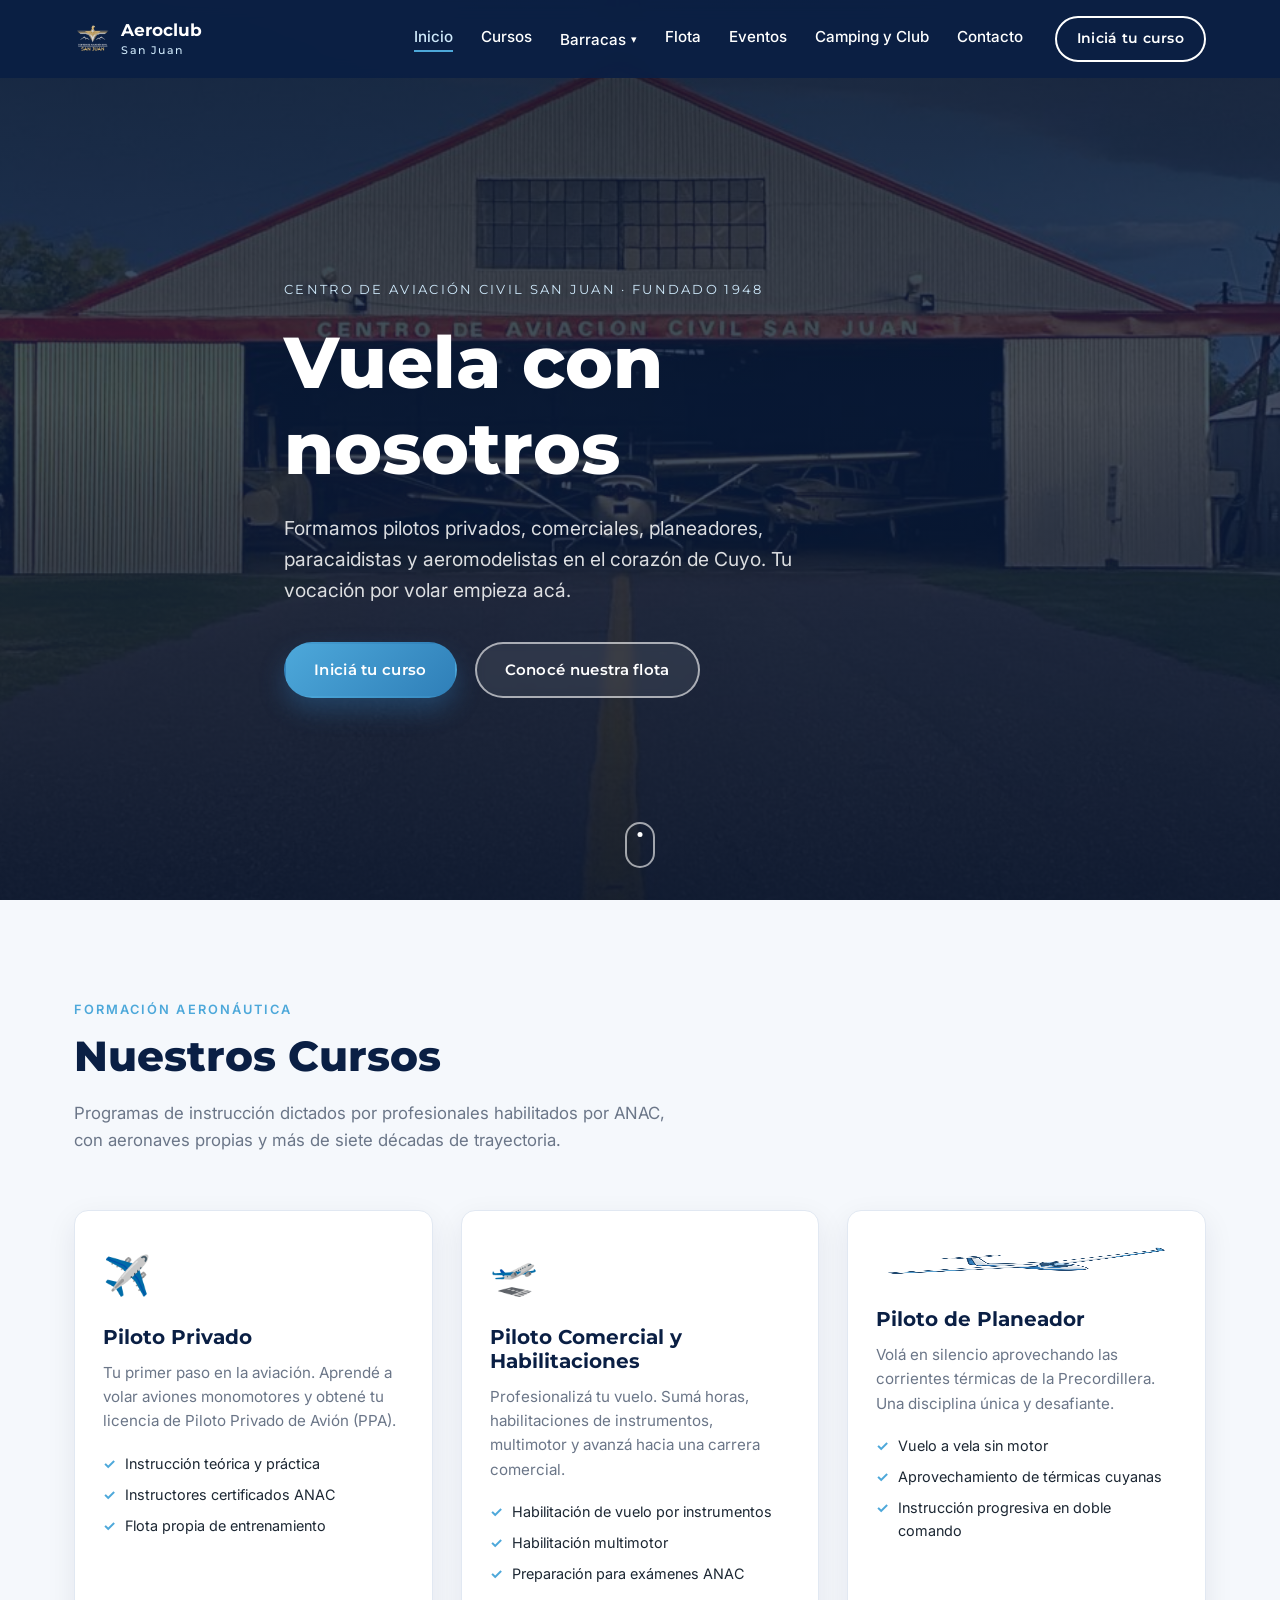
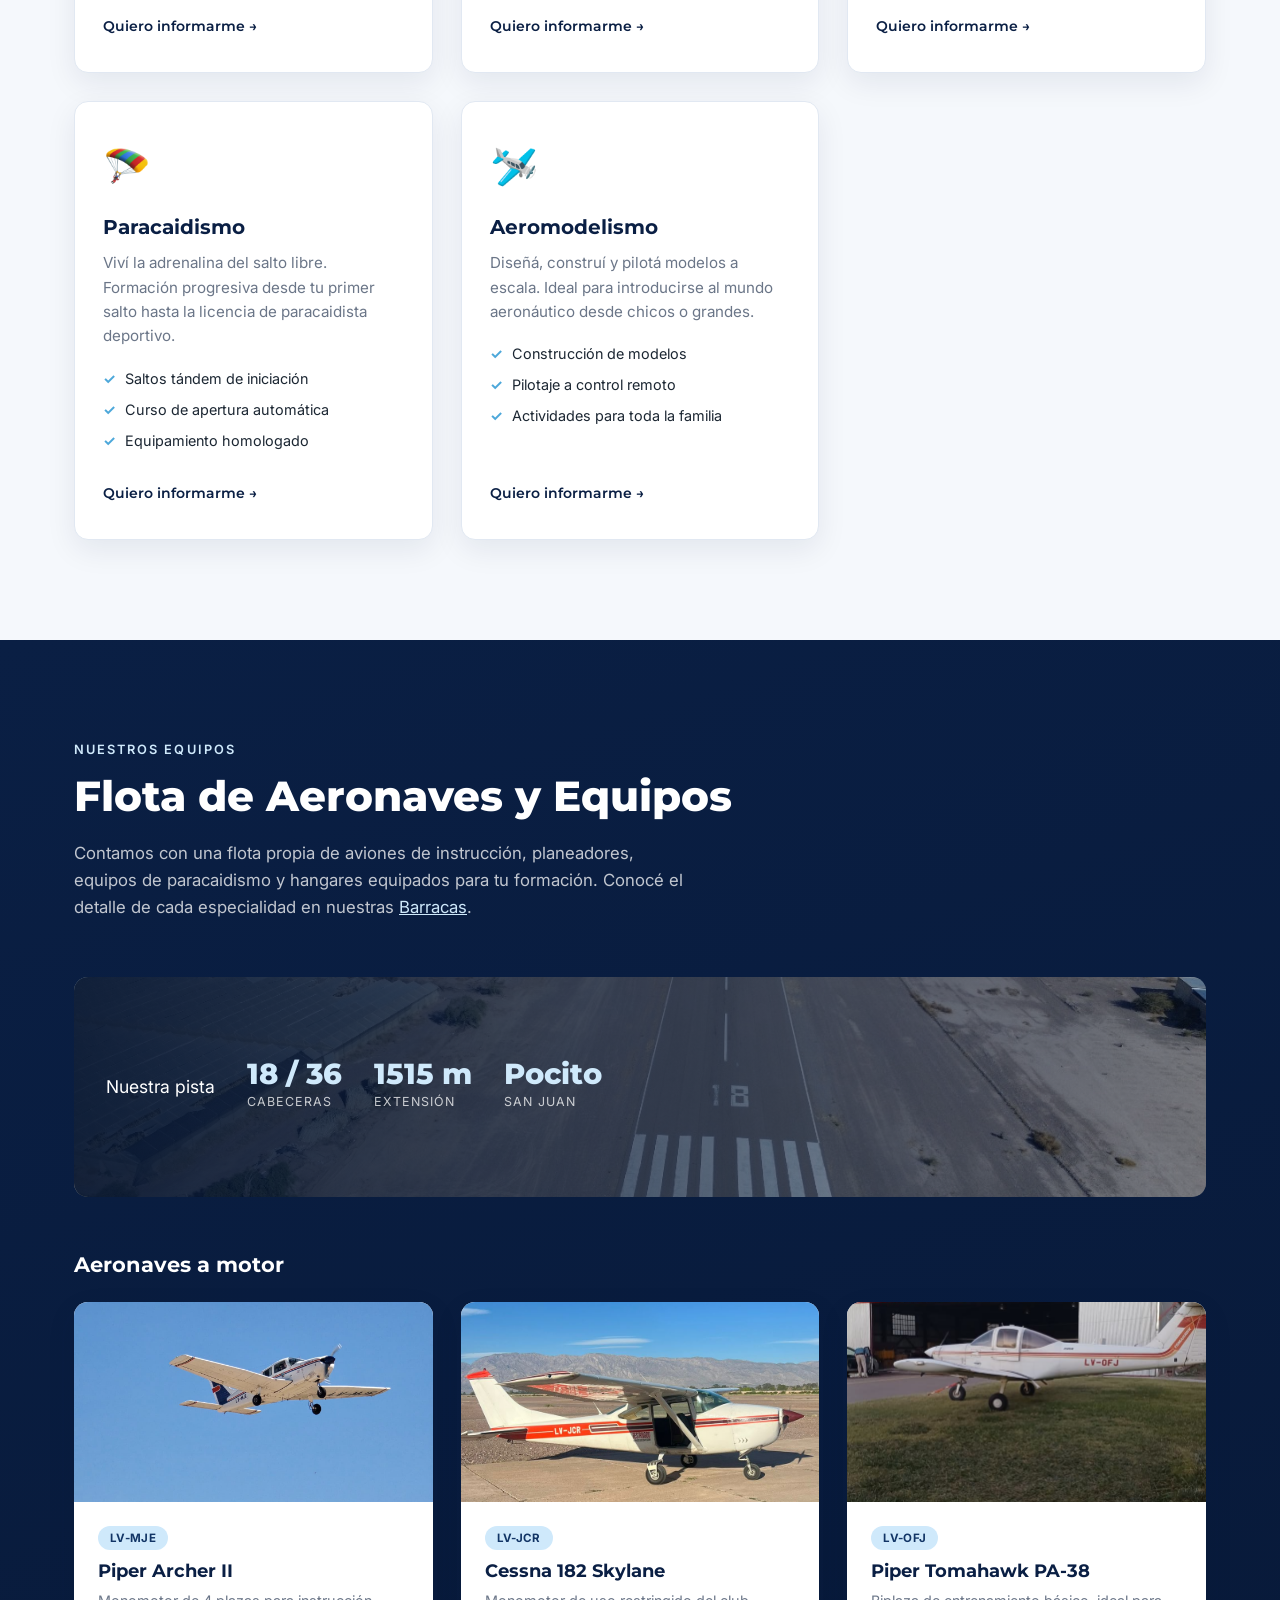
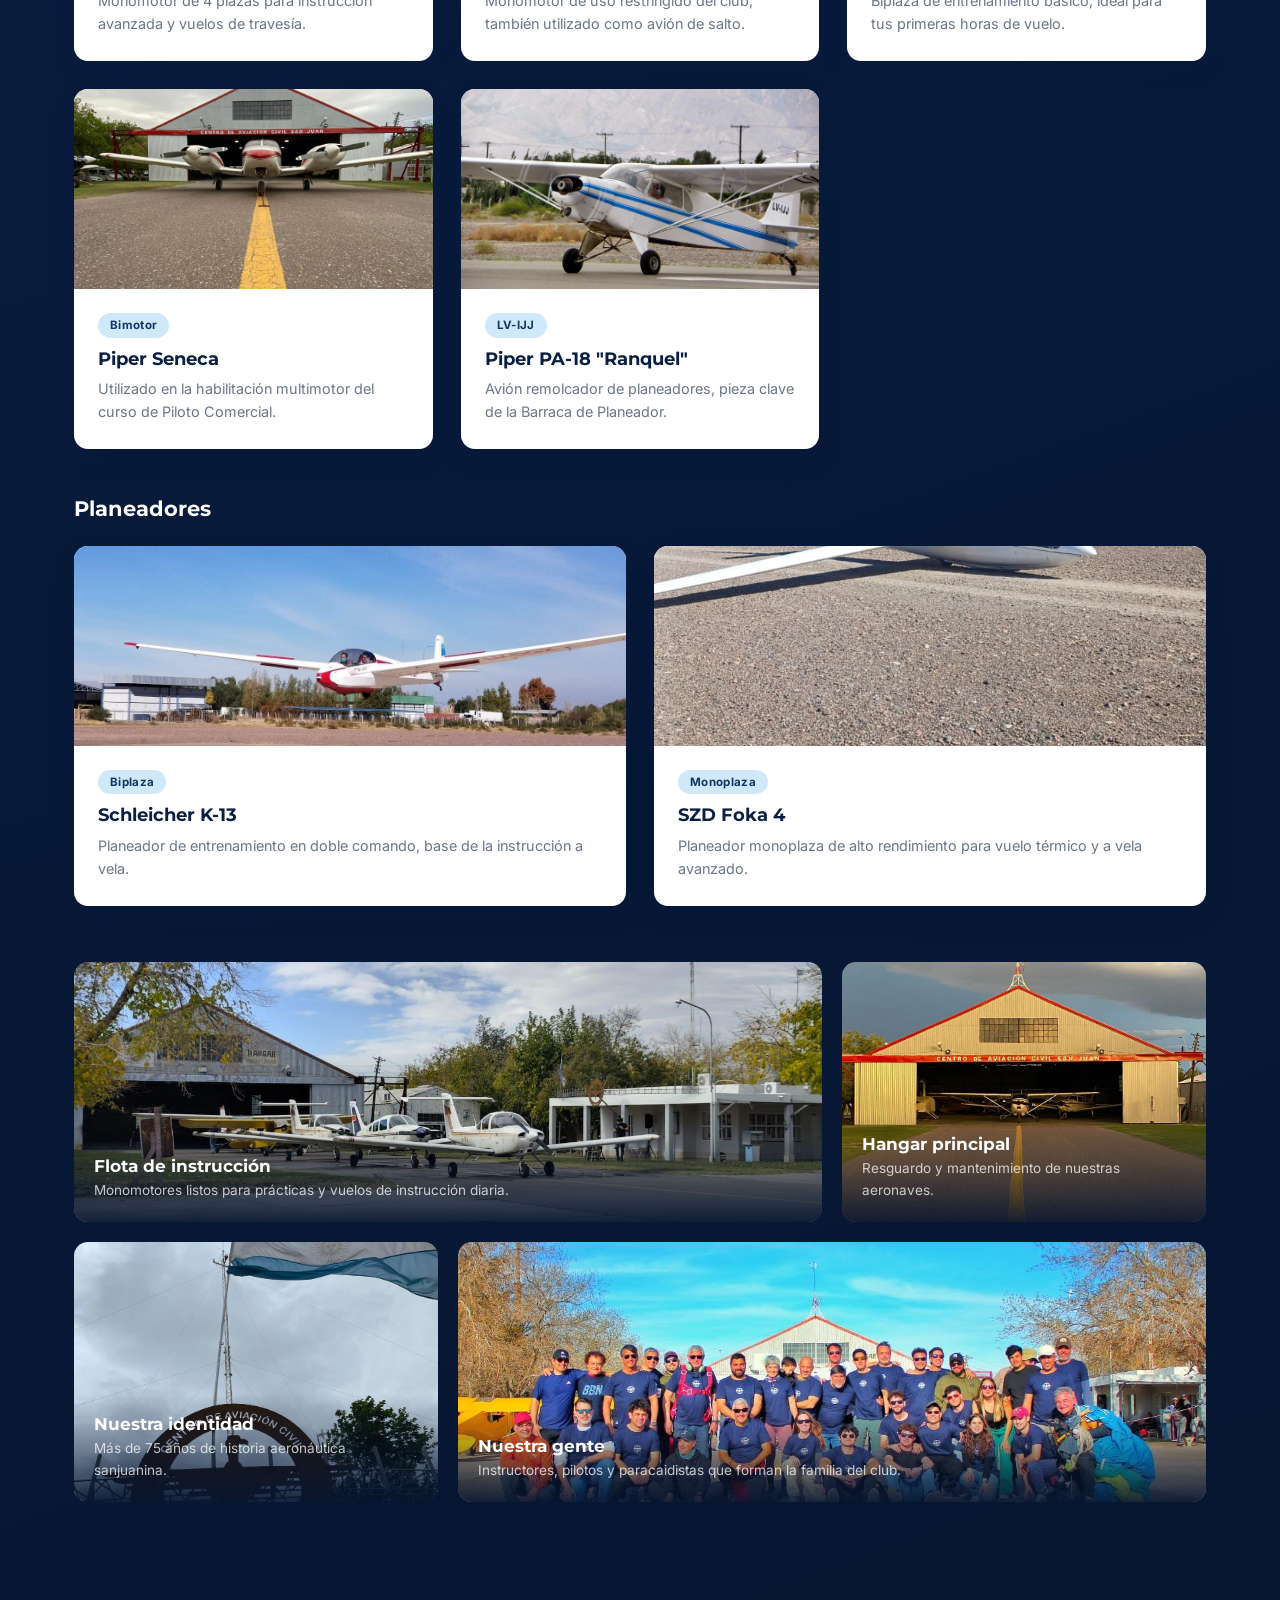
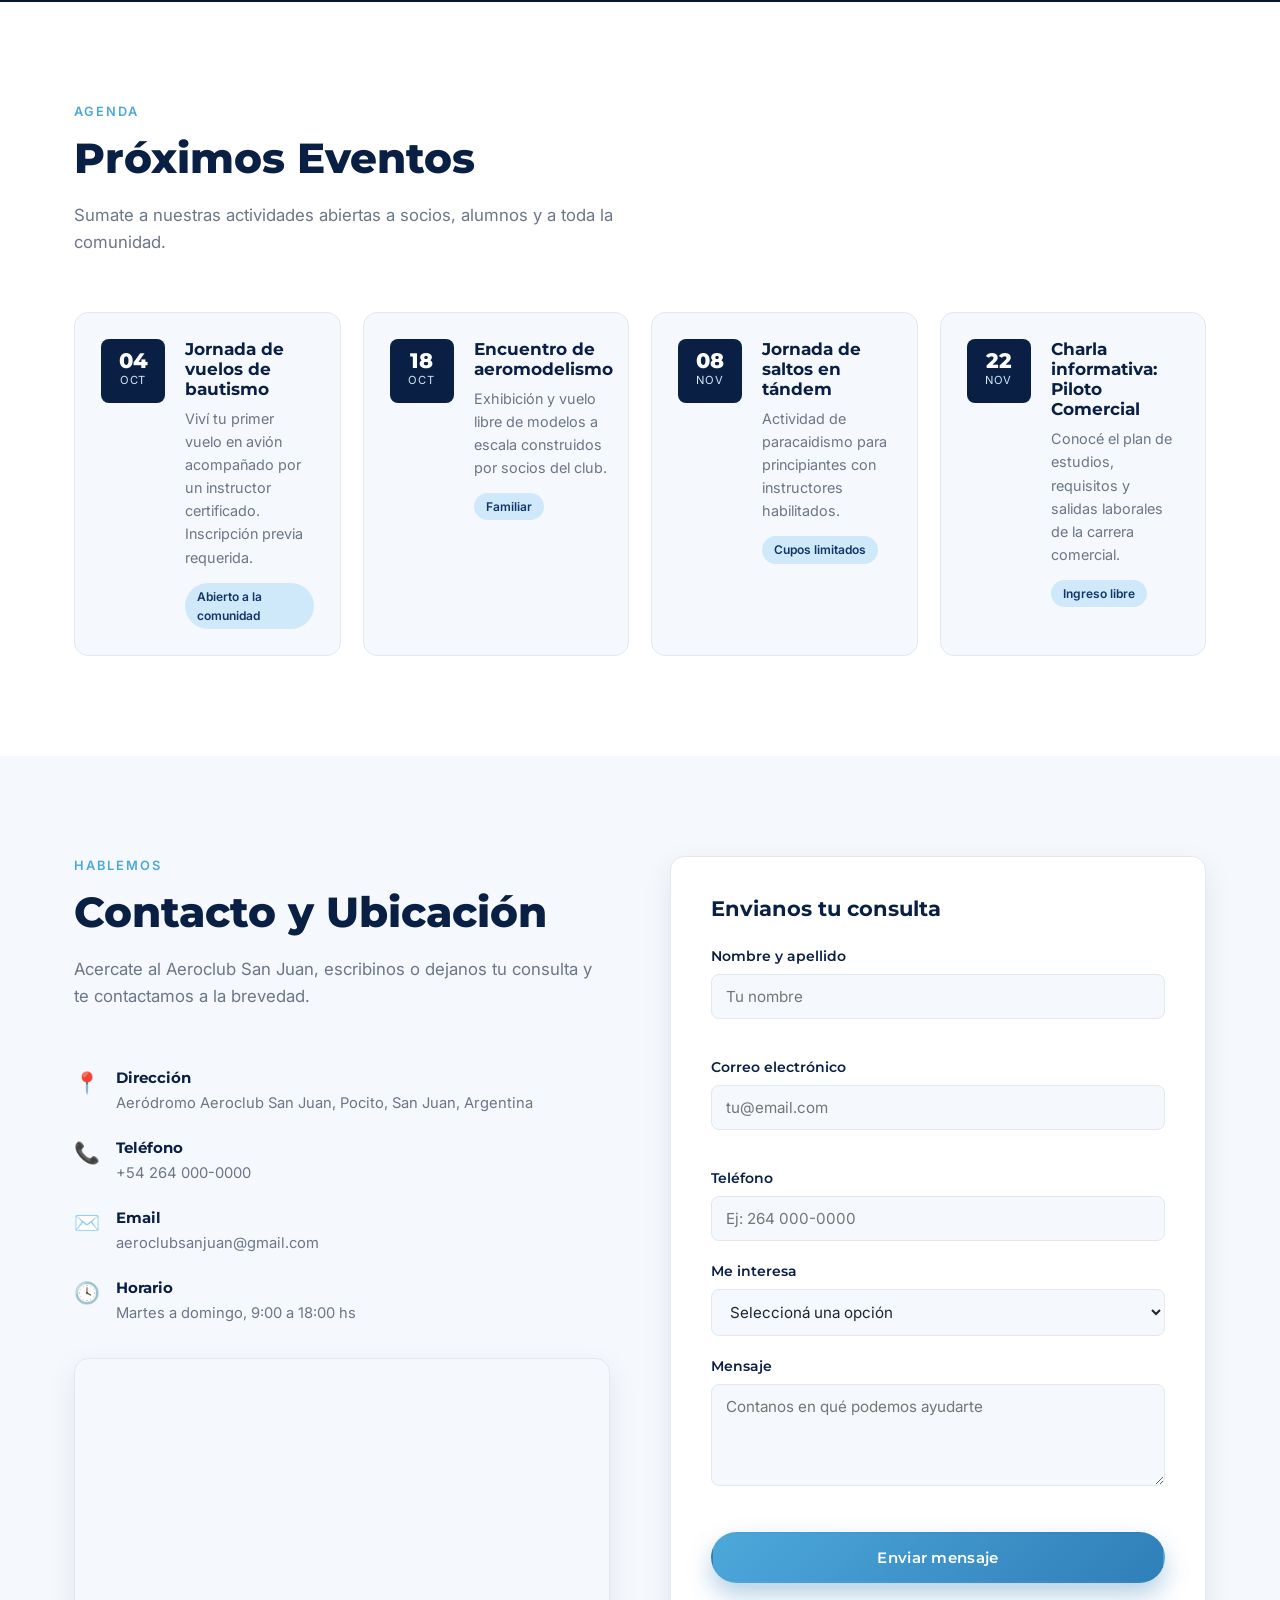
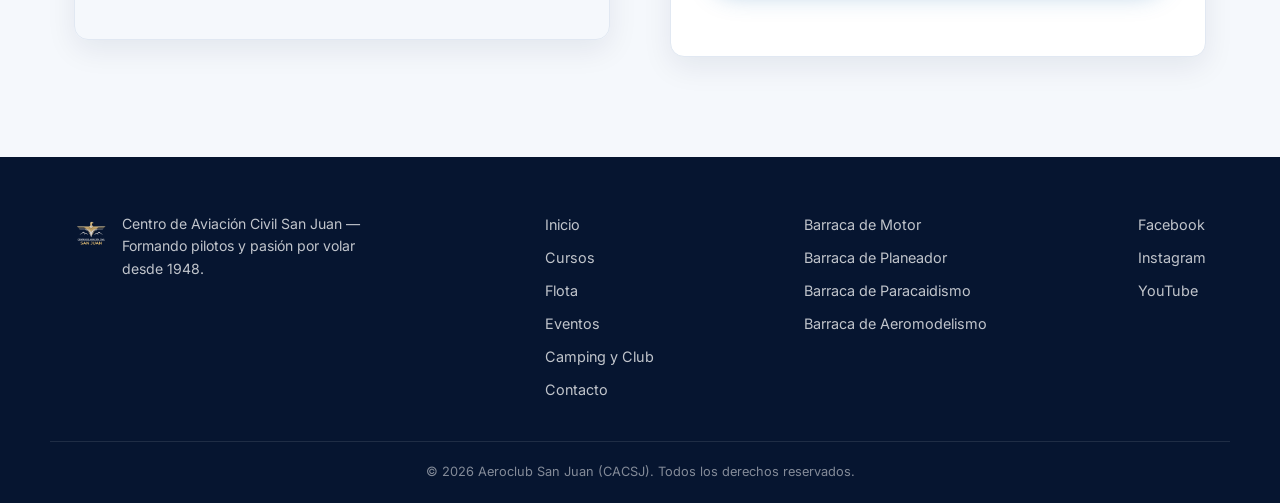
==== index.html @ 9f35ff47 "Agregar barracas por especialidad, Camping y Club, y ampliar flota - Nuevo menú desplegable "Barraca" ====
<!DOCTYPE html>
<html lang="es">
<head>
  <meta charset="UTF-8">
  <meta name="viewport" content="width=device-width, initial-scale=1.0">
  <title>Aeroclub San Juan | Centro de Aviación Civil San Juan</title>
  <meta name="description" content="Centro de Aviación Civil San Juan (CACSJ). Cursos de piloto privado, comercial, planeador, paracaidismo y aeromodelismo. Vuela con nosotros.">
  <link rel="icon" type="image/png" href="images/logo.png">
  <link rel="preconnect" href="https://fonts.googleapis.com">
  <link rel="preconnect" href="https://fonts.gstatic.com" crossorigin>
  <link href="https://fonts.googleapis.com/css2?family=Montserrat:wght@400;500;600;700;800&family=Inter:wght@400;500;600&display=swap" rel="stylesheet">
  <link rel="stylesheet" href="styles.css">
</head>
<body>

  <!-- ===== NAVBAR ===== -->
  <header class="navbar" id="navbar">
    <div class="navbar__inner container">
      <a href="index.html#inicio" class="navbar__brand">
        <img src="images/logo.png" alt="Centro de Aviación Civil San Juan" class="navbar__logo">
        <span class="navbar__title">Aeroclub<br><small>San Juan</small></span>
      </a>

      <button class="navbar__toggle" id="navToggle" aria-label="Abrir menú" aria-expanded="false" aria-controls="navMenu">
        <span></span><span></span><span></span>
      </button>

      <nav class="navbar__menu" id="navMenu">
        <ul class="navbar__links">
          <li><a href="index.html#inicio" class="nav-link">Inicio</a></li>
          <li><a href="index.html#cursos" class="nav-link">Cursos</a></li>
          <li class="navbar__dropdown" id="barracasDropdown">
            <button type="button" class="nav-link nav-link--dropdown" aria-haspopup="true" aria-expanded="false">
              Barracas <span class="caret" aria-hidden="true">▾</span>
            </button>
            <ul class="dropdown-menu">
              <li><a href="barraca-motor.html" class="dropdown-link"><span aria-hidden="true">✈️</span> Barraca de Motor</a></li>
              <li><a href="barraca-planeador.html" class="dropdown-link"><span aria-hidden="true">🛩️</span> Barraca de Planeador</a></li>
              <li><a href="barraca-paracaidismo.html" class="dropdown-link"><span aria-hidden="true">🪂</span> Barraca de Paracaidismo</a></li>
              <li><a href="barraca-aeromodelismo.html" class="dropdown-link"><span aria-hidden="true">🎮</span> Barraca de Aeromodelismo</a></li>
            </ul>
          </li>
          <li><a href="index.html#flota" class="nav-link">Flota</a></li>
          <li><a href="index.html#eventos" class="nav-link">Eventos</a></li>
          <li><a href="camping-club.html" class="nav-link">Camping y Club</a></li>
          <li><a href="index.html#contacto" class="nav-link">Contacto</a></li>
        </ul>
        <a href="index.html#contacto" class="btn btn--small btn--outline navbar__cta">Iniciá tu curso</a>
      </nav>
    </div>
  </header>

  <main>
    <!-- ===== HERO ===== -->
    <section id="inicio" class="hero">
      <div class="hero__bg" style="background-image: url('images/hangar-sunset.jpeg');"></div>
      <div class="hero__overlay"></div>
      <div class="container hero__content">
        <p class="hero__eyebrow">Centro de Aviación Civil San Juan · Fundado 1948</p>
        <h1 class="hero__title">Vuela con nosotros</h1>
        <p class="hero__subtitle">Formamos pilotos privados, comerciales, planeadores, paracaidistas y aeromodelistas en el corazón de Cuyo. Tu vocación por volar empieza acá.</p>
        <div class="hero__actions">
          <a href="index.html#cursos" class="btn btn--primary">Iniciá tu curso</a>
          <a href="index.html#flota" class="btn btn--ghost">Conocé nuestra flota</a>
        </div>
      </div>
      <a href="index.html#cursos" class="hero__scroll" aria-label="Ir a la sección de cursos">
        <span></span>
      </a>
    </section>

    <!-- ===== CURSOS ===== -->
    <section id="cursos" class="section cursos">
      <div class="container">
        <p class="section__eyebrow">Formación aeronáutica</p>
        <h2 class="section__title">Nuestros Cursos</h2>
        <p class="section__lead">Programas de instrucción dictados por profesionales habilitados por ANAC, con aeronaves propias y más de siete décadas de trayectoria.</p>

        <div class="cards-grid">
          <article class="card">
            <div class="card__icon">✈️</div>
            <h3 class="card__title">Piloto Privado</h3>
            <p class="card__text">Tu primer paso en la aviación. Aprendé a volar aviones monomotores y obtené tu licencia de Piloto Privado de Avión (PPA).</p>
            <ul class="card__list">
              <li>Instrucción teórica y práctica</li>
              <li>Instructores certificados ANAC</li>
              <li>Flota propia de entrenamiento</li>
            </ul>
            <a href="index.html#contacto" class="card__link">Quiero informarme →</a>
          </article>

          <article class="card">
            <div class="card__icon">🛫</div>
            <h3 class="card__title">Piloto Comercial y Habilitaciones</h3>
            <p class="card__text">Profesionalizá tu vuelo. Sumá horas, habilitaciones de instrumentos, multimotor y avanzá hacia una carrera comercial.</p>
            <ul class="card__list">
              <li>Habilitación de vuelo por instrumentos</li>
              <li>Habilitación multimotor</li>
              <li>Preparación para exámenes ANAC</li>
            </ul>
            <a href="index.html#contacto" class="card__link">Quiero informarme →</a>
          </article>

          <article class="card">
            <img src="images/emogiPlaneador.png" alt="Icono de planeador" class="card__icon-img">
            <h3 class="card__title">Piloto de Planeador</h3>
            <p class="card__text">Volá en silencio aprovechando las corrientes térmicas de la Precordillera. Una disciplina única y desafiante.</p>
            <ul class="card__list">
              <li>Vuelo a vela sin motor</li>
              <li>Aprovechamiento de térmicas cuyanas</li>
              <li>Instrucción progresiva en doble comando</li>
            </ul>
            <a href="index.html#contacto" class="card__link">Quiero informarme →</a>
          </article>

          <article class="card">
            <div class="card__icon">🪂</div>
            <h3 class="card__title">Paracaidismo</h3>
            <p class="card__text">Viví la adrenalina del salto libre. Formación progresiva desde tu primer salto hasta la licencia de paracaidista deportivo.</p>
            <ul class="card__list">
              <li>Saltos tándem de iniciación</li>
              <li>Curso de apertura automática</li>
              <li>Equipamiento homologado</li>
            </ul>
            <a href="index.html#contacto" class="card__link">Quiero informarme →</a>
          </article>

          <article class="card">
            <div class="card__icon">🛩️</div>
            <h3 class="card__title">Aeromodelismo</h3>
            <p class="card__text">Diseñá, construí y pilotá modelos a escala. Ideal para introducirse al mundo aeronáutico desde chicos o grandes.</p>
            <ul class="card__list">
              <li>Construcción de modelos</li>
              <li>Pilotaje a control remoto</li>
              <li>Actividades para toda la familia</li>
            </ul>
            <a href="index.html#contacto" class="card__link">Quiero informarme →</a>
          </article>
        </div>
      </div>
    </section>

    <!-- ===== FLOTA ===== -->
    <section id="flota" class="section flota">
      <div class="container">
        <p class="section__eyebrow section__eyebrow--light">Nuestros equipos</p>
        <h2 class="section__title section__title--light">Flota de Aeronaves y Equipos</h2>
        <p class="section__lead section__lead--light">Contamos con una flota propia de aviones de instrucción, planeadores, equipos de paracaidismo y hangares equipados para tu formación. Conocé el detalle de cada especialidad en nuestras <a href="barraca-motor.html" style="color:var(--color-sky-light); text-decoration:underline;">Barracas</a>.</p>

        <div class="runway-banner">
          <div class="runway-banner__bg" style="background-image: url('images/pista.jpeg');"></div>
          <div class="runway-banner__overlay"></div>
          <div class="runway-banner__content">
            <p class="runway-banner__title">Nuestra pista</p>
            <div class="runway-banner__stats">
              <div class="runway-stat">
                <span class="runway-stat__value">18 / 36</span>
                <span class="runway-stat__label">Cabeceras</span>
              </div>
              <div class="runway-stat">
                <span class="runway-stat__value">1515 m</span>
                <span class="runway-stat__label">Extensión</span>
              </div>
              <div class="runway-stat">
                <span class="runway-stat__value">Pocito</span>
                <span class="runway-stat__label">San Juan</span>
              </div>
            </div>
          </div>
        </div>

        <h3 class="fleet-heading">Aeronaves a motor</h3>
        <div class="fleet-grid">
          <article class="fleet-card">
            <div class="fleet-card__img-wrap">
              <img src="images/archer.jpeg" alt="Piper Archer II LV-MJE en vuelo" loading="lazy">
            </div>
            <div class="fleet-card__body">
              <span class="fleet-card__tag">LV-MJE</span>
              <h4 class="fleet-card__title">Piper Archer II</h4>
              <p class="fleet-card__text">Monomotor de 4 plazas para instrucción avanzada y vuelos de travesía.</p>
            </div>
          </article>

          <article class="fleet-card">
            <div class="fleet-card__img-wrap">
              <img src="images/c182.jpeg" alt="Cessna 182 LV-JCR en plataforma" loading="lazy">
            </div>
            <div class="fleet-card__body">
              <span class="fleet-card__tag">LV-JCR</span>
              <h4 class="fleet-card__title">Cessna 182 Skylane</h4>
              <p class="fleet-card__text">Monomotor de uso restringido del club, también utilizado como avión de salto.</p>
            </div>
          </article>

          <article class="fleet-card">
            <div class="fleet-card__img-wrap">
              <img src="images/pa38-tomahawk.jpeg" alt="Piper Tomahawk PA-38 LV-OFJ frente al hangar" loading="lazy">
            </div>
            <div class="fleet-card__body">
              <span class="fleet-card__tag">LV-OFJ</span>
              <h4 class="fleet-card__title">Piper Tomahawk PA-38</h4>
              <p class="fleet-card__text">Biplaza de entrenamiento básico, ideal para tus primeras horas de vuelo.</p>
            </div>
          </article>

          <article class="fleet-card">
            <div class="fleet-card__img-wrap">
              <img src="images/seneca.jpeg" alt="Piper Seneca bimotor frente al hangar" loading="lazy">
            </div>
            <div class="fleet-card__body">
              <span class="fleet-card__tag">Bimotor</span>
              <h4 class="fleet-card__title">Piper Seneca</h4>
              <p class="fleet-card__text">Utilizado en la habilitación multimotor del curso de Piloto Comercial.</p>
            </div>
          </article>

          <article class="fleet-card">
            <div class="fleet-card__img-wrap">
              <img src="images/ranquel.jpeg" alt="Piper PA-18 Ranquel LV-IJJ, avión remolcador" loading="lazy">
            </div>
            <div class="fleet-card__body">
              <span class="fleet-card__tag">LV-IJJ</span>
              <h4 class="fleet-card__title">Piper PA-18 "Ranquel"</h4>
              <p class="fleet-card__text">Avión remolcador de planeadores, pieza clave de la Barraca de Planeador.</p>
            </div>
          </article>
        </div>

        <h3 class="fleet-heading" style="margin-top:48px;">Planeadores</h3>
        <div class="fleet-grid">
          <article class="fleet-card">
            <div class="fleet-card__img-wrap">
              <img src="images/k13.jpeg" alt="Planeador Schleicher K-13 aterrizando" loading="lazy">
            </div>
            <div class="fleet-card__body">
              <span class="fleet-card__tag">Biplaza</span>
              <h4 class="fleet-card__title">Schleicher K-13</h4>
              <p class="fleet-card__text">Planeador de entrenamiento en doble comando, base de la instrucción a vela.</p>
            </div>
          </article>

          <article class="fleet-card">
            <div class="fleet-card__img-wrap">
              <img src="images/szd-foka4.jpeg" alt="Planeador SZD Foka 4 en pista" loading="lazy">
            </div>
            <div class="fleet-card__body">
              <span class="fleet-card__tag">Monoplaza</span>
              <h4 class="fleet-card__title">SZD Foka 4</h4>
              <p class="fleet-card__text">Planeador monoplaza de alto rendimiento para vuelo térmico y a vela avanzado.</p>
            </div>
          </article>
        </div>

        <div class="gallery" style="margin-top:56px;">
          <figure class="gallery__item gallery__item--wide">
            <img src="images/aviones.jpeg" alt="Aviones de instrucción del Aeroclub San Juan en la plataforma" loading="lazy">
            <figcaption>
              <h3>Flota de instrucción</h3>
              <p>Monomotores listos para prácticas y vuelos de instrucción diaria.</p>
            </figcaption>
          </figure>

          <figure class="gallery__item">
            <img src="images/hangar-sunset.jpeg" alt="Hangar del Centro de Aviación Civil San Juan" loading="lazy">
            <figcaption>
              <h3>Hangar principal</h3>
              <p>Resguardo y mantenimiento de nuestras aeronaves.</p>
            </figcaption>
          </figure>

          <figure class="gallery__item">
            <img src="images/cacsj.jpeg" alt="Insignia del Centro de Aviación Civil San Juan" loading="lazy">
            <figcaption>
              <h3>Nuestra identidad</h3>
              <p>Más de 75 años de historia aeronáutica sanjuanina.</p>
            </figcaption>
          </figure>

          <figure class="gallery__item gallery__item--wide">
            <img src="images/people.jpeg" alt="Equipo y socios del Aeroclub San Juan" loading="lazy">
            <figcaption>
              <h3>Nuestra gente</h3>
              <p>Instructores, pilotos y paracaidistas que forman la familia del club.</p>
            </figcaption>
          </figure>
        </div>
      </div>
    </section>

    <!-- ===== EVENTOS ===== -->
    <section id="eventos" class="section eventos">
      <div class="container">
        <p class="section__eyebrow">Agenda</p>
        <h2 class="section__title">Próximos Eventos</h2>
        <p class="section__lead">Sumate a nuestras actividades abiertas a socios, alumnos y a toda la comunidad.</p>

        <div class="events-grid">
          <article class="event-card">
            <div class="event-card__date">
              <span class="event-card__day">04</span>
              <span class="event-card__month">Oct</span>
            </div>
            <div class="event-card__body">
              <h3>Jornada de vuelos de bautismo</h3>
              <p>Viví tu primer vuelo en avión acompañado por un instructor certificado. Inscripción previa requerida.</p>
              <span class="event-card__tag">Abierto a la comunidad</span>
            </div>
          </article>

          <article class="event-card">
            <div class="event-card__date">
              <span class="event-card__day">18</span>
              <span class="event-card__month">Oct</span>
            </div>
            <div class="event-card__body">
              <h3>Encuentro de aeromodelismo</h3>
              <p>Exhibición y vuelo libre de modelos a escala construidos por socios del club.</p>
              <span class="event-card__tag">Familiar</span>
            </div>
          </article>

          <article class="event-card">
            <div class="event-card__date">
              <span class="event-card__day">08</span>
              <span class="event-card__month">Nov</span>
            </div>
            <div class="event-card__body">
              <h3>Jornada de saltos en tándem</h3>
              <p>Actividad de paracaidismo para principiantes con instructores habilitados.</p>
              <span class="event-card__tag">Cupos limitados</span>
            </div>
          </article>

          <article class="event-card">
            <div class="event-card__date">
              <span class="event-card__day">22</span>
              <span class="event-card__month">Nov</span>
            </div>
            <div class="event-card__body">
              <h3>Charla informativa: Piloto Comercial</h3>
              <p>Conocé el plan de estudios, requisitos y salidas laborales de la carrera comercial.</p>
              <span class="event-card__tag">Ingreso libre</span>
            </div>
          </article>
        </div>
      </div>
    </section>

    <!-- ===== CONTACTO ===== -->
    <section id="contacto" class="section contacto">
      <div class="container contacto__grid">
        <div class="contacto__info">
          <p class="section__eyebrow">Hablemos</p>
          <h2 class="section__title">Contacto y Ubicación</h2>
          <p class="section__lead">Acercate al Aeroclub San Juan, escribinos o dejanos tu consulta y te contactamos a la brevedad.</p>

          <ul class="contact-list">
            <li>
              <span class="contact-list__icon">📍</span>
              <div>
                <strong>Dirección</strong>
                <p>Aeródromo Aeroclub San Juan, Pocito, San Juan, Argentina</p>
              </div>
            </li>
            <li>
              <span class="contact-list__icon">📞</span>
              <div>
                <strong>Teléfono</strong>
                <p>+54 264 000-0000</p>
              </div>
            </li>
            <li>
              <span class="contact-list__icon">✉️</span>
              <div>
                <strong>Email</strong>
                <p><a href="mailto:aeroclubsanjuan@gmail.com">aeroclubsanjuan@gmail.com</a></p>
              </div>
            </li>
            <li>
              <span class="contact-list__icon">🕓</span>
              <div>
                <strong>Horario</strong>
                <p>Martes a domingo, 9:00 a 18:00 hs</p>
              </div>
            </li>
          </ul>

          <div class="map-embed">
            <iframe
              title="Ubicación Aeroclub San Juan"
              src="https://maps.google.com/maps?q=Aeroclub%20San%20Juan%20Pocito&t=&z=14&ie=UTF8&iwloc=&output=embed"
              loading="lazy"
              referrerpolicy="no-referrer-when-downgrade">
            </iframe>
          </div>
        </div>

        <div class="contacto__form-wrap">
          <form id="contactForm" class="contact-form" novalidate>
            <h3>Envianos tu consulta</h3>

            <div class="form-group">
              <label for="name">Nombre y apellido</label>
              <input type="text" id="name" name="name" placeholder="Tu nombre" required>
              <span class="form-error" data-error-for="name"></span>
            </div>

            <div class="form-group">
              <label for="email">Correo electrónico</label>
              <input type="email" id="email" name="email" placeholder="tu@email.com" required>
              <span class="form-error" data-error-for="email"></span>
            </div>

            <div class="form-group">
              <label for="phone">Teléfono</label>
              <input type="tel" id="phone" name="phone" placeholder="Ej: 264 000-0000">
            </div>

            <div class="form-group">
              <label for="interest">Me interesa</label>
              <select id="interest" name="interest">
                <option value="">Seleccioná una opción</option>
                <option value="privado">Curso de Piloto Privado</option>
                <option value="comercial">Curso de Piloto Comercial y Habilitaciones</option>
                <option value="planeador">Curso de Piloto de Planeador</option>
                <option value="paracaidismo">Curso de Paracaidista</option>
                <option value="aeromodelismo">Curso de Aeromodelista</option>
                <option value="otro">Otra consulta</option>
              </select>
            </div>

            <div class="form-group">
              <label for="message">Mensaje</label>
              <textarea id="message" name="message" rows="4" placeholder="Contanos en qué podemos ayudarte" required></textarea>
              <span class="form-error" data-error-for="message"></span>
            </div>

            <button type="submit" class="btn btn--primary btn--full">Enviar mensaje</button>
            <p class="form-status" id="formStatus" role="status" aria-live="polite"></p>
          </form>
        </div>
      </div>
    </section>
  </main>

  <!-- ===== FOOTER ===== -->
  <footer class="footer">
    <div class="container footer__inner">
      <div class="footer__brand">
        <img src="images/logo.png" alt="Centro de Aviación Civil San Juan" class="footer__logo">
        <p>Centro de Aviación Civil San Juan — Formando pilotos y pasión por volar desde 1948.</p>
      </div>

      <nav class="footer__links">
        <a href="index.html#inicio">Inicio</a>
        <a href="index.html#cursos">Cursos</a>
        <a href="index.html#flota">Flota</a>
        <a href="index.html#eventos">Eventos</a>
        <a href="camping-club.html">Camping y Club</a>
        <a href="index.html#contacto">Contacto</a>
      </nav>

      <nav class="footer__links">
        <a href="barraca-motor.html">Barraca de Motor</a>
        <a href="barraca-planeador.html">Barraca de Planeador</a>
        <a href="barraca-paracaidismo.html">Barraca de Paracaidismo</a>
        <a href="barraca-aeromodelismo.html">Barraca de Aeromodelismo</a>
      </nav>

      <div class="footer__social">
        <a href="#" aria-label="Facebook">Facebook</a>
        <a href="#" aria-label="Instagram">Instagram</a>
        <a href="#" aria-label="YouTube">YouTube</a>
      </div>
    </div>
    <div class="footer__bottom">
      <p>&copy; <span id="year"></span> Aeroclub San Juan (CACSJ). Todos los derechos reservados.</p>
    </div>
  </footer>

  <button id="backToTop" class="back-to-top" aria-label="Volver arriba">↑</button>

  <script src="script.js"></script>
</body>
</html>
---- styles.css ----
/* =========================================================
   Aeroclub San Juan (CACSJ) — Estilos generales
   ========================================================= */

:root {
  --color-navy: #0a1f44;
  --color-navy-dark: #061530;
  --color-navy-light: #123566;
  --color-sky: #4da8da;
  --color-sky-light: #cfe9fb;
  --color-gold: #d4af6a;
  --color-white: #ffffff;
  --color-offwhite: #f5f8fc;
  --color-gray: #6b7688;
  --color-text: #1c2733;
  --color-border: #e1e8f2;

  --font-heading: 'Montserrat', sans-serif;
  --font-body: 'Inter', sans-serif;

  --container-width: 1180px;
  --radius: 14px;
  --radius-sm: 8px;
  --shadow-soft: 0 10px 30px rgba(10, 31, 68, 0.08);
  --shadow-strong: 0 20px 45px rgba(10, 31, 68, 0.25);
  --transition: 0.25s ease;
}

/* ===== Reset ===== */
* , *::before, *::after {
  box-sizing: border-box;
  margin: 0;
  padding: 0;
}

html {
  scroll-behavior: smooth;
}

body {
  font-family: var(--font-body);
  color: var(--color-text);
  background: var(--color-white);
  line-height: 1.6;
  -webkit-font-smoothing: antialiased;
}

img {
  max-width: 100%;
  display: block;
}

a {
  text-decoration: none;
  color: inherit;
}

ul {
  list-style: none;
}

h1, h2, h3, h4 {
  font-family: var(--font-heading);
  line-height: 1.2;
  color: var(--color-navy);
}

.container {
  width: 100%;
  max-width: var(--container-width);
  margin: 0 auto;
  padding: 0 24px;
}

/* ===== Buttons ===== */
.btn {
  display: inline-flex;
  align-items: center;
  justify-content: center;
  gap: 8px;
  padding: 14px 28px;
  border-radius: 999px;
  font-family: var(--font-heading);
  font-weight: 600;
  font-size: 0.95rem;
  letter-spacing: 0.02em;
  border: 2px solid transparent;
  cursor: pointer;
  transition: transform var(--transition), box-shadow var(--transition), background var(--transition), color var(--transition);
  white-space: nowrap;
}

.btn--primary {
  background: linear-gradient(135deg, var(--color-sky), #2f7fb8);
  color: var(--color-white);
  box-shadow: 0 12px 24px rgba(45, 120, 180, 0.35);
}

.btn--primary:hover {
  transform: translateY(-2px);
  box-shadow: 0 16px 30px rgba(45, 120, 180, 0.45);
}

.btn--ghost {
  background: rgba(255, 255, 255, 0.08);
  color: var(--color-white);
  border-color: rgba(255, 255, 255, 0.6);
  backdrop-filter: blur(4px);
}

.btn--ghost:hover {
  background: rgba(255, 255, 255, 0.18);
  transform: translateY(-2px);
}

.btn--outline {
  background: transparent;
  color: var(--color-navy);
  border-color: var(--color-navy);
}

.btn--outline:hover {
  background: var(--color-navy);
  color: var(--color-white);
}

.btn--small {
  padding: 10px 20px;
  font-size: 0.85rem;
}

.btn--full {
  width: 100%;
}

/* ===== Navbar ===== */
.navbar {
  position: fixed;
  top: 0;
  left: 0;
  right: 0;
  z-index: 1000;
  background: rgba(10, 31, 68, 0.92);
  backdrop-filter: blur(10px);
  transition: background var(--transition), box-shadow var(--transition);
}

.navbar.is-scrolled {
  box-shadow: 0 8px 24px rgba(0, 0, 0, 0.2);
}

.navbar__inner {
  display: flex;
  align-items: center;
  justify-content: space-between;
  height: 78px;
}

.navbar__brand {
  display: flex;
  align-items: center;
  gap: 10px;
}

.navbar__logo {
  height: 46px;
  width: auto;
}

.navbar__title {
  font-family: var(--font-heading);
  color: var(--color-white);
  font-weight: 700;
  font-size: 1.05rem;
  line-height: 1.1;
}

.navbar__title small {
  font-weight: 500;
  font-size: 0.7rem;
  letter-spacing: 0.12em;
  color: var(--color-sky-light);
}

.navbar__menu {
  display: flex;
  align-items: center;
  gap: 32px;
}

.navbar__links {
  display: flex;
  gap: 28px;
}

.nav-link {
  color: var(--color-white);
  font-weight: 500;
  font-size: 0.95rem;
  position: relative;
  padding: 6px 0;
  transition: color var(--transition);
}

.nav-link::after {
  content: '';
  position: absolute;
  left: 0;
  bottom: 0;
  width: 0;
  height: 2px;
  background: var(--color-sky);
  transition: width var(--transition);
}

.nav-link:hover,
.nav-link.is-active {
  color: var(--color-sky-light);
}

.nav-link:hover::after,
.nav-link.is-active::after {
  width: 100%;
}

.navbar__cta {
  border-color: var(--color-white);
  color: var(--color-white);
}

.navbar__cta:hover {
  background: var(--color-white);
  color: var(--color-navy);
}

.navbar__dropdown {
  position: relative;
}

.nav-link--dropdown {
  display: inline-flex;
  align-items: center;
  gap: 5px;
  background: transparent;
  border: none;
  font-family: var(--font-body);
  cursor: pointer;
}

.nav-link--dropdown .caret {
  font-size: 0.7rem;
  transition: transform var(--transition);
}

.navbar__dropdown.is-open .nav-link--dropdown .caret {
  transform: rotate(180deg);
}

.dropdown-menu {
  position: absolute;
  top: calc(100% + 14px);
  left: 0;
  min-width: 250px;
  background: var(--color-white);
  border-radius: var(--radius-sm);
  box-shadow: var(--shadow-strong);
  padding: 8px;
  opacity: 0;
  visibility: hidden;
  transform: translateY(8px);
  transition: opacity var(--transition), transform var(--transition), visibility var(--transition);
}

.navbar__dropdown.is-open .dropdown-menu {
  opacity: 1;
  visibility: visible;
  transform: translateY(0);
}

.dropdown-link {
  display: flex;
  align-items: center;
  gap: 10px;
  padding: 12px 14px;
  border-radius: var(--radius-sm);
  color: var(--color-navy);
  font-weight: 500;
  font-size: 0.92rem;
  transition: background var(--transition), color var(--transition);
}

.dropdown-link:hover {
  background: var(--color-offwhite);
  color: var(--color-sky);
}

.navbar__toggle {
  display: none;
  flex-direction: column;
  justify-content: center;
  gap: 5px;
  width: 40px;
  height: 40px;
  background: transparent;
  border: none;
  cursor: pointer;
}

.navbar__toggle span {
  display: block;
  width: 100%;
  height: 2px;
  background: var(--color-white);
  border-radius: 2px;
  transition: transform var(--transition), opacity var(--transition);
}

/* ===== Hero ===== */
.hero {
  position: relative;
  min-height: 100vh;
  display: flex;
  align-items: center;
  overflow: hidden;
  color: var(--color-white);
}

.hero__bg {
  position: absolute;
  inset: 0;
  background-size: cover;
  background-position: center;
  transform: scale(1.05);
}

.hero__overlay {
  position: absolute;
  inset: 0;
  background: linear-gradient(180deg, rgba(6, 21, 48, 0.85) 0%, rgba(10, 31, 68, 0.75) 45%, rgba(6, 21, 48, 0.92) 100%);
}

.hero__content {
  position: relative;
  z-index: 2;
  max-width: 760px;
  padding-top: 78px;
}

.hero__eyebrow {
  font-family: var(--font-heading);
  text-transform: uppercase;
  letter-spacing: 0.18em;
  font-size: 0.8rem;
  color: var(--color-sky-light);
  margin-bottom: 18px;
}

.hero__title {
  font-size: clamp(2.6rem, 6vw, 4.5rem);
  font-weight: 800;
  color: var(--color-white);
  margin-bottom: 22px;
}

.hero__subtitle {
  font-size: clamp(1rem, 2vw, 1.2rem);
  color: rgba(255, 255, 255, 0.85);
  max-width: 560px;
  margin-bottom: 36px;
}

.hero__actions {
  display: flex;
  gap: 18px;
  flex-wrap: wrap;
}

.hero__scroll {
  position: absolute;
  bottom: 32px;
  left: 50%;
  transform: translateX(-50%);
  z-index: 2;
  width: 30px;
  height: 46px;
  border: 2px solid rgba(255, 255, 255, 0.6);
  border-radius: 20px;
}

.hero__scroll span {
  position: absolute;
  top: 8px;
  left: 50%;
  width: 5px;
  height: 5px;
  background: var(--color-white);
  border-radius: 50%;
  transform: translateX(-50%);
  animation: scrollDown 1.8s infinite;
}

@keyframes scrollDown {
  0% { opacity: 1; top: 8px; }
  70% { opacity: 0; top: 26px; }
  100% { opacity: 0; top: 8px; }
}

/* ===== Page hero (sub-páginas) ===== */
.page-hero {
  position: relative;
  min-height: 46vh;
  display: flex;
  align-items: flex-end;
  overflow: hidden;
  color: var(--color-white);
  padding-top: 78px;
}

.page-hero__bg {
  position: absolute;
  inset: 0;
  background-size: cover;
  background-position: center;
}

.page-hero__overlay {
  position: absolute;
  inset: 0;
  background: linear-gradient(180deg, rgba(6, 21, 48, 0.75) 0%, rgba(6, 21, 48, 0.55) 40%, rgba(6, 21, 48, 0.96) 100%);
}

.page-hero__content {
  position: relative;
  z-index: 2;
  padding-bottom: 48px;
}

.breadcrumb {
  display: flex;
  align-items: center;
  gap: 8px;
  font-size: 0.85rem;
  color: var(--color-sky-light);
  margin-bottom: 14px;
}

.breadcrumb a {
  color: rgba(255, 255, 255, 0.75);
  transition: color var(--transition);
}

.breadcrumb a:hover {
  color: var(--color-white);
}

.page-hero__eyebrow {
  font-family: var(--font-heading);
  text-transform: uppercase;
  letter-spacing: 0.16em;
  font-size: 0.8rem;
  color: var(--color-sky-light);
  margin-bottom: 12px;
}

.page-hero__title {
  font-size: clamp(2.1rem, 4.5vw, 3.2rem);
  font-weight: 800;
  color: var(--color-white);
  margin-bottom: 16px;
}

.page-hero__subtitle {
  max-width: 640px;
  color: rgba(255, 255, 255, 0.85);
  font-size: 1.05rem;
}

/* ===== Runway banner ===== */
.runway-banner {
  position: relative;
  border-radius: var(--radius);
  overflow: hidden;
  min-height: 220px;
  display: flex;
  align-items: center;
  margin-bottom: 56px;
}

.runway-banner__bg {
  position: absolute;
  inset: 0;
  background-size: cover;
  background-position: center;
}

.runway-banner__overlay {
  position: absolute;
  inset: 0;
  background: linear-gradient(90deg, rgba(6, 21, 48, 0.92) 0%, rgba(6, 21, 48, 0.65) 55%, rgba(6, 21, 48, 0.3) 100%);
}

.runway-banner__content {
  position: relative;
  z-index: 2;
  padding: 32px;
  display: flex;
  flex-wrap: wrap;
  gap: 32px;
  align-items: center;
  width: 100%;
}

.runway-banner__title {
  color: var(--color-white);
  font-size: 1.1rem;
  max-width: 220px;
}

.runway-banner__stats {
  display: flex;
  gap: 32px;
  flex-wrap: wrap;
}

.runway-stat {
  color: var(--color-white);
}

.runway-stat__value {
  display: block;
  font-family: var(--font-heading);
  font-weight: 800;
  font-size: 1.8rem;
  line-height: 1;
  color: var(--color-sky-light);
}

.runway-stat__label {
  font-size: 0.78rem;
  text-transform: uppercase;
  letter-spacing: 0.08em;
  color: rgba(255, 255, 255, 0.75);
}

/* ===== Fleet cards (aeronaves específicas) ===== */
.fleet-heading {
  color: var(--color-white);
  font-size: 1.3rem;
  margin: 8px 0 24px;
}

.fleet-grid {
  display: grid;
  grid-template-columns: repeat(auto-fit, minmax(280px, 1fr));
  gap: 28px;
  margin-bottom: 20px;
}

.fleet-card {
  background: var(--color-white);
  border-radius: var(--radius);
  overflow: hidden;
  box-shadow: var(--shadow-soft);
  transition: transform var(--transition), box-shadow var(--transition);
}

.fleet-card:hover {
  transform: translateY(-6px);
  box-shadow: var(--shadow-strong);
}

.fleet-card__img-wrap {
  height: 200px;
  overflow: hidden;
}

.fleet-card__img-wrap img {
  width: 100%;
  height: 100%;
  object-fit: cover;
  transition: transform 0.5s ease;
}

.fleet-card:hover .fleet-card__img-wrap img {
  transform: scale(1.08);
}

.fleet-card__body {
  padding: 22px 24px 26px;
}

.fleet-card__tag {
  display: inline-block;
  padding: 3px 12px;
  border-radius: 999px;
  background: var(--color-sky-light);
  color: var(--color-navy-light);
  font-size: 0.72rem;
  font-weight: 700;
  letter-spacing: 0.03em;
  margin-bottom: 10px;
}

.fleet-card__title {
  font-size: 1.1rem;
  margin-bottom: 8px;
}

.fleet-card__text {
  color: var(--color-gray);
  font-size: 0.9rem;
}

/* ===== Detail sections (barracas) ===== */
.detail-section {
  padding: 80px 0;
}

.detail-section--alt {
  background: var(--color-offwhite);
}

.detail-grid {
  display: grid;
  grid-template-columns: 1fr 1fr;
  gap: 48px;
  align-items: center;
}

.detail-grid__img {
  border-radius: var(--radius);
  overflow: hidden;
  box-shadow: var(--shadow-soft);
}

.detail-grid__img img {
  width: 100%;
  height: 100%;
  object-fit: cover;
}

.detail-grid--reverse .detail-grid__img {
  order: 2;
}

.detail-list {
  margin-top: 18px;
  display: flex;
  flex-direction: column;
  gap: 10px;
}

.detail-list li {
  position: relative;
  padding-left: 24px;
  color: var(--color-text);
  font-size: 0.95rem;
}

.detail-list li::before {
  content: '✓';
  position: absolute;
  left: 0;
  color: var(--color-sky);
  font-weight: 700;
}

/* ===== Instructor note ===== */
.instructor-note {
  display: flex;
  gap: 20px;
  align-items: flex-start;
  background: var(--color-white);
  border: 1px solid var(--color-border);
  border-radius: var(--radius);
  padding: 28px 30px;
  box-shadow: var(--shadow-soft);
}

.instructor-note__icon {
  font-size: 2rem;
  flex-shrink: 0;
}

.instructor-note h3 {
  font-size: 1.1rem;
  margin-bottom: 8px;
}

.instructor-note p {
  color: var(--color-gray);
  font-size: 0.95rem;
}

/* ===== Amenity cards (Camping y Club) ===== */
.amenity-grid {
  display: grid;
  grid-template-columns: repeat(auto-fit, minmax(240px, 1fr));
  gap: 26px;
}

.amenity-card {
  background: var(--color-white);
  border: 1px solid var(--color-border);
  border-radius: var(--radius);
  padding: 30px 26px;
  box-shadow: var(--shadow-soft);
  transition: transform var(--transition), box-shadow var(--transition);
}

.amenity-card:hover {
  transform: translateY(-6px);
  box-shadow: var(--shadow-strong);
}

.amenity-card__icon {
  font-size: 2.2rem;
  margin-bottom: 16px;
}

.amenity-card__title {
  font-size: 1.1rem;
  margin-bottom: 10px;
}

.amenity-card__text {
  color: var(--color-gray);
  font-size: 0.92rem;
}

/* ===== Steps list (Hacerse socio) ===== */
.steps-list {
  display: grid;
  grid-template-columns: repeat(auto-fit, minmax(220px, 1fr));
  gap: 24px;
  margin-top: 40px;
}

.step-card {
  background: var(--color-white);
  border-radius: var(--radius);
  padding: 26px;
  border: 1px solid var(--color-border);
  box-shadow: var(--shadow-soft);
}

.step-card__num {
  display: inline-flex;
  align-items: center;
  justify-content: center;
  width: 36px;
  height: 36px;
  border-radius: 50%;
  background: var(--color-navy);
  color: var(--color-white);
  font-family: var(--font-heading);
  font-weight: 700;
  margin-bottom: 14px;
}

.step-card h3 {
  font-size: 1rem;
  margin-bottom: 8px;
}

.step-card p {
  color: var(--color-gray);
  font-size: 0.9rem;
}

/* ===== CTA band ===== */
.cta-band {
  background: linear-gradient(135deg, var(--color-navy), var(--color-navy-light));
  border-radius: var(--radius);
  padding: 48px 40px;
  text-align: center;
  color: var(--color-white);
}

.cta-band h2 {
  color: var(--color-white);
  font-size: clamp(1.5rem, 3vw, 2rem);
  margin-bottom: 14px;
}

.cta-band p {
  color: rgba(255, 255, 255, 0.8);
  max-width: 520px;
  margin: 0 auto 28px;
}

/* ===== Section shared ===== */
.section {
  padding: 100px 0;
}

.section__eyebrow {
  text-transform: uppercase;
  letter-spacing: 0.16em;
  font-size: 0.8rem;
  font-weight: 600;
  color: var(--color-sky);
  margin-bottom: 12px;
}

.section__eyebrow--light {
  color: var(--color-sky-light);
}

.section__title {
  font-size: clamp(1.9rem, 3.5vw, 2.6rem);
  font-weight: 800;
  margin-bottom: 18px;
}

.section__title--light {
  color: var(--color-white);
}

.section__lead {
  max-width: 620px;
  color: var(--color-gray);
  font-size: 1.05rem;
  margin-bottom: 56px;
}

.section__lead--light {
  color: rgba(255, 255, 255, 0.75);
}

/* ===== Cursos ===== */
.cursos {
  background: var(--color-offwhite);
}

.cards-grid {
  display: grid;
  grid-template-columns: repeat(auto-fit, minmax(280px, 1fr));
  gap: 28px;
}

.card {
  background: var(--color-white);
  border: 1px solid var(--color-border);
  border-radius: var(--radius);
  padding: 34px 28px;
  box-shadow: var(--shadow-soft);
  transition: transform var(--transition), box-shadow var(--transition);
  display: flex;
  flex-direction: column;
}

.card:hover {
  transform: translateY(-6px);
  box-shadow: var(--shadow-strong);
}

.card__icon {
  font-size: 2.4rem;
  margin-bottom: 18px;
}

.card__icon-img {
  height: 44px;
  width: auto;
  margin-bottom: 18px;
}

.card__title {
  font-size: 1.25rem;
  margin-bottom: 12px;
}

.card__text {
  color: var(--color-gray);
  font-size: 0.95rem;
  margin-bottom: 18px;
}

.card__list {
  margin-bottom: 22px;
  flex-grow: 1;
}

.card__list li {
  position: relative;
  padding-left: 22px;
  font-size: 0.9rem;
  color: var(--color-text);
  margin-bottom: 8px;
}

.card__list li::before {
  content: '✓';
  position: absolute;
  left: 0;
  color: var(--color-sky);
  font-weight: 700;
}

.card__link {
  font-family: var(--font-heading);
  font-weight: 600;
  color: var(--color-navy);
  font-size: 0.9rem;
  transition: color var(--transition), gap var(--transition);
}

.card__link:hover {
  color: var(--color-sky);
}

/* ===== Flota / Galería ===== */
.flota {
  background: linear-gradient(160deg, var(--color-navy) 0%, var(--color-navy-dark) 100%);
}

.gallery {
  display: grid;
  grid-template-columns: repeat(3, 1fr);
  grid-auto-rows: 260px;
  gap: 20px;
}

.gallery__item {
  position: relative;
  border-radius: var(--radius);
  overflow: hidden;
  grid-column: span 1;
}

.gallery__item--wide {
  grid-column: span 2;
}

.gallery__item img {
  width: 100%;
  height: 100%;
  object-fit: cover;
  transition: transform 0.5s ease;
}

.gallery__item:hover img {
  transform: scale(1.08);
}

.gallery__item figcaption {
  position: absolute;
  left: 0;
  right: 0;
  bottom: 0;
  padding: 20px;
  background: linear-gradient(0deg, rgba(6, 21, 48, 0.92) 0%, rgba(6, 21, 48, 0) 100%);
  color: var(--color-white);
}

.gallery__item figcaption h3 {
  color: var(--color-white);
  font-size: 1.05rem;
  margin-bottom: 4px;
}

.gallery__item figcaption p {
  font-size: 0.85rem;
  color: rgba(255, 255, 255, 0.75);
}

/* ===== Eventos ===== */
.eventos {
  background: var(--color-white);
}

.events-grid {
  display: grid;
  grid-template-columns: repeat(auto-fit, minmax(260px, 1fr));
  gap: 22px;
}

.event-card {
  display: flex;
  gap: 20px;
  padding: 26px;
  border-radius: var(--radius);
  border: 1px solid var(--color-border);
  background: var(--color-offwhite);
  transition: box-shadow var(--transition), transform var(--transition);
}

.event-card:hover {
  box-shadow: var(--shadow-soft);
  transform: translateY(-4px);
}

.event-card__date {
  flex-shrink: 0;
  width: 64px;
  height: 64px;
  border-radius: var(--radius-sm);
  background: var(--color-navy);
  color: var(--color-white);
  display: flex;
  flex-direction: column;
  align-items: center;
  justify-content: center;
}

.event-card__day {
  font-family: var(--font-heading);
  font-weight: 800;
  font-size: 1.3rem;
  line-height: 1;
}

.event-card__month {
  font-size: 0.7rem;
  text-transform: uppercase;
  letter-spacing: 0.08em;
  color: var(--color-sky-light);
}

.event-card__body h3 {
  font-size: 1.05rem;
  margin-bottom: 8px;
}

.event-card__body p {
  font-size: 0.9rem;
  color: var(--color-gray);
  margin-bottom: 14px;
}

.event-card__tag {
  display: inline-block;
  padding: 4px 12px;
  border-radius: 999px;
  background: var(--color-sky-light);
  color: var(--color-navy-light);
  font-size: 0.75rem;
  font-weight: 600;
}

/* ===== Contacto ===== */
.contacto {
  background: var(--color-offwhite);
}

.contacto__grid {
  display: grid;
  grid-template-columns: 1fr 1fr;
  gap: 60px;
  align-items: start;
}

.contact-list {
  margin: 32px 0;
  display: flex;
  flex-direction: column;
  gap: 20px;
}

.contact-list li {
  display: flex;
  gap: 16px;
  align-items: flex-start;
}

.contact-list__icon {
  font-size: 1.3rem;
  flex-shrink: 0;
}

.contact-list strong {
  display: block;
  font-family: var(--font-heading);
  color: var(--color-navy);
  margin-bottom: 2px;
  font-size: 0.95rem;
}

.contact-list p {
  color: var(--color-gray);
  font-size: 0.92rem;
}

.map-embed {
  border-radius: var(--radius);
  overflow: hidden;
  box-shadow: var(--shadow-soft);
  border: 1px solid var(--color-border);
}

.map-embed iframe {
  width: 100%;
  height: 280px;
  border: 0;
  display: block;
}

.contact-form {
  background: var(--color-white);
  padding: 40px;
  border-radius: var(--radius);
  box-shadow: var(--shadow-soft);
  border: 1px solid var(--color-border);
}

.contact-form h3 {
  margin-bottom: 24px;
  font-size: 1.3rem;
}

.form-group {
  margin-bottom: 20px;
}

.form-group label {
  display: block;
  font-size: 0.85rem;
  font-weight: 600;
  color: var(--color-navy);
  margin-bottom: 6px;
  font-family: var(--font-heading);
}

.form-group input,
.form-group select,
.form-group textarea {
  width: 100%;
  padding: 12px 14px;
  border: 1px solid var(--color-border);
  border-radius: var(--radius-sm);
  font-family: var(--font-body);
  font-size: 0.95rem;
  color: var(--color-text);
  background: var(--color-offwhite);
  transition: border-color var(--transition), box-shadow var(--transition);
}

.form-group input:focus,
.form-group select:focus,
.form-group textarea:focus {
  outline: none;
  border-color: var(--color-sky);
  box-shadow: 0 0 0 3px rgba(77, 168, 218, 0.2);
  background: var(--color-white);
}

.form-group textarea {
  resize: vertical;
}

.form-group.has-error input,
.form-group.has-error textarea {
  border-color: #d94f4f;
}

.form-error {
  display: block;
  color: #d94f4f;
  font-size: 0.78rem;
  margin-top: 6px;
  min-height: 1em;
}

.form-status {
  margin-top: 16px;
  font-size: 0.9rem;
  font-weight: 600;
  text-align: center;
  min-height: 1.2em;
}

.form-status.success {
  color: #1c8a4b;
}

.form-status.error {
  color: #d94f4f;
}

/* ===== Footer ===== */
.footer {
  background: var(--color-navy-dark);
  color: rgba(255, 255, 255, 0.75);
  padding-top: 56px;
}

.footer__inner {
  display: flex;
  flex-wrap: wrap;
  justify-content: space-between;
  gap: 32px;
  padding-bottom: 40px;
  border-bottom: 1px solid rgba(255, 255, 255, 0.1);
}

.footer__brand {
  max-width: 320px;
  display: flex;
  gap: 14px;
  align-items: flex-start;
}

.footer__logo {
  height: 42px;
  width: auto;
  flex-shrink: 0;
}

.footer__brand p {
  font-size: 0.88rem;
  line-height: 1.6;
}

.footer__links {
  display: flex;
  flex-direction: column;
  gap: 10px;
}

.footer__links a {
  font-size: 0.9rem;
  transition: color var(--transition);
}

.footer__links a:hover {
  color: var(--color-sky-light);
}

.footer__social {
  display: flex;
  flex-direction: column;
  gap: 10px;
}

.footer__social a {
  font-size: 0.9rem;
  transition: color var(--transition);
}

.footer__social a:hover {
  color: var(--color-sky-light);
}

.footer__bottom {
  text-align: center;
  padding: 20px 0;
  font-size: 0.8rem;
  color: rgba(255, 255, 255, 0.5);
}

/* ===== Back to top ===== */
.back-to-top {
  position: fixed;
  bottom: 28px;
  right: 28px;
  width: 46px;
  height: 46px;
  border-radius: 50%;
  background: var(--color-navy);
  color: var(--color-white);
  border: none;
  font-size: 1.2rem;
  cursor: pointer;
  box-shadow: var(--shadow-soft);
  opacity: 0;
  visibility: hidden;
  transform: translateY(10px);
  transition: opacity var(--transition), transform var(--transition), visibility var(--transition);
  z-index: 900;
}

.back-to-top.is-visible {
  opacity: 1;
  visibility: visible;
  transform: translateY(0);
}

.back-to-top:hover {
  background: var(--color-sky);
}

/* =========================================================
   Responsive
   ========================================================= */

@media (max-width: 960px) {
  .gallery {
    grid-template-columns: repeat(2, 1fr);
  }

  .gallery__item--wide {
    grid-column: span 2;
  }

  .contacto__grid {
    grid-template-columns: 1fr;
  }

  .detail-grid {
    grid-template-columns: 1fr;
  }

  .detail-grid--reverse .detail-grid__img {
    order: 0;
  }
}

@media (max-width: 860px) {
  .navbar__toggle {
    display: flex;
  }

  .navbar__menu {
    position: fixed;
    top: 78px;
    left: 0;
    right: 0;
    background: var(--color-navy-dark);
    flex-direction: column;
    align-items: stretch;
    gap: 0;
    padding: 12px 24px 28px;
    transform: translateY(-8px);
    opacity: 0;
    visibility: hidden;
    transition: opacity var(--transition), transform var(--transition), visibility var(--transition);
  }

  .navbar__menu.is-open {
    opacity: 1;
    visibility: visible;
    transform: translateY(0);
  }

  .navbar__links {
    flex-direction: column;
    gap: 0;
  }

  .navbar__links li {
    border-bottom: 1px solid rgba(255, 255, 255, 0.08);
  }

  .nav-link {
    display: block;
    padding: 16px 4px;
  }

  .navbar__cta {
    margin-top: 16px;
    align-self: flex-start;
  }

  .nav-link--dropdown {
    width: 100%;
    justify-content: space-between;
  }

  .dropdown-menu {
    position: static;
    box-shadow: none;
    background: rgba(255, 255, 255, 0.04);
    padding: 0;
    margin: 0 0 8px;
    max-height: 0;
    overflow: hidden;
    opacity: 1;
    visibility: visible;
    transform: none;
    transition: max-height var(--transition);
  }

  .navbar__dropdown.is-open .dropdown-menu {
    max-height: 320px;
  }

  .dropdown-link {
    color: rgba(255, 255, 255, 0.85);
    padding: 12px 4px 12px 16px;
  }

  .dropdown-link:hover {
    background: transparent;
    color: var(--color-sky-light);
  }

  .navbar__toggle.is-active span:nth-child(1) {
    transform: translateY(7px) rotate(45deg);
  }

  .navbar__toggle.is-active span:nth-child(2) {
    opacity: 0;
  }

  .navbar__toggle.is-active span:nth-child(3) {
    transform: translateY(-7px) rotate(-45deg);
  }
}

@media (max-width: 720px) {
  .section {
    padding: 70px 0;
  }

  .gallery {
    grid-template-columns: 1fr;
    grid-auto-rows: 240px;
  }

  .gallery__item--wide {
    grid-column: span 1;
  }

  .hero__actions {
    flex-direction: column;
    align-items: stretch;
  }

  .hero__actions .btn {
    width: 100%;
  }

  .footer__inner {
    flex-direction: column;
  }

  .page-hero {
    min-height: 38vh;
  }

  .runway-banner__content {
    padding: 26px 22px;
  }

  .detail-section {
    padding: 56px 0;
  }

  .instructor-note {
    flex-direction: column;
  }
}

@media (max-width: 480px) {
  .contact-form {
    padding: 28px 20px;
  }

  .navbar__title {
    font-size: 0.9rem;
  }
}
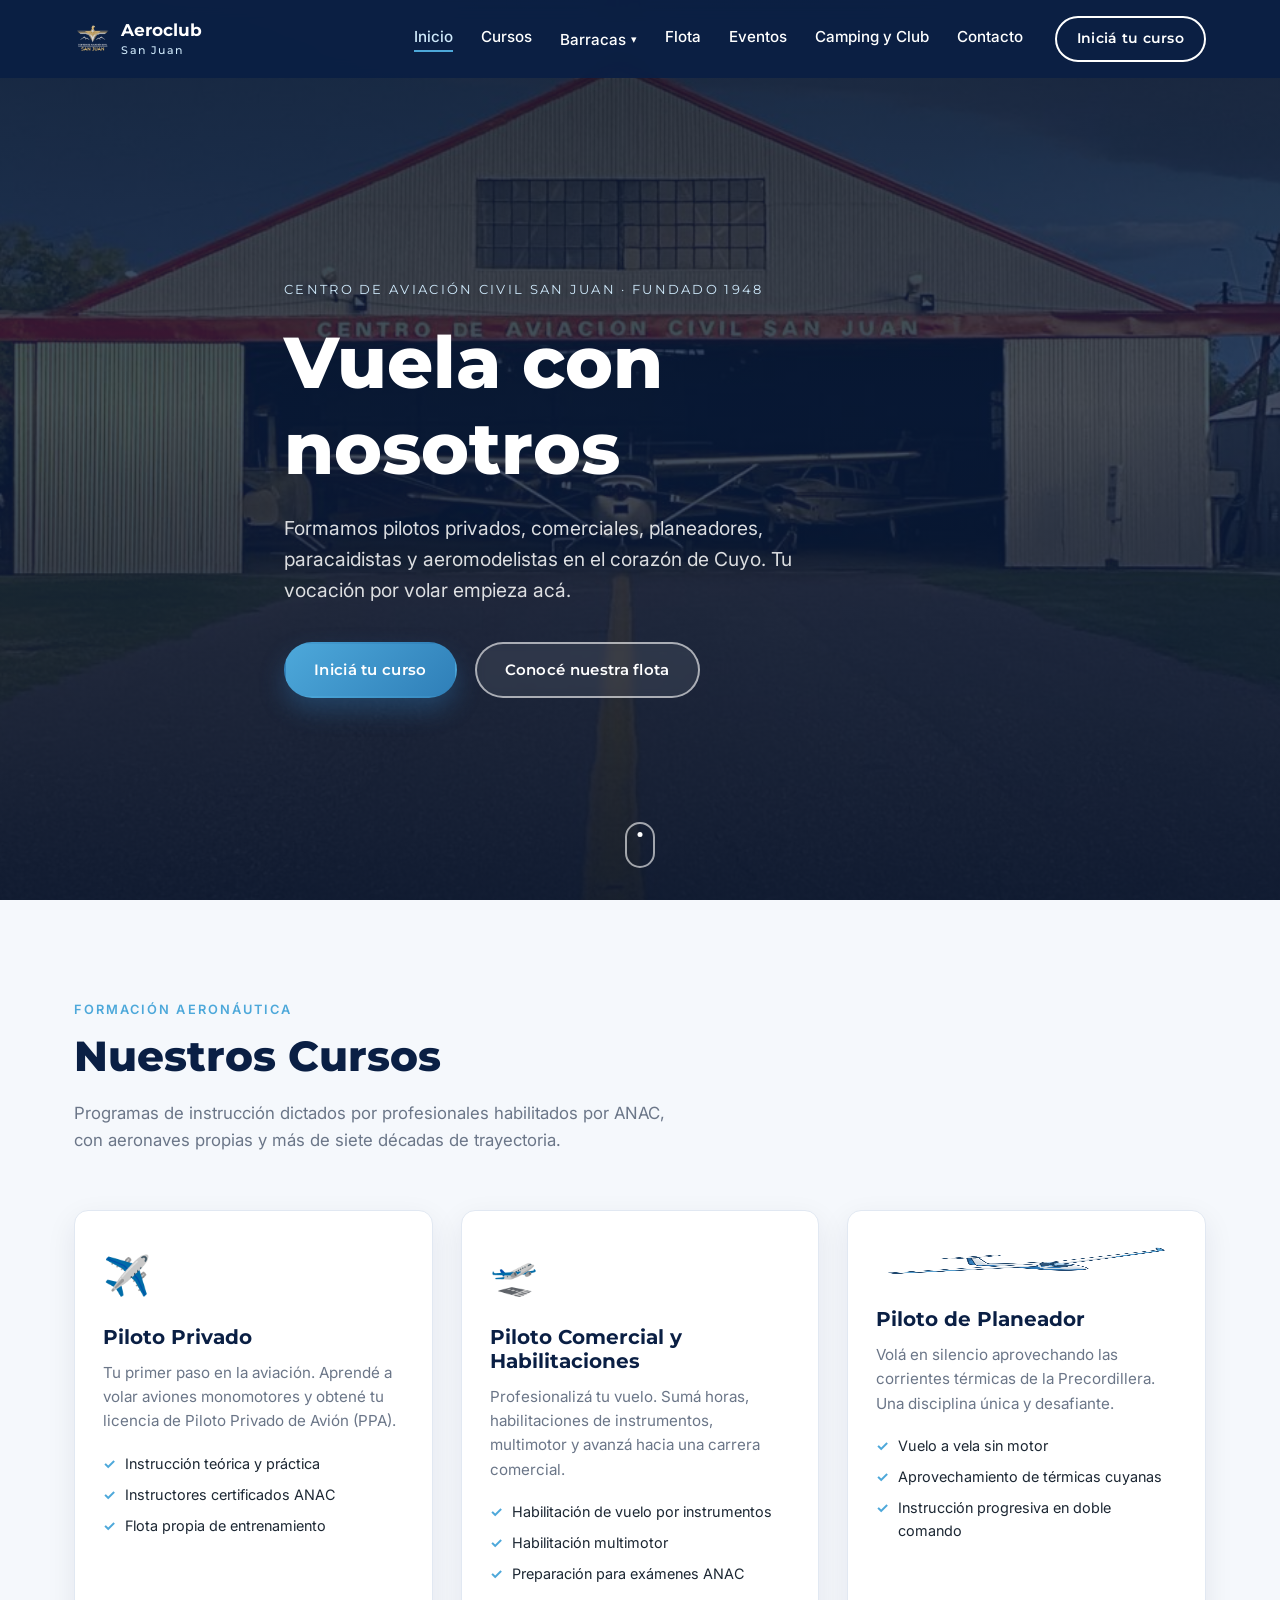
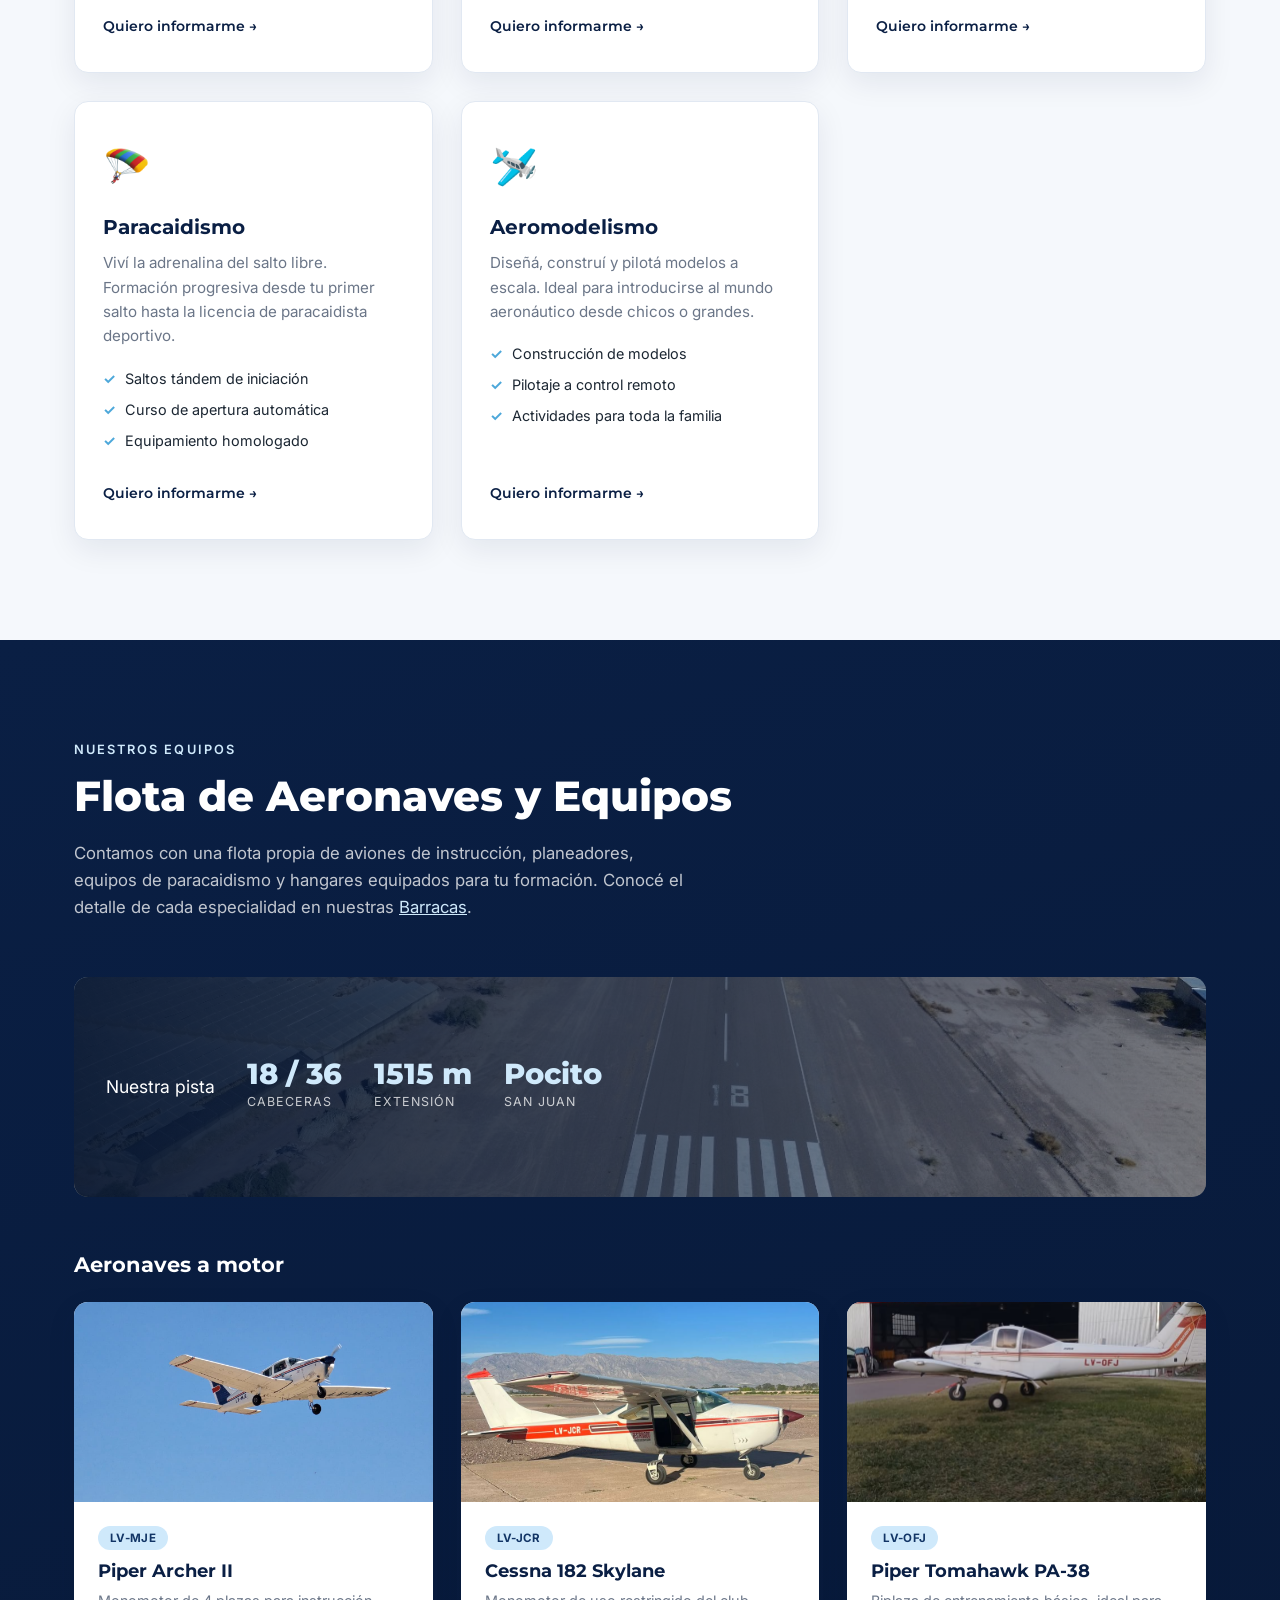
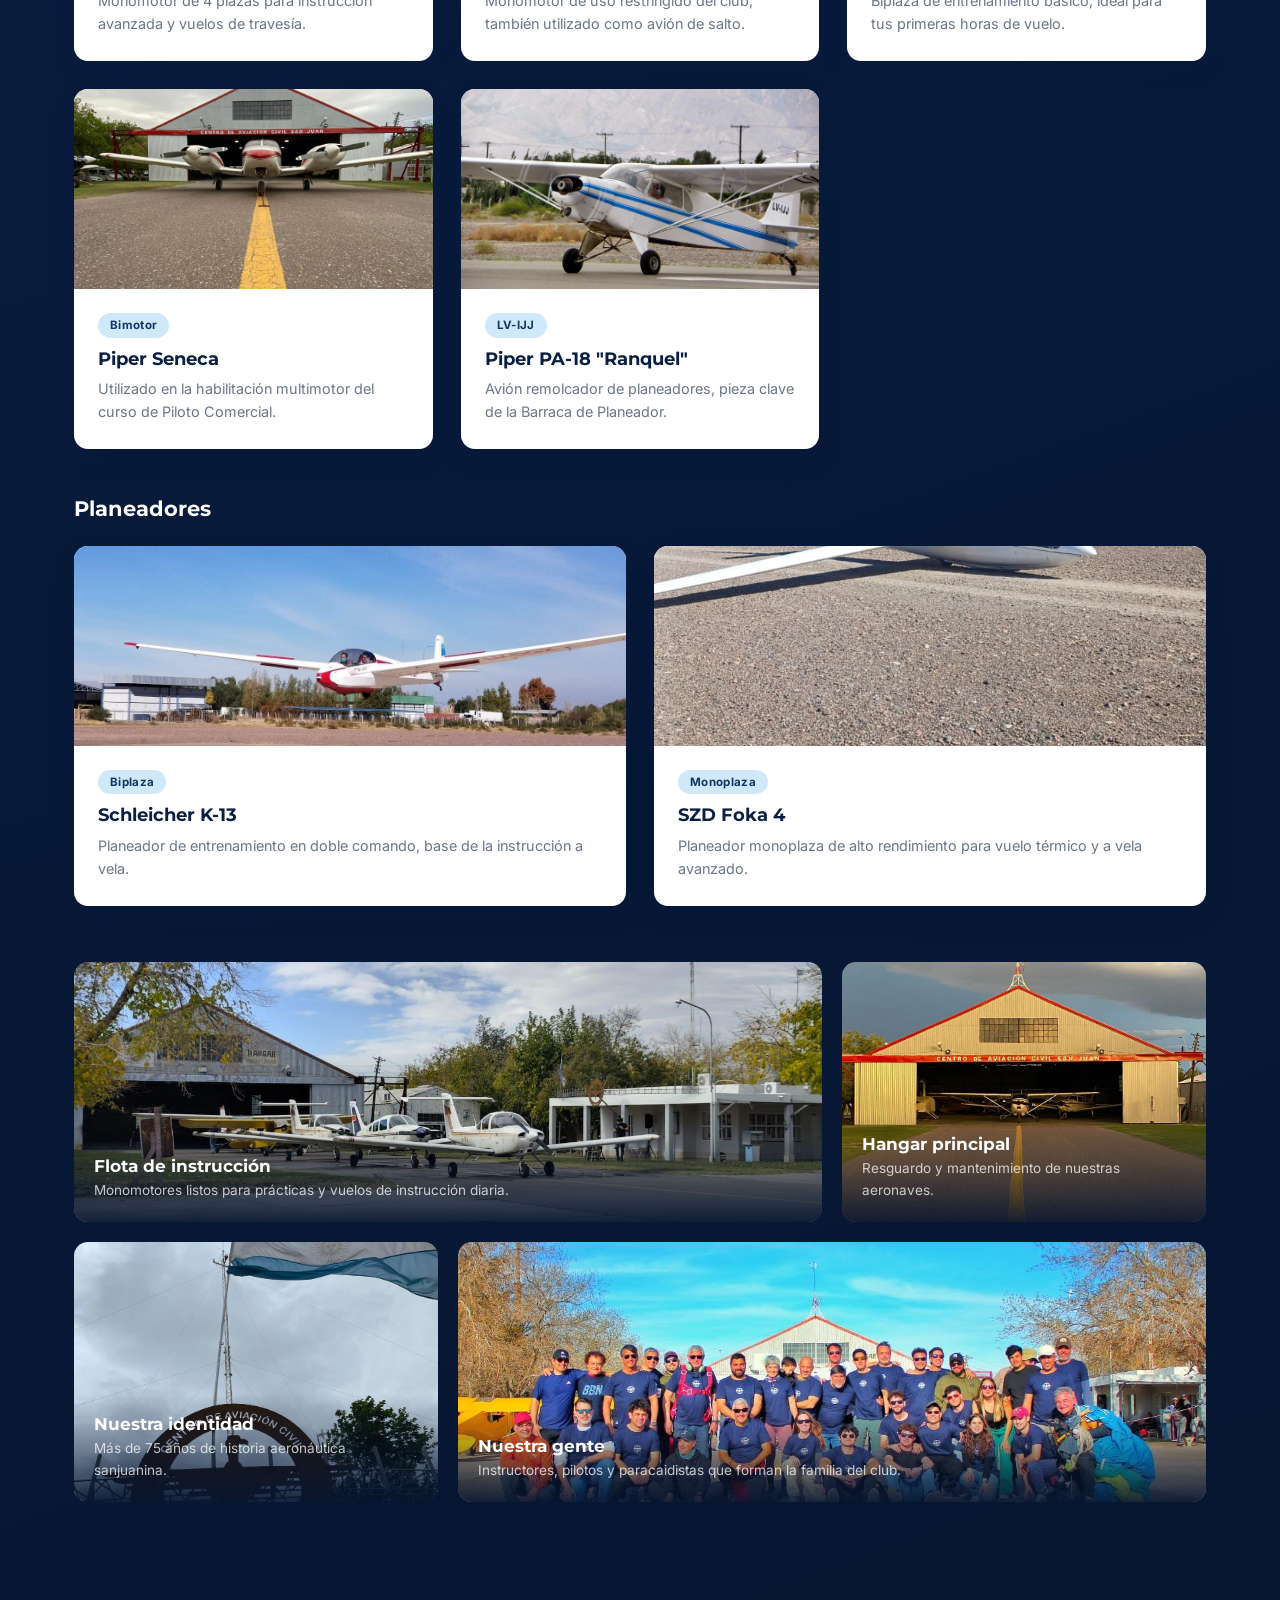
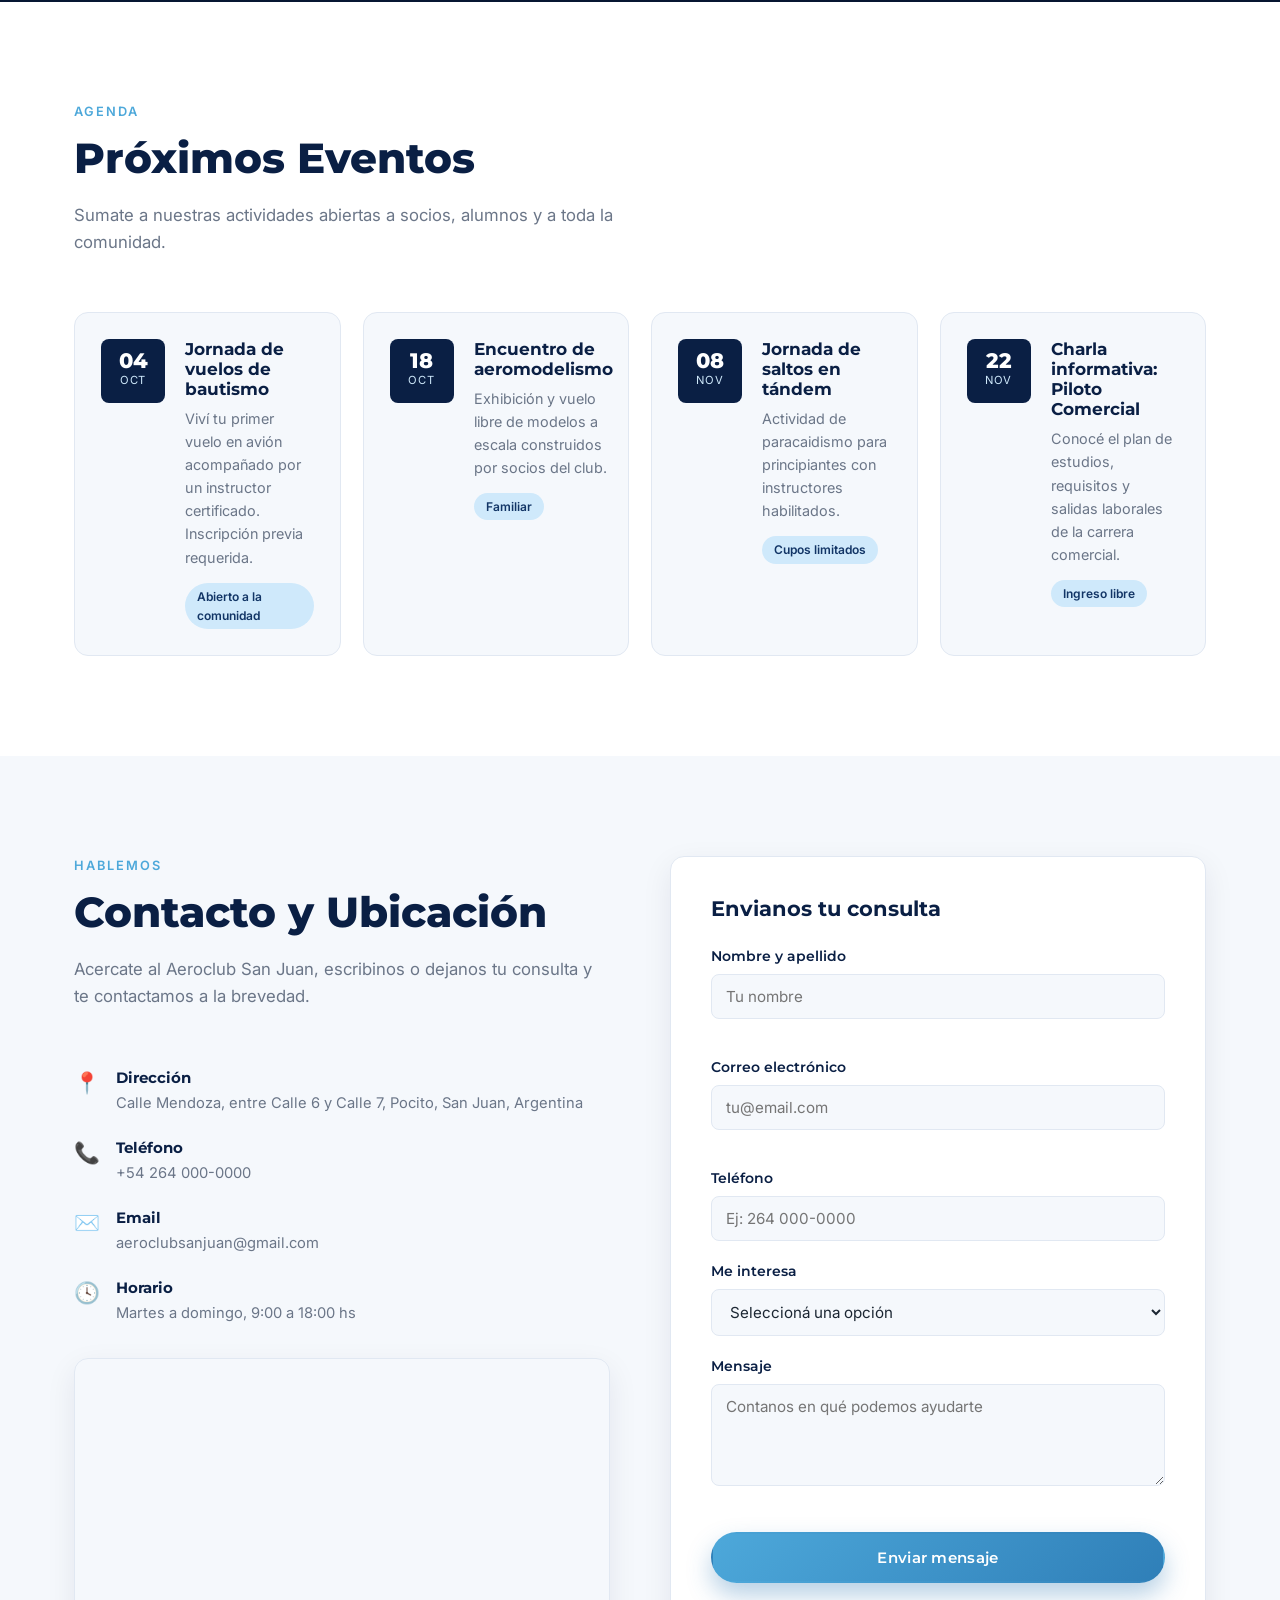
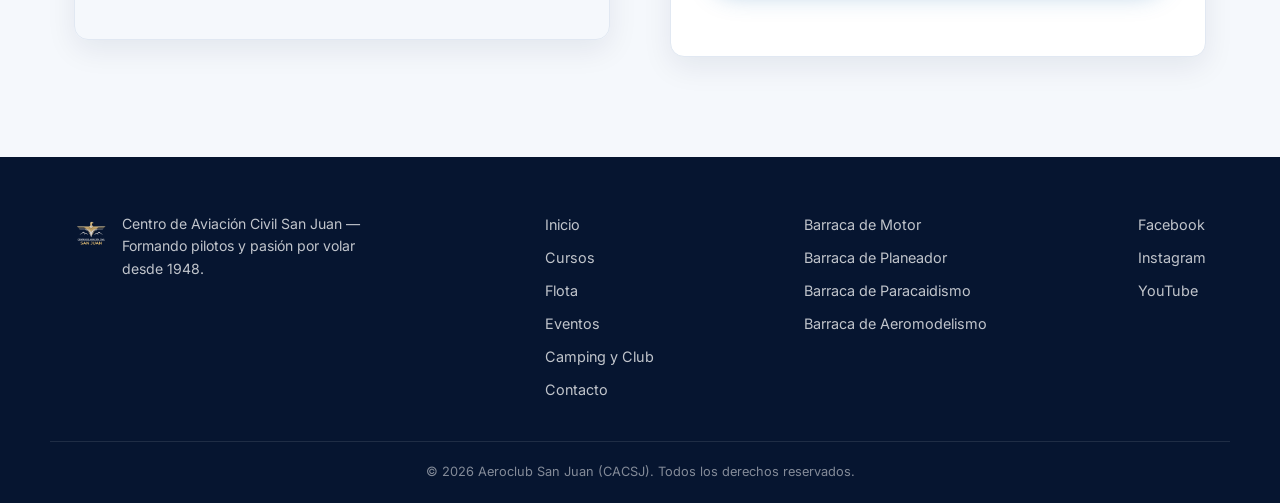
==== commit be044221: "Actualizar dirección exacta a Calle Mendoza entre Calle 6 y 7, Pocito Co-Authored-By: Claude Sonnet " ====
--- a/index.html
+++ b/index.html
@@ -360,7 +360,7 @@
               <span class="contact-list__icon">📍</span>
               <div>
                 <strong>Dirección</strong>
-                <p>Aeródromo Aeroclub San Juan, Pocito, San Juan, Argentina</p>
+                <p>Calle Mendoza, entre Calle 6 y Calle 7, Pocito, San Juan, Argentina</p>
               </div>
             </li>
             <li>
@@ -389,7 +389,7 @@
           <div class="map-embed">
             <iframe
               title="Ubicación Aeroclub San Juan"
-              src="https://maps.google.com/maps?q=Aeroclub%20San%20Juan%20Pocito&t=&z=14&ie=UTF8&iwloc=&output=embed"
+              src="https://maps.google.com/maps?q=Calle%20Mendoza%20entre%20Calle%206%20y%20Calle%207%2C%20Pocito%2C%20San%20Juan%2C%20Argentina&t=&z=16&ie=UTF8&iwloc=&output=embed"
               loading="lazy"
               referrerpolicy="no-referrer-when-downgrade">
             </iframe>
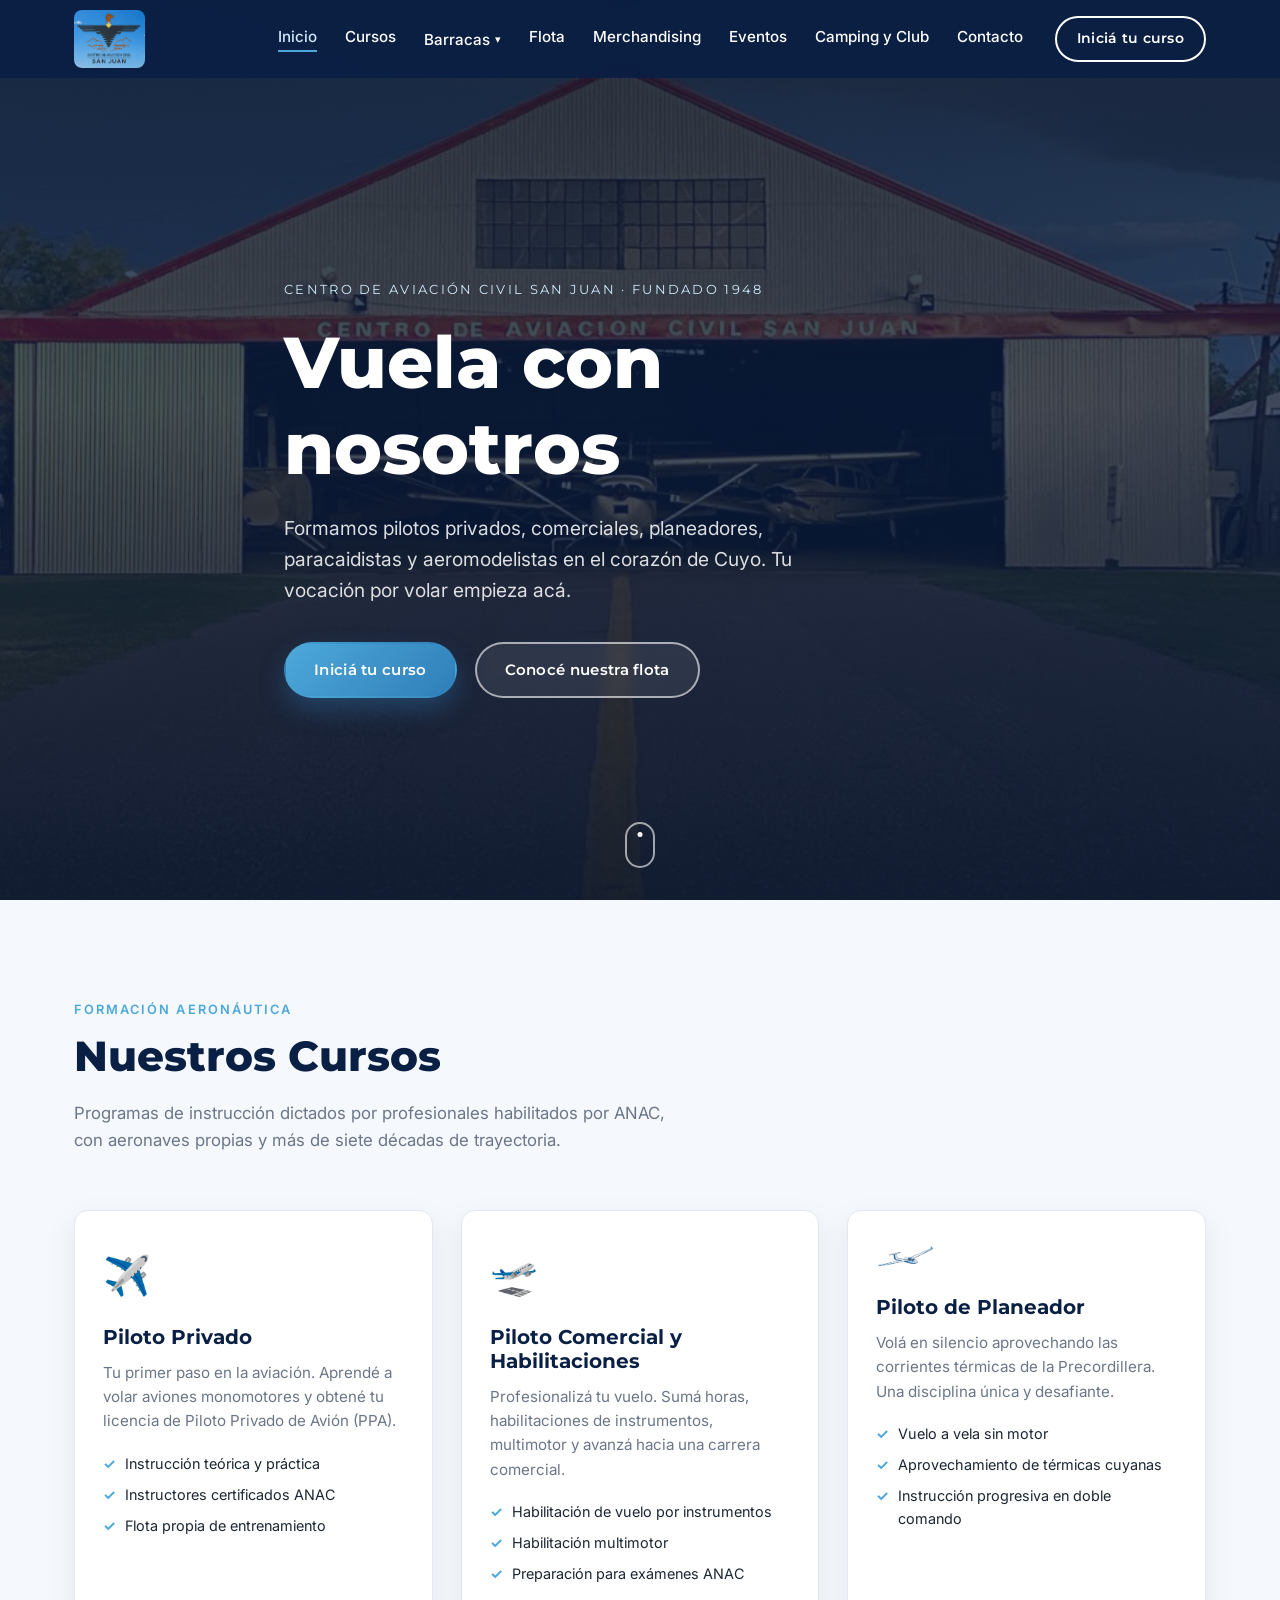
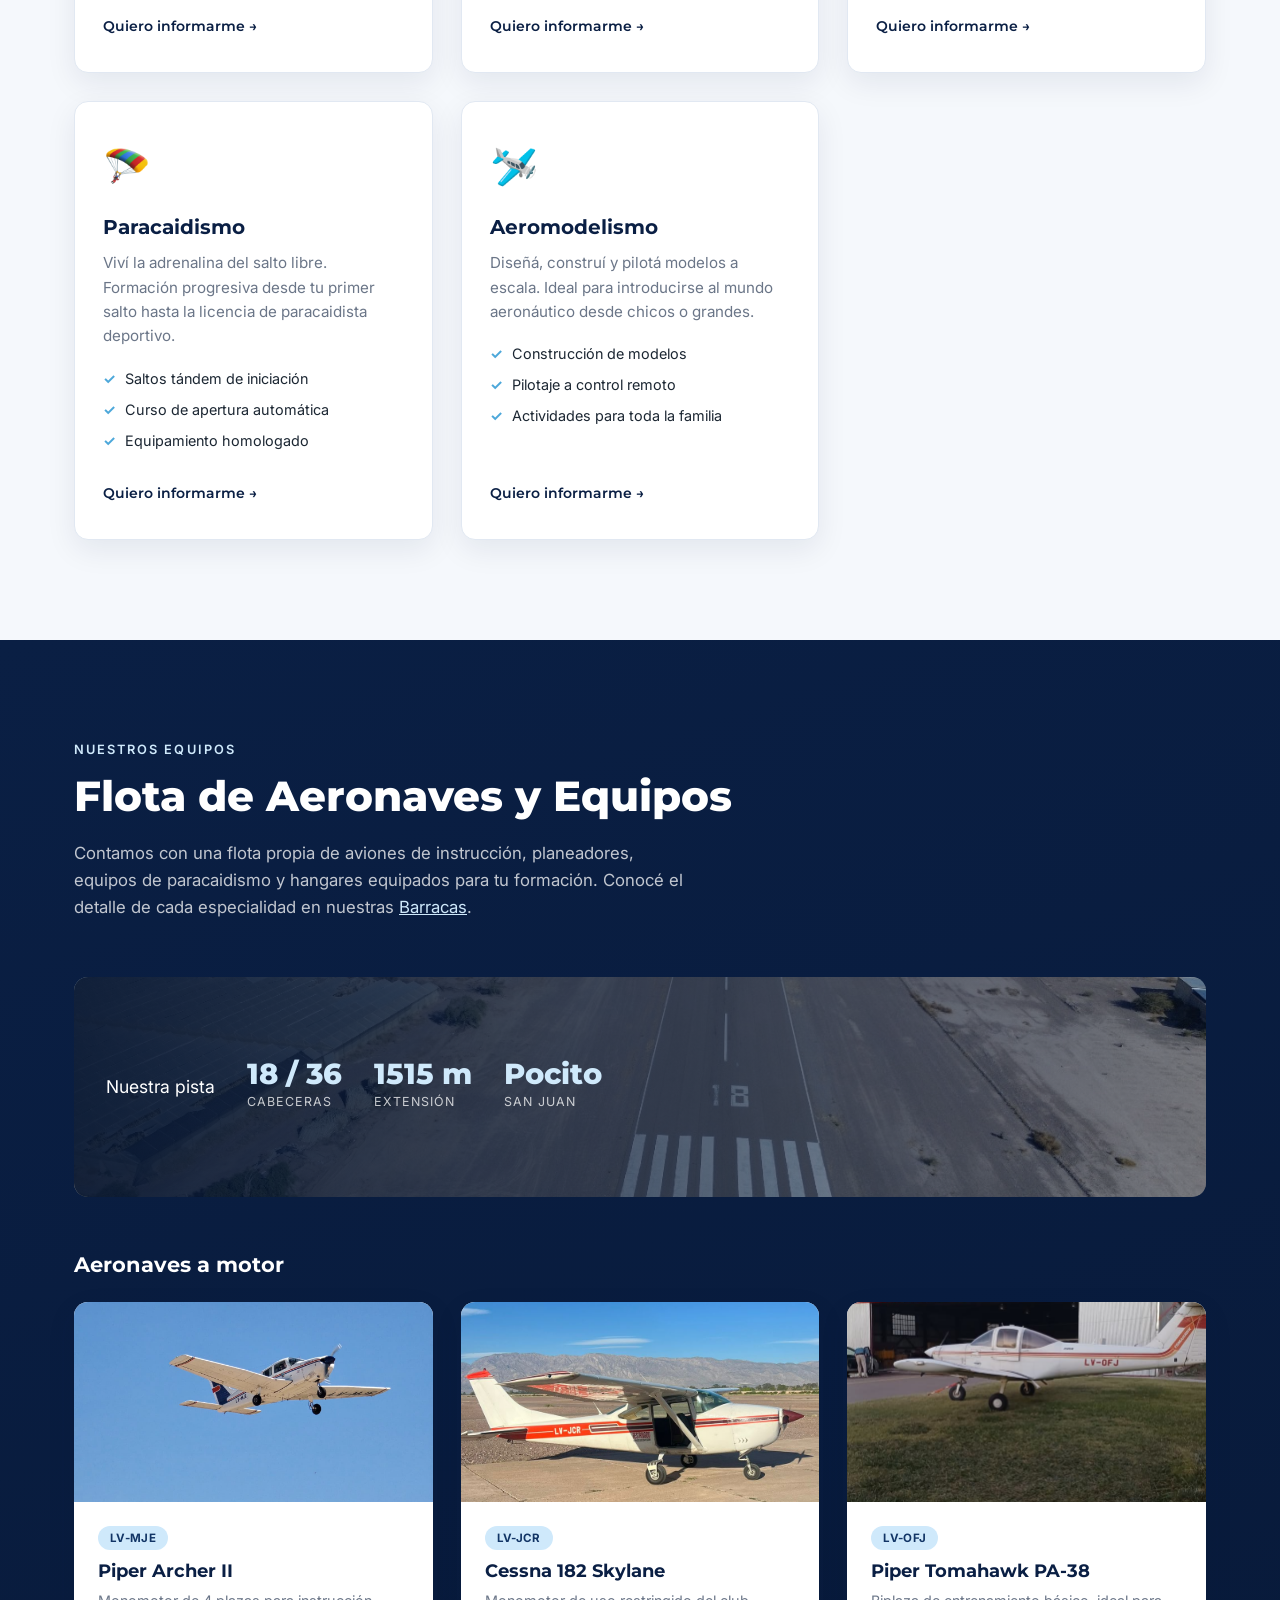
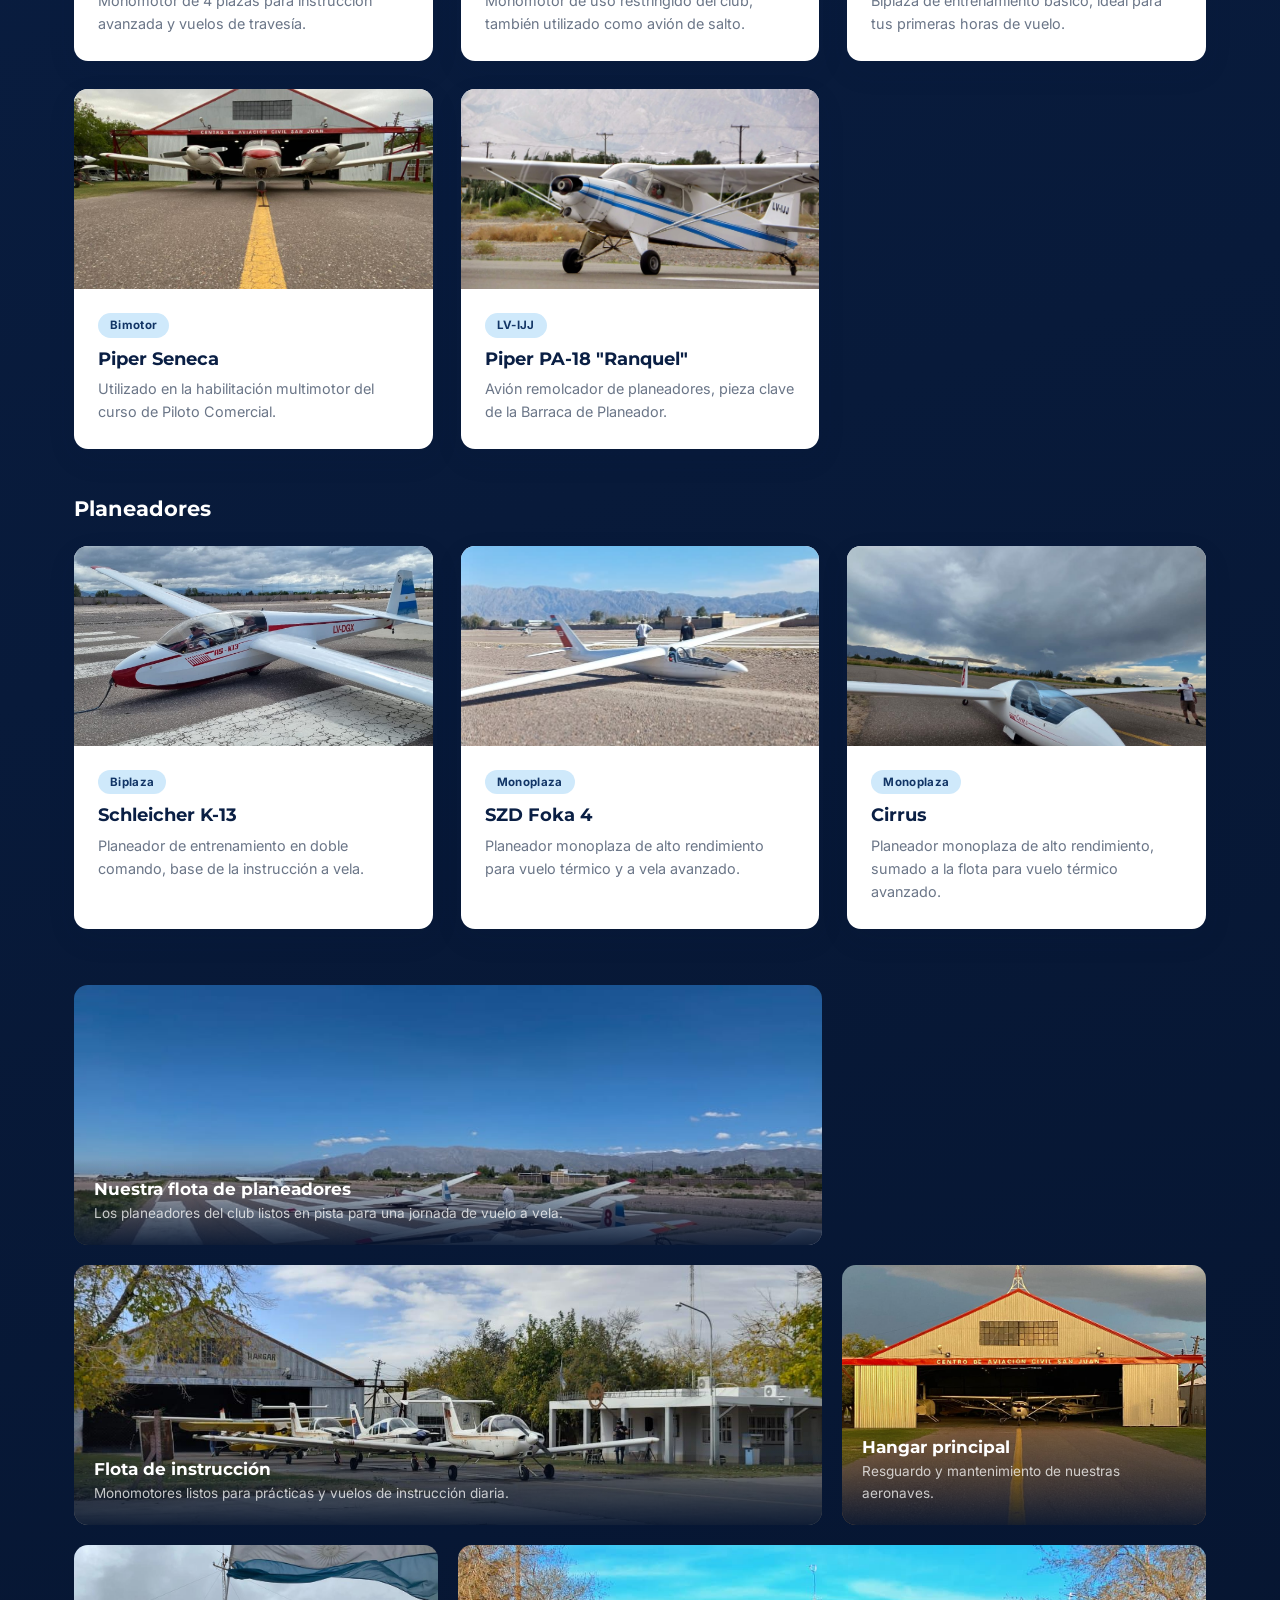
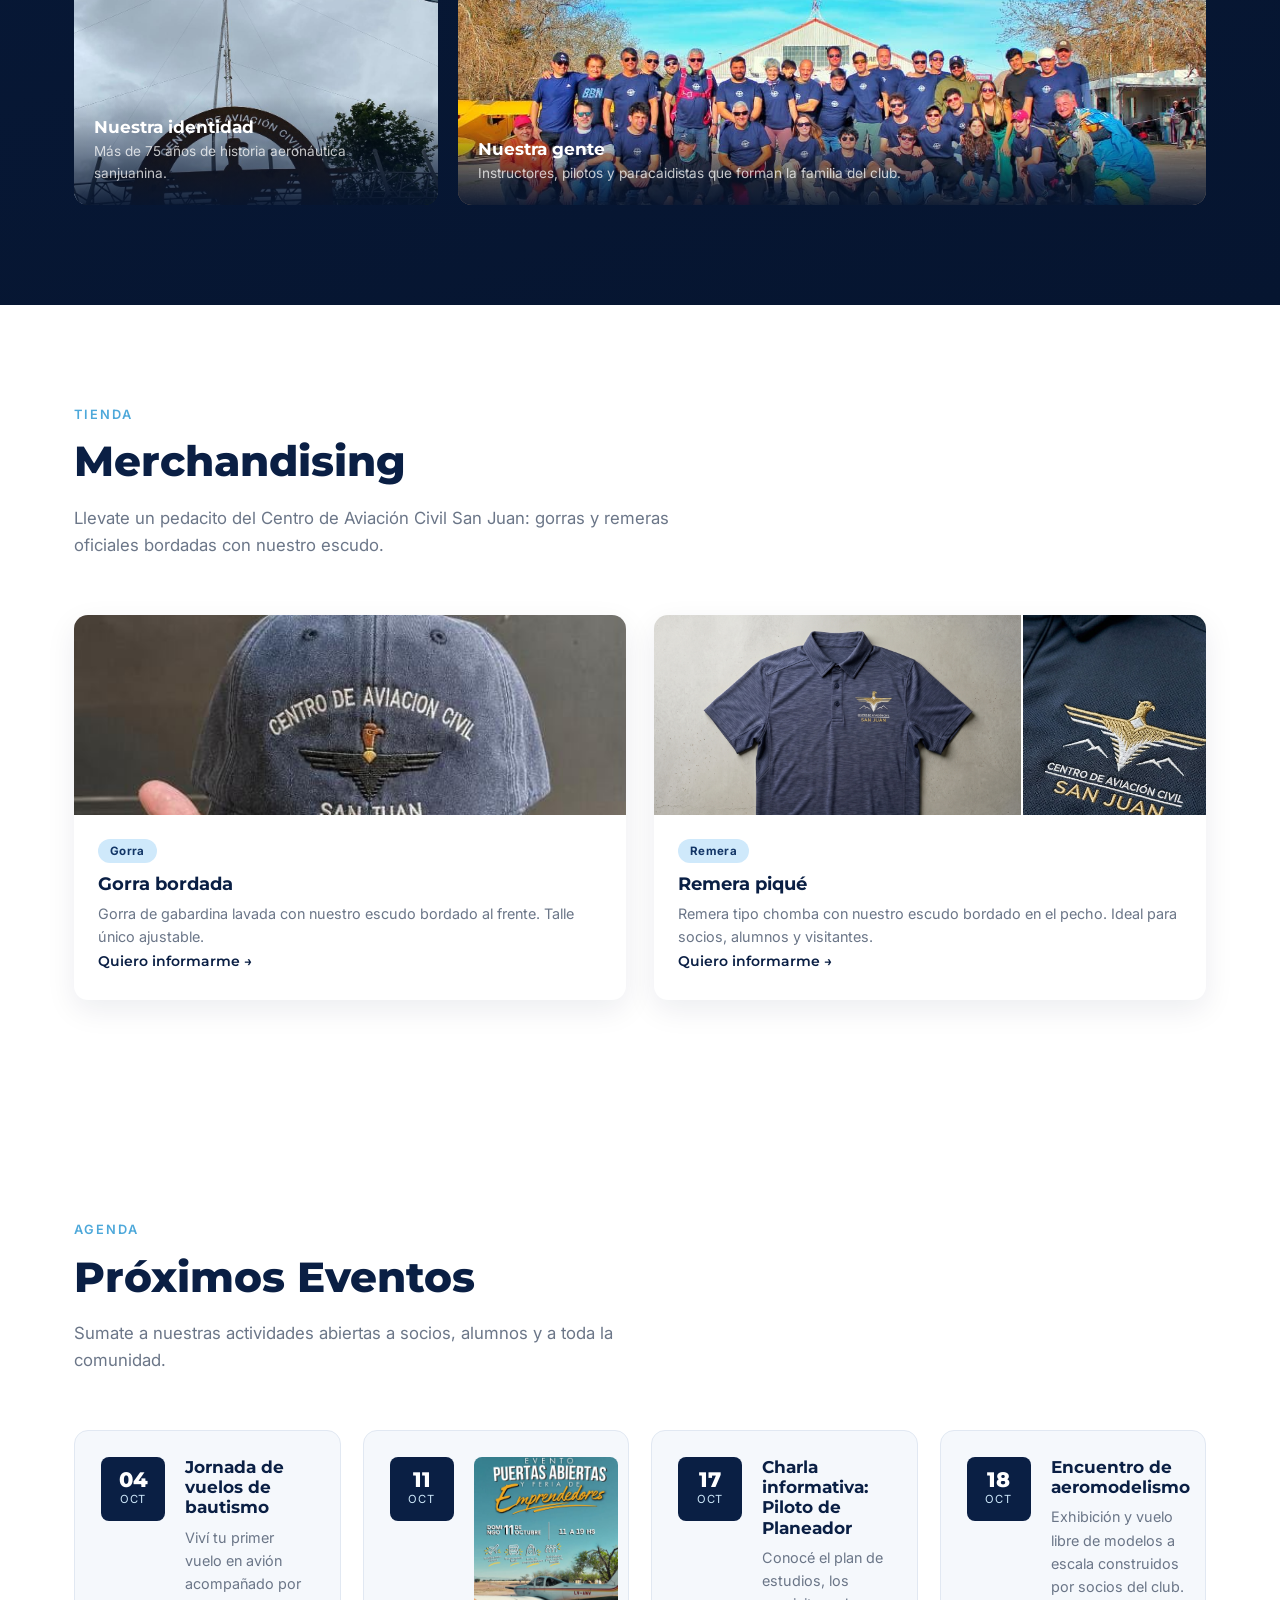
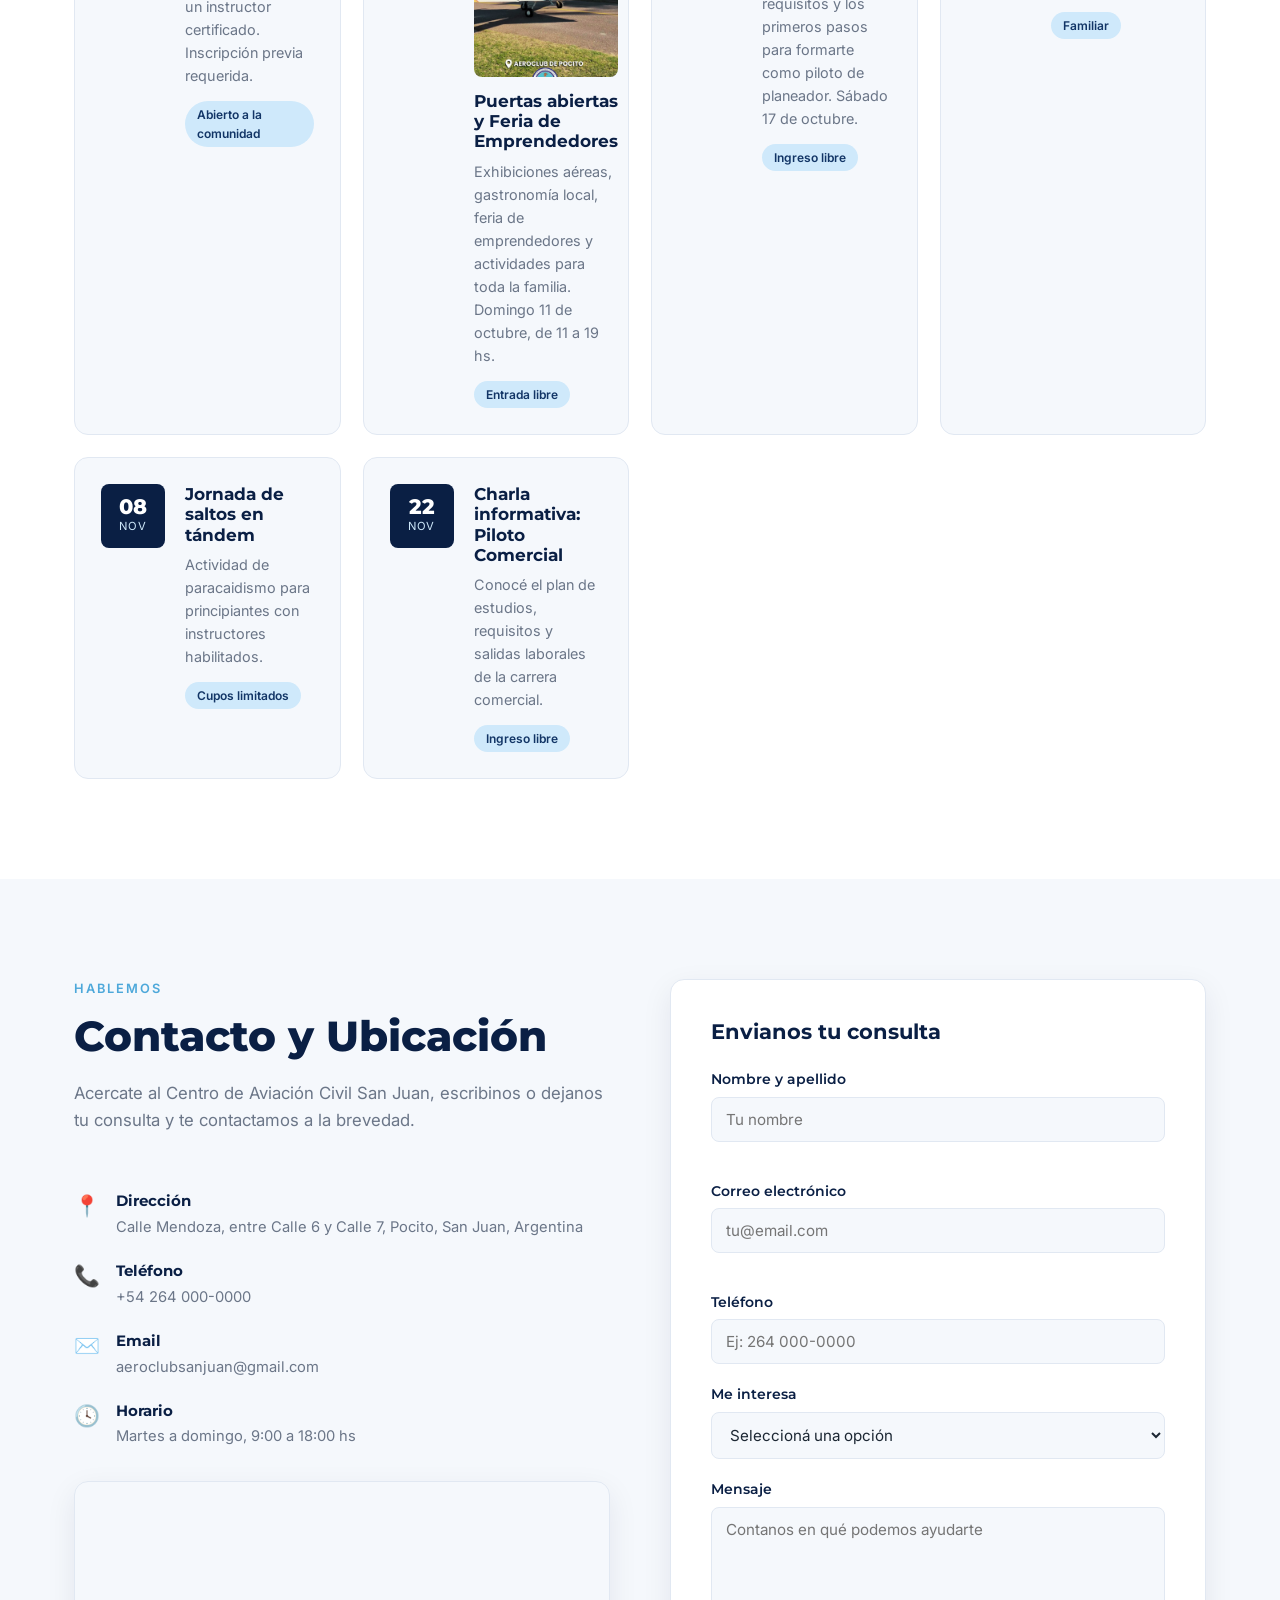
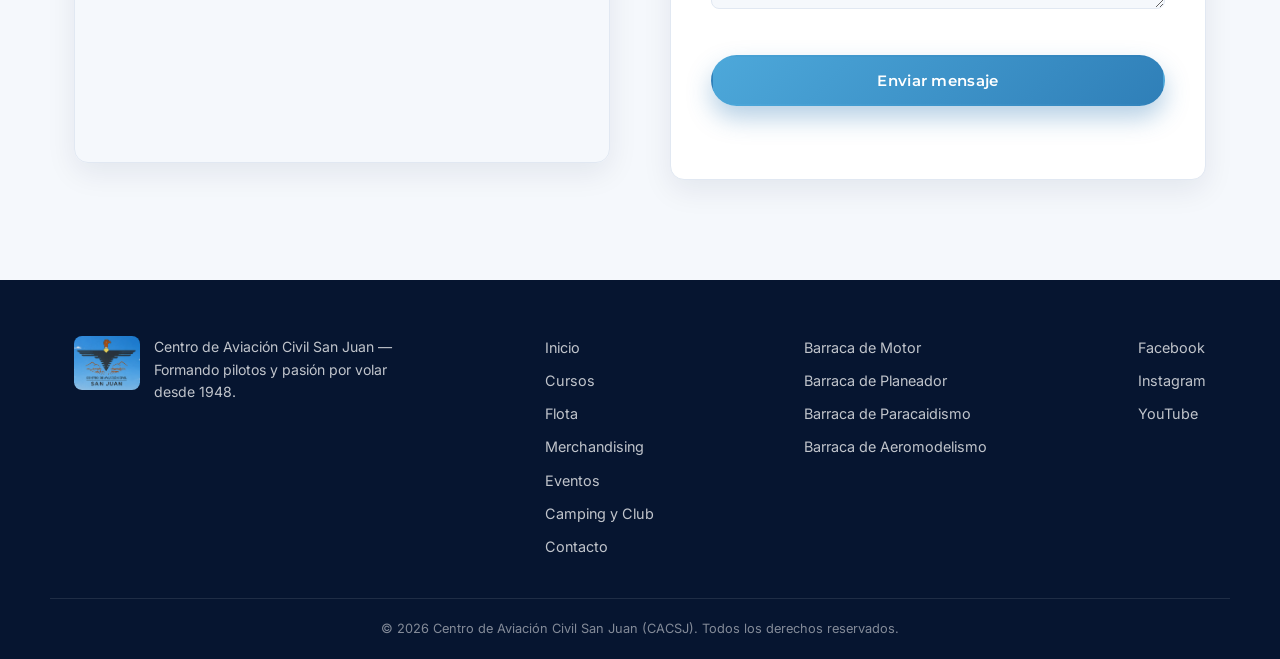
==== commit 3aa3cf85: "Renombrar a Centro de Aviación Civil San Juan, agregar sección de Merchandising y actualizar fotos -" ====
--- a/index.html
+++ b/index.html
@@ -3,7 +3,7 @@
 <head>
   <meta charset="UTF-8">
   <meta name="viewport" content="width=device-width, initial-scale=1.0">
-  <title>Aeroclub San Juan | Centro de Aviación Civil San Juan</title>
+  <title>Centro de Aviación Civil San Juan | Formación aeronáutica en San Juan</title>
   <meta name="description" content="Centro de Aviación Civil San Juan (CACSJ). Cursos de piloto privado, comercial, planeador, paracaidismo y aeromodelismo. Vuela con nosotros.">
   <link rel="icon" type="image/png" href="images/logo.png">
   <link rel="preconnect" href="https://fonts.googleapis.com">
@@ -17,8 +17,7 @@
   <header class="navbar" id="navbar">
     <div class="navbar__inner container">
       <a href="index.html#inicio" class="navbar__brand">
-        <img src="images/logo.png" alt="Centro de Aviación Civil San Juan" class="navbar__logo">
-        <span class="navbar__title">Aeroclub<br><small>San Juan</small></span>
+        <img src="images/logo aeroclub.jpeg" alt="Centro de Aviación Civil San Juan" class="navbar__logo">
       </a>
 
       <button class="navbar__toggle" id="navToggle" aria-label="Abrir menú" aria-expanded="false" aria-controls="navMenu">
@@ -41,6 +40,7 @@
             </ul>
           </li>
           <li><a href="index.html#flota" class="nav-link">Flota</a></li>
+          <li><a href="index.html#merchandising" class="nav-link">Merchandising</a></li>
           <li><a href="index.html#eventos" class="nav-link">Eventos</a></li>
           <li><a href="camping-club.html" class="nav-link">Camping y Club</a></li>
           <li><a href="index.html#contacto" class="nav-link">Contacto</a></li>
@@ -231,7 +231,7 @@
         <div class="fleet-grid">
           <article class="fleet-card">
             <div class="fleet-card__img-wrap">
-              <img src="images/k13.jpeg" alt="Planeador Schleicher K-13 aterrizando" loading="lazy">
+              <img src="images/Planeadork13.jpeg" alt="Planeador Schleicher K-13 en pista con tripulación a bordo" loading="lazy">
             </div>
             <div class="fleet-card__body">
               <span class="fleet-card__tag">Biplaza</span>
@@ -242,7 +242,7 @@
 
           <article class="fleet-card">
             <div class="fleet-card__img-wrap">
-              <img src="images/szd-foka4.jpeg" alt="Planeador SZD Foka 4 en pista" loading="lazy">
+              <img src="images/szd Foka4.jpeg" alt="Planeador SZD Foka 4 en pista" loading="lazy">
             </div>
             <div class="fleet-card__body">
               <span class="fleet-card__tag">Monoplaza</span>
@@ -250,11 +250,30 @@
               <p class="fleet-card__text">Planeador monoplaza de alto rendimiento para vuelo térmico y a vela avanzado.</p>
             </div>
           </article>
+
+          <article class="fleet-card">
+            <div class="fleet-card__img-wrap">
+              <img src="images/cirrus.jpeg" alt="Planeador Cirrus en pista" loading="lazy">
+            </div>
+            <div class="fleet-card__body">
+              <span class="fleet-card__tag">Monoplaza</span>
+              <h4 class="fleet-card__title">Cirrus</h4>
+              <p class="fleet-card__text">Planeador monoplaza de alto rendimiento, sumado a la flota para vuelo térmico avanzado.</p>
+            </div>
+          </article>
         </div>
 
         <div class="gallery" style="margin-top:56px;">
           <figure class="gallery__item gallery__item--wide">
-            <img src="images/aviones.jpeg" alt="Aviones de instrucción del Aeroclub San Juan en la plataforma" loading="lazy">
+            <img src="images/planeadores.jpeg" alt="Toda la flota de planeadores en la pista" loading="lazy">
+            <figcaption>
+              <h3>Nuestra flota de planeadores</h3>
+              <p>Los planeadores del club listos en pista para una jornada de vuelo a vela.</p>
+            </figcaption>
+          </figure>
+
+          <figure class="gallery__item gallery__item--wide">
+            <img src="images/aviones.jpeg" alt="Aviones de instrucción del Centro de Aviación Civil San Juan en la plataforma" loading="lazy">
             <figcaption>
               <h3>Flota de instrucción</h3>
               <p>Monomotores listos para prácticas y vuelos de instrucción diaria.</p>
@@ -278,12 +297,48 @@
           </figure>
 
           <figure class="gallery__item gallery__item--wide">
-            <img src="images/people.jpeg" alt="Equipo y socios del Aeroclub San Juan" loading="lazy">
+            <img src="images/people.jpeg" alt="Equipo y socios del Centro de Aviación Civil San Juan" loading="lazy">
             <figcaption>
               <h3>Nuestra gente</h3>
               <p>Instructores, pilotos y paracaidistas que forman la familia del club.</p>
             </figcaption>
           </figure>
+        </div>
+      </div>
+    </section>
+
+    <!-- ===== MERCHANDISING ===== -->
+    <section id="merchandising" class="section">
+      <div class="container">
+        <p class="section__eyebrow">Tienda</p>
+        <h2 class="section__title">Merchandising</h2>
+        <p class="section__lead">Llevate un pedacito del Centro de Aviación Civil San Juan: gorras y remeras oficiales bordadas con nuestro escudo.</p>
+
+        <div class="fleet-grid">
+          <article class="fleet-card">
+            <div class="fleet-card__img-wrap">
+              <img src="images/gorra.jpeg" alt="Gorra oficial del Centro de Aviación Civil San Juan" loading="lazy">
+            </div>
+            <div class="fleet-card__body">
+              <span class="fleet-card__tag">Gorra</span>
+              <h3 class="fleet-card__title">Gorra bordada</h3>
+              <p class="fleet-card__text">Gorra de gabardina lavada con nuestro escudo bordado al frente. Talle único ajustable.</p>
+              <a href="index.html#contacto" class="card__link">Quiero informarme →</a>
+            </div>
+          </article>
+
+          <article class="fleet-card">
+            <div class="fleet-card__img-wrap fleet-card__img-wrap--split">
+              <img src="images/remera.jpg" alt="Remera piqué oficial del Centro de Aviación Civil San Juan" loading="lazy">
+              <img src="images/logo de la remera.jpeg" alt="Detalle del escudo bordado en la remera" loading="lazy">
+            </div>
+            <div class="fleet-card__body">
+              <span class="fleet-card__tag">Remera</span>
+              <h3 class="fleet-card__title">Remera piqué</h3>
+              <p class="fleet-card__text">Remera tipo chomba con nuestro escudo bordado en el pecho. Ideal para socios, alumnos y visitantes.</p>
+              <a href="index.html#contacto" class="card__link">Quiero informarme →</a>
+            </div>
+          </article>
         </div>
       </div>
     </section>
@@ -310,6 +365,31 @@
 
           <article class="event-card">
             <div class="event-card__date">
+              <span class="event-card__day">11</span>
+              <span class="event-card__month">Oct</span>
+            </div>
+            <div class="event-card__body">
+              <img src="images/feriaemprendedores.jpeg" alt="Afiche del evento Puertas Abiertas y Feria de Emprendedores" class="event-card__poster" loading="lazy">
+              <h3>Puertas abiertas y Feria de Emprendedores</h3>
+              <p>Exhibiciones aéreas, gastronomía local, feria de emprendedores y actividades para toda la familia. Domingo 11 de octubre, de 11 a 19 hs.</p>
+              <span class="event-card__tag">Entrada libre</span>
+            </div>
+          </article>
+
+          <article class="event-card">
+            <div class="event-card__date">
+              <span class="event-card__day">17</span>
+              <span class="event-card__month">Oct</span>
+            </div>
+            <div class="event-card__body">
+              <h3>Charla informativa: Piloto de Planeador</h3>
+              <p>Conocé el plan de estudios, los requisitos y los primeros pasos para formarte como piloto de planeador. Sábado 17 de octubre.</p>
+              <span class="event-card__tag">Ingreso libre</span>
+            </div>
+          </article>
+
+          <article class="event-card">
+            <div class="event-card__date">
               <span class="event-card__day">18</span>
               <span class="event-card__month">Oct</span>
             </div>
@@ -353,7 +433,7 @@
         <div class="contacto__info">
           <p class="section__eyebrow">Hablemos</p>
           <h2 class="section__title">Contacto y Ubicación</h2>
-          <p class="section__lead">Acercate al Aeroclub San Juan, escribinos o dejanos tu consulta y te contactamos a la brevedad.</p>
+          <p class="section__lead">Acercate al Centro de Aviación Civil San Juan, escribinos o dejanos tu consulta y te contactamos a la brevedad.</p>
 
           <ul class="contact-list">
             <li>
@@ -388,7 +468,7 @@
 
           <div class="map-embed">
             <iframe
-              title="Ubicación Aeroclub San Juan"
+              title="Ubicación Centro de Aviación Civil San Juan"
               src="https://maps.google.com/maps?q=Calle%20Mendoza%20entre%20Calle%206%20y%20Calle%207%2C%20Pocito%2C%20San%20Juan%2C%20Argentina&t=&z=16&ie=UTF8&iwloc=&output=embed"
               loading="lazy"
               referrerpolicy="no-referrer-when-downgrade">
@@ -448,7 +528,7 @@
   <footer class="footer">
     <div class="container footer__inner">
       <div class="footer__brand">
-        <img src="images/logo.png" alt="Centro de Aviación Civil San Juan" class="footer__logo">
+        <img src="images/logo aeroclub.jpeg" alt="Centro de Aviación Civil San Juan" class="footer__logo">
         <p>Centro de Aviación Civil San Juan — Formando pilotos y pasión por volar desde 1948.</p>
       </div>
 
@@ -456,6 +536,7 @@
         <a href="index.html#inicio">Inicio</a>
         <a href="index.html#cursos">Cursos</a>
         <a href="index.html#flota">Flota</a>
+        <a href="index.html#merchandising">Merchandising</a>
         <a href="index.html#eventos">Eventos</a>
         <a href="camping-club.html">Camping y Club</a>
         <a href="index.html#contacto">Contacto</a>
@@ -475,7 +556,7 @@
       </div>
     </div>
     <div class="footer__bottom">
-      <p>&copy; <span id="year"></span> Aeroclub San Juan (CACSJ). Todos los derechos reservados.</p>
+      <p>&copy; <span id="year"></span> Centro de Aviación Civil San Juan (CACSJ). Todos los derechos reservados.</p>
     </div>
   </footer>
 
--- a/styles.css
+++ b/styles.css
@@ -163,23 +163,9 @@
 }
 
 .navbar__logo {
-  height: 46px;
+  height: 58px;
   width: auto;
-}
-
-.navbar__title {
-  font-family: var(--font-heading);
-  color: var(--color-white);
-  font-weight: 700;
-  font-size: 1.05rem;
-  line-height: 1.1;
-}
-
-.navbar__title small {
-  font-weight: 500;
-  font-size: 0.7rem;
-  letter-spacing: 0.12em;
-  color: var(--color-sky-light);
+  border-radius: 8px;
 }
 
 .navbar__menu {
@@ -574,6 +560,12 @@
   overflow: hidden;
 }
 
+.fleet-card__img-wrap--split {
+  display: grid;
+  grid-template-columns: 2fr 1fr;
+  gap: 2px;
+}
+
 .fleet-card__img-wrap img {
   width: 100%;
   height: 100%;
@@ -861,9 +853,10 @@
 }
 
 .card__icon-img {
-  height: 44px;
+  height: 32px;
   width: auto;
   margin-bottom: 18px;
+  align-self: flex-start;
 }
 
 .card__title {
@@ -1037,6 +1030,14 @@
   color: var(--color-navy-light);
   font-size: 0.75rem;
   font-weight: 600;
+}
+
+.event-card__poster {
+  width: 100%;
+  max-height: 220px;
+  object-fit: cover;
+  border-radius: var(--radius-sm);
+  margin-bottom: 14px;
 }
 
 /* ===== Contacto ===== */
@@ -1202,9 +1203,10 @@
 }
 
 .footer__logo {
-  height: 42px;
+  height: 54px;
   width: auto;
   flex-shrink: 0;
+  border-radius: 8px;
 }
 
 .footer__brand p {
@@ -1446,8 +1448,4 @@
   .contact-form {
     padding: 28px 20px;
   }
-
-  .navbar__title {
-    font-size: 0.9rem;
-  }
-}
+}
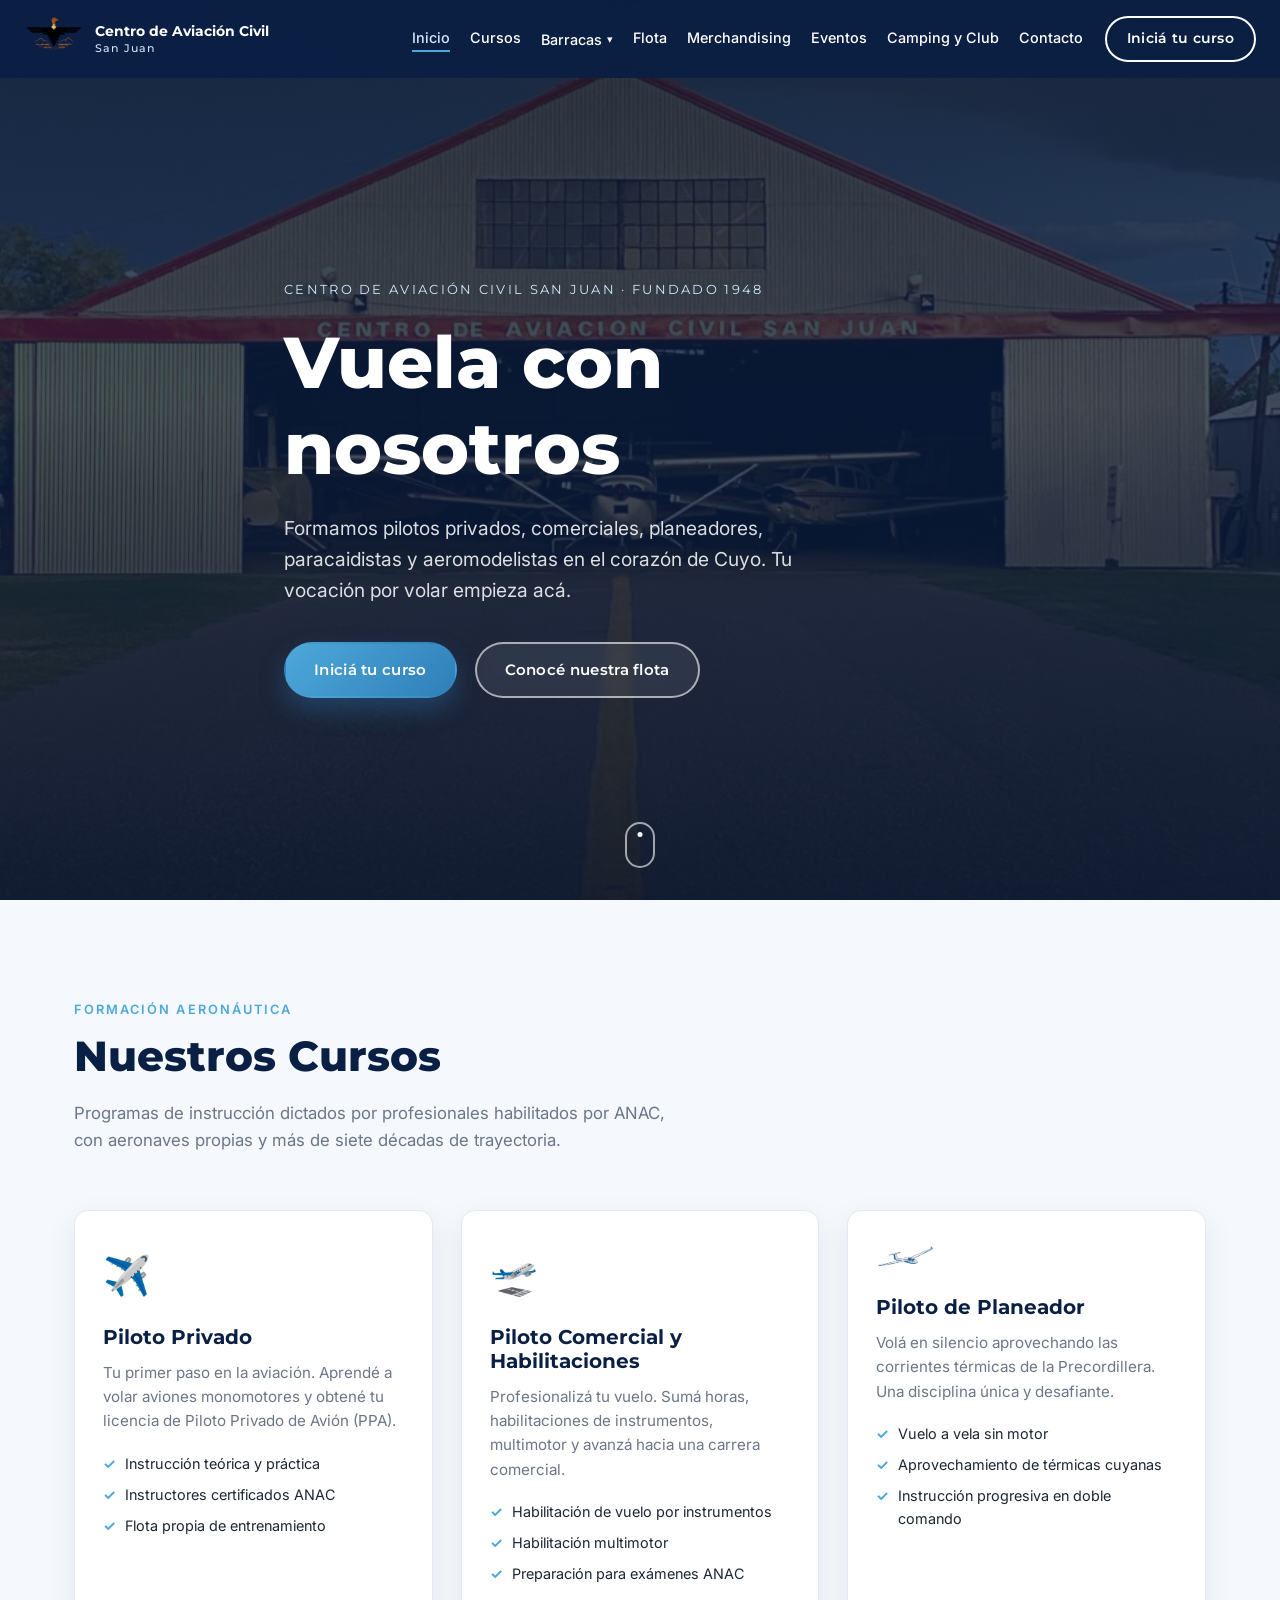
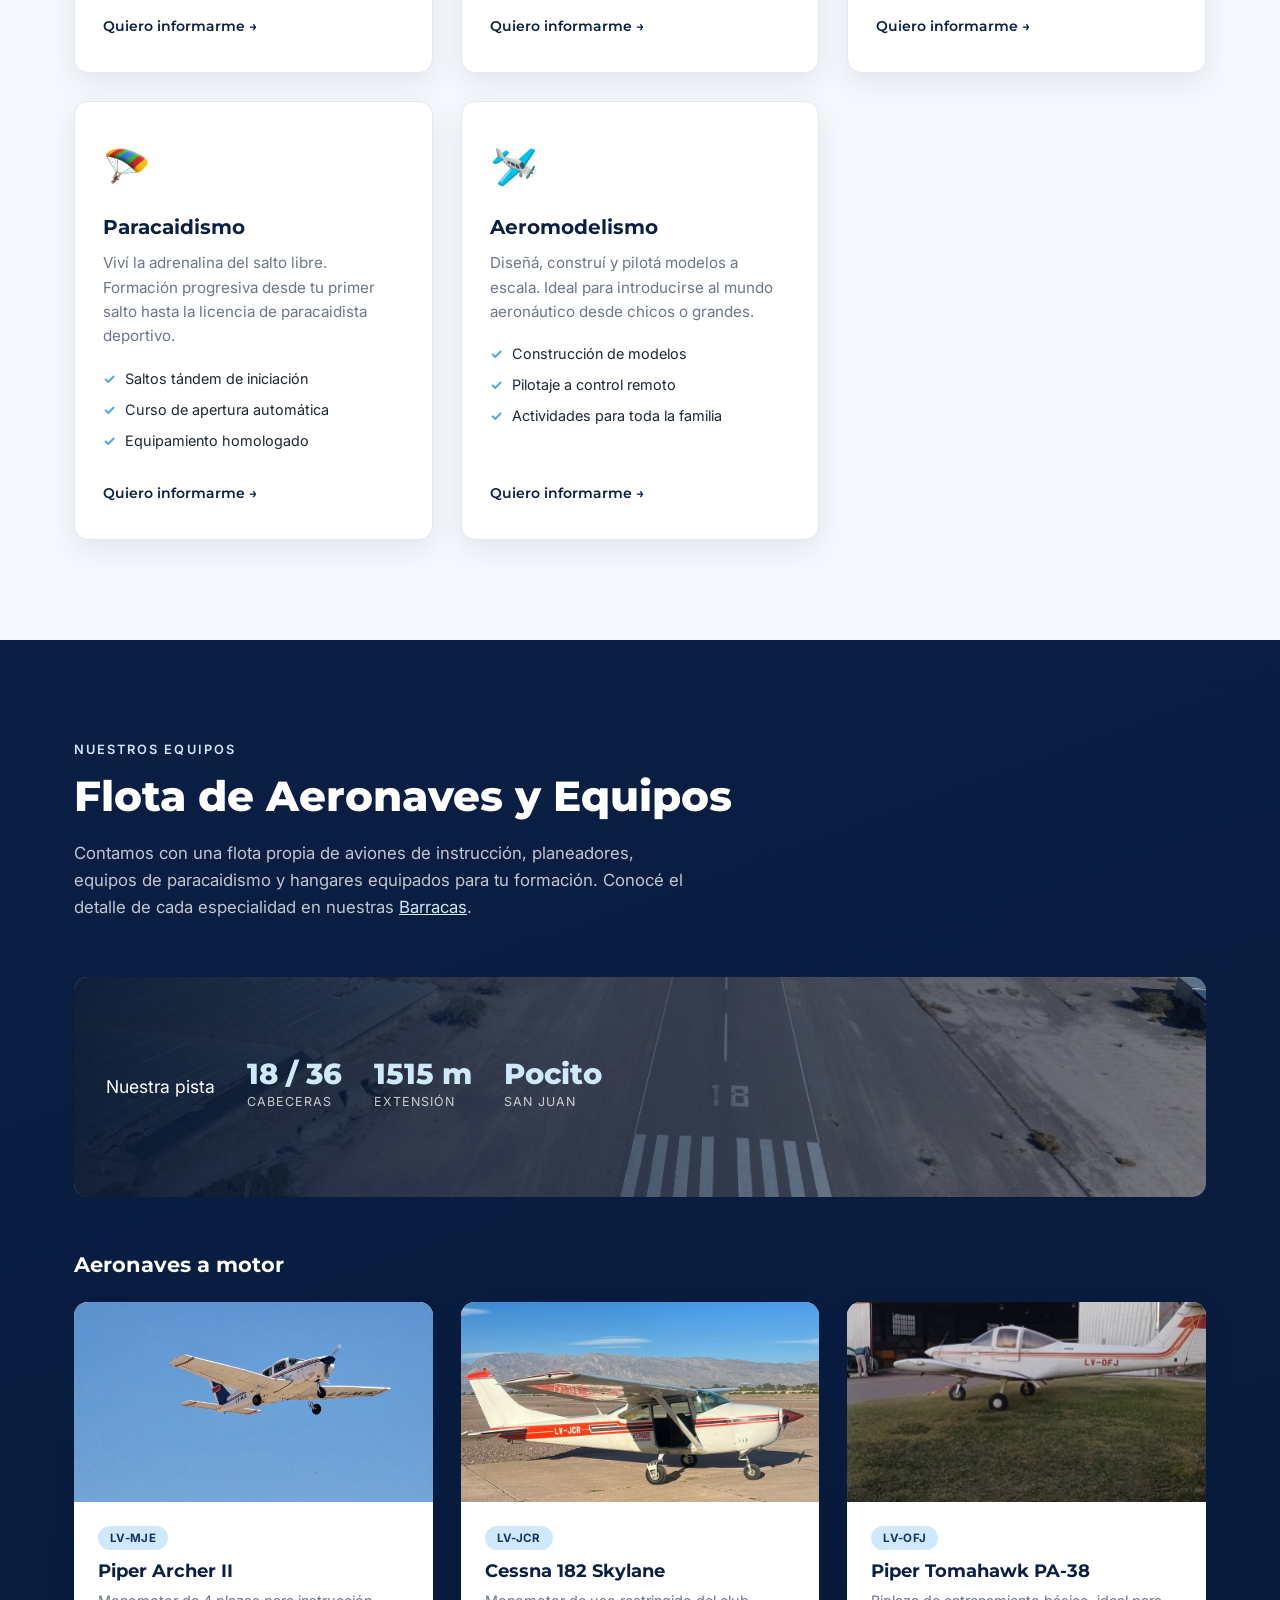
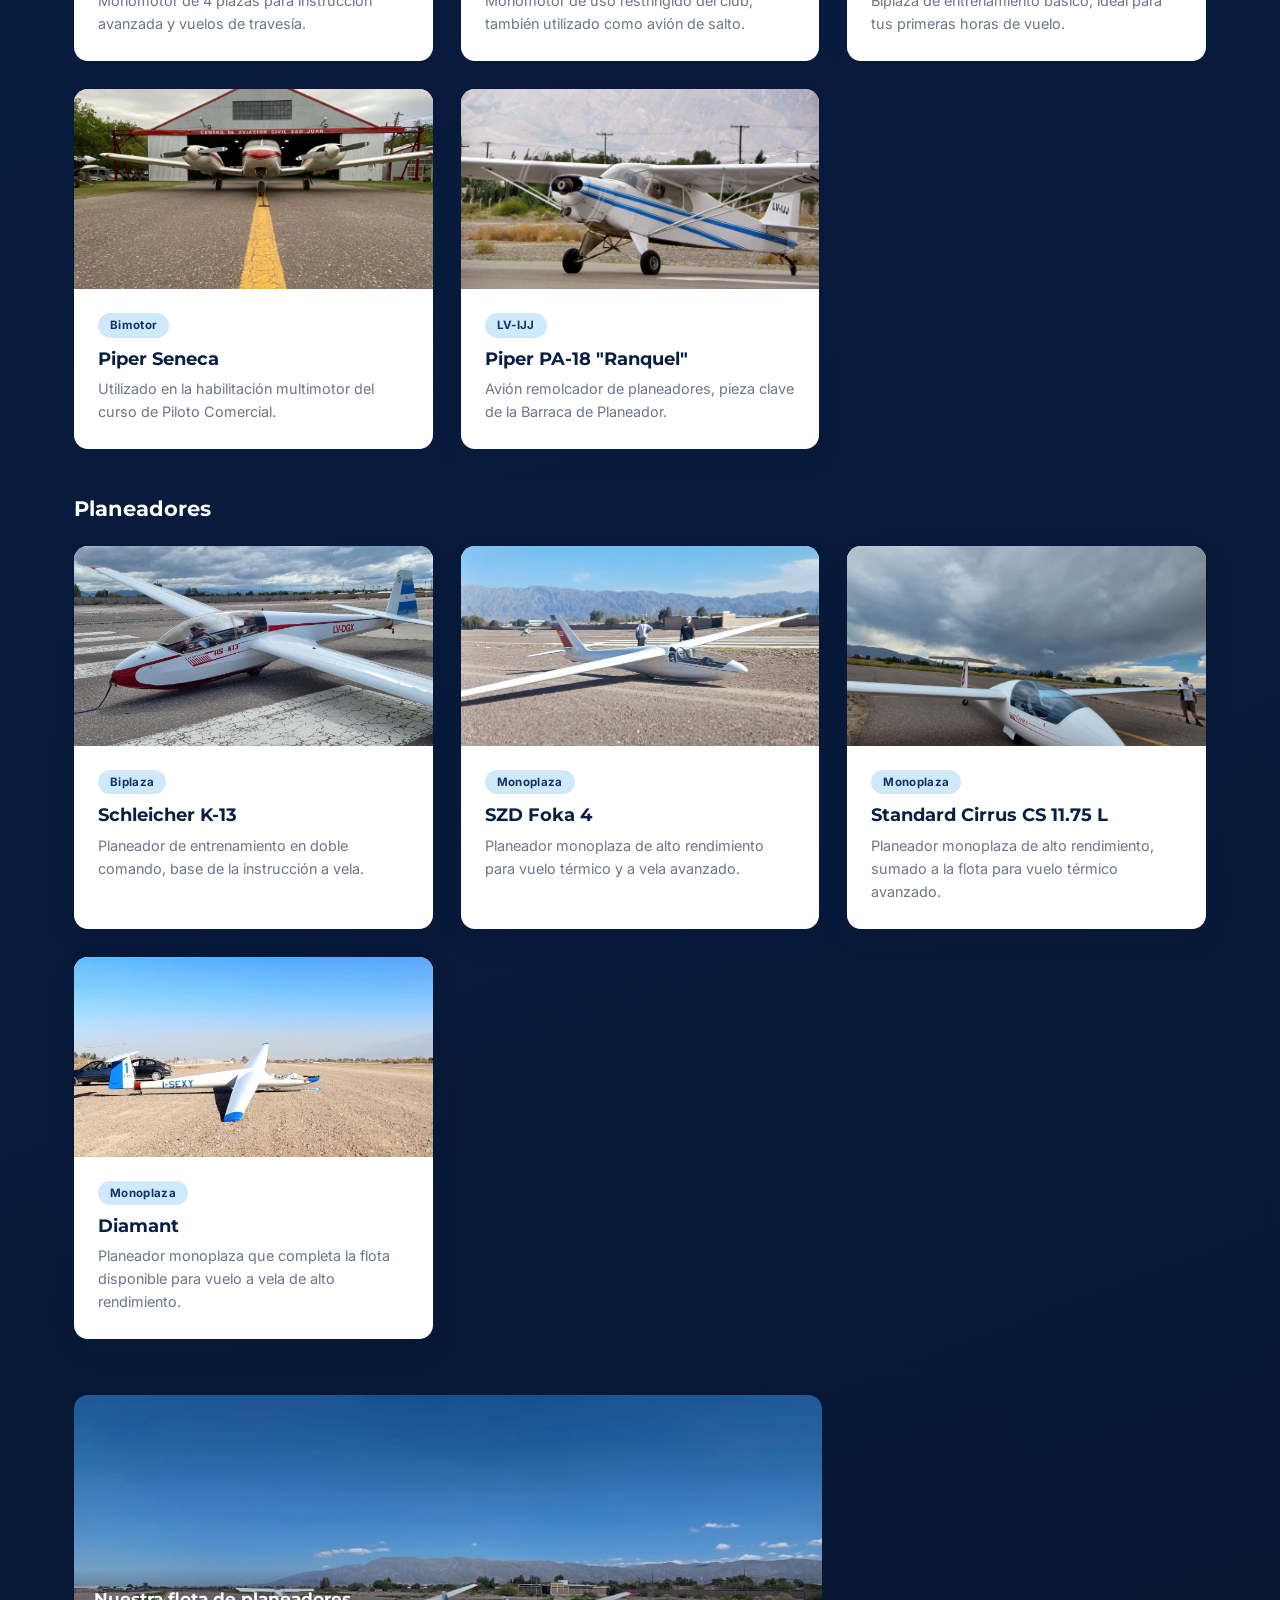
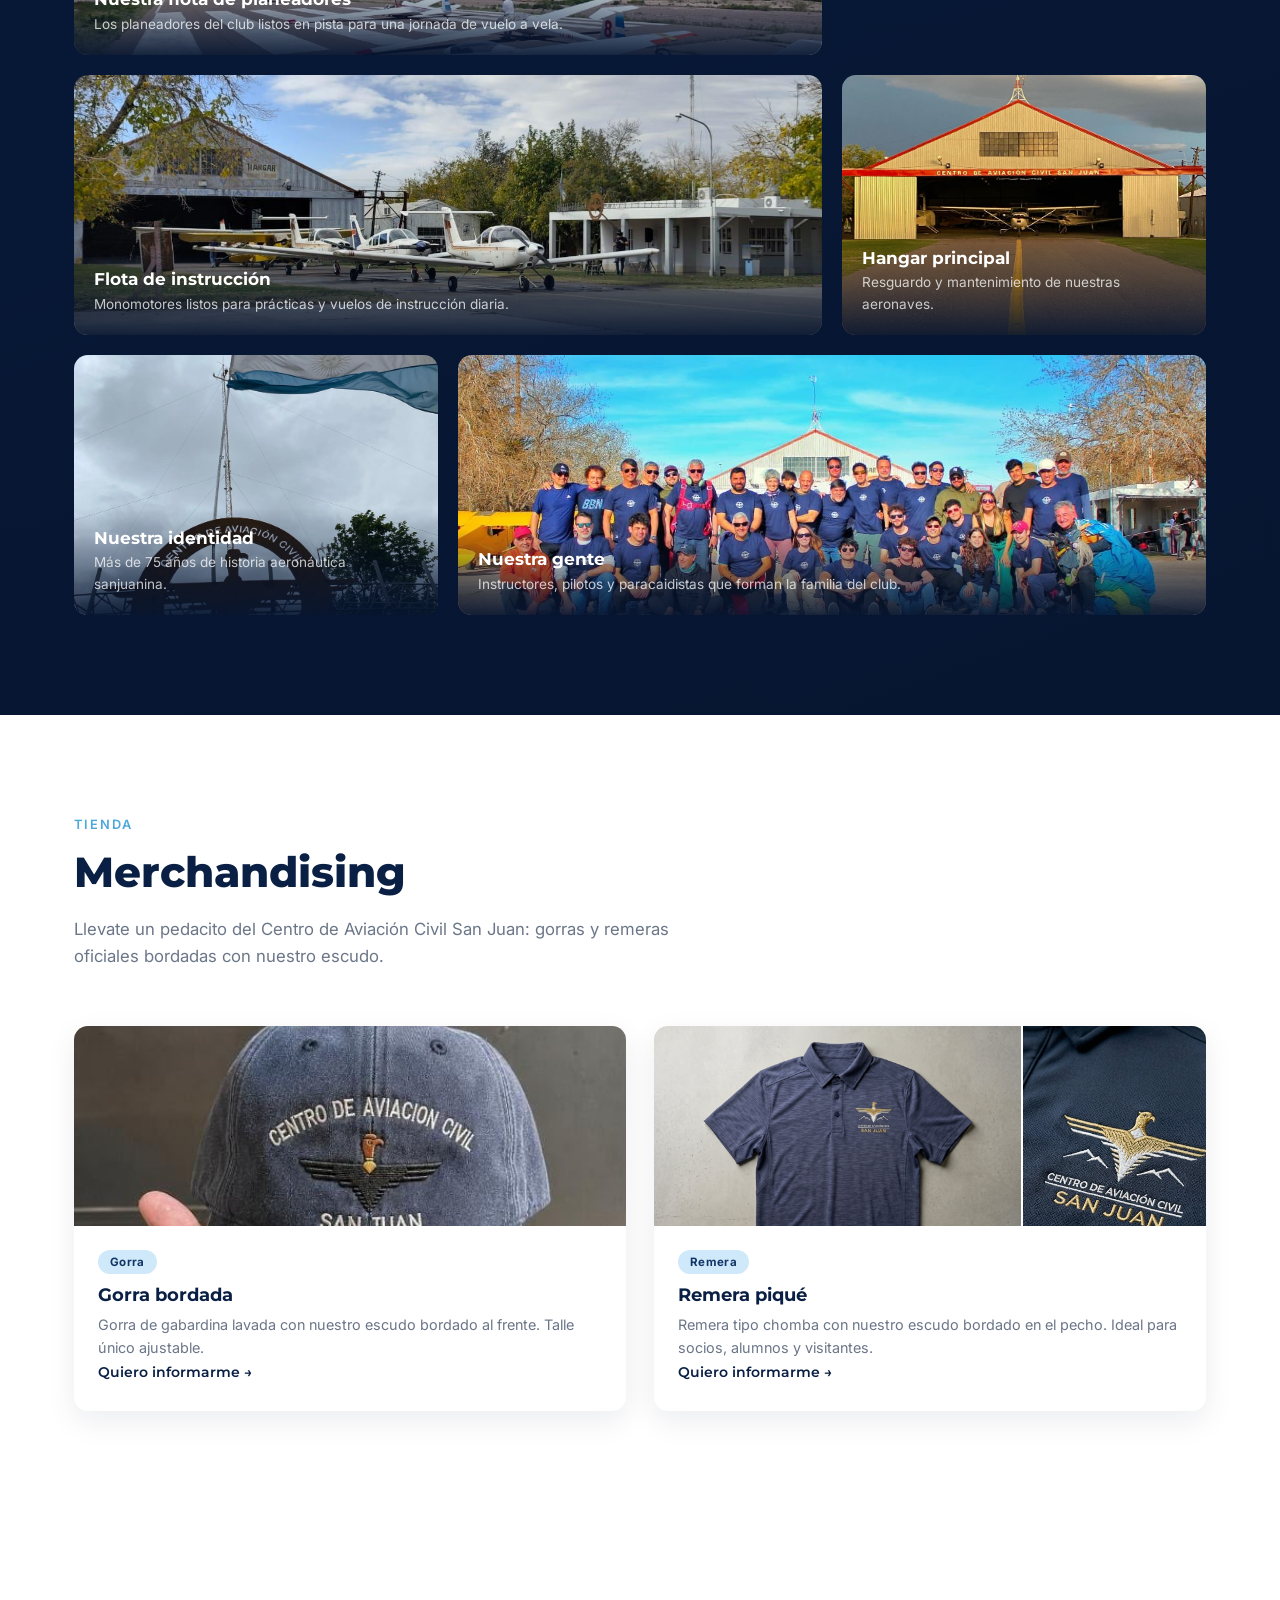
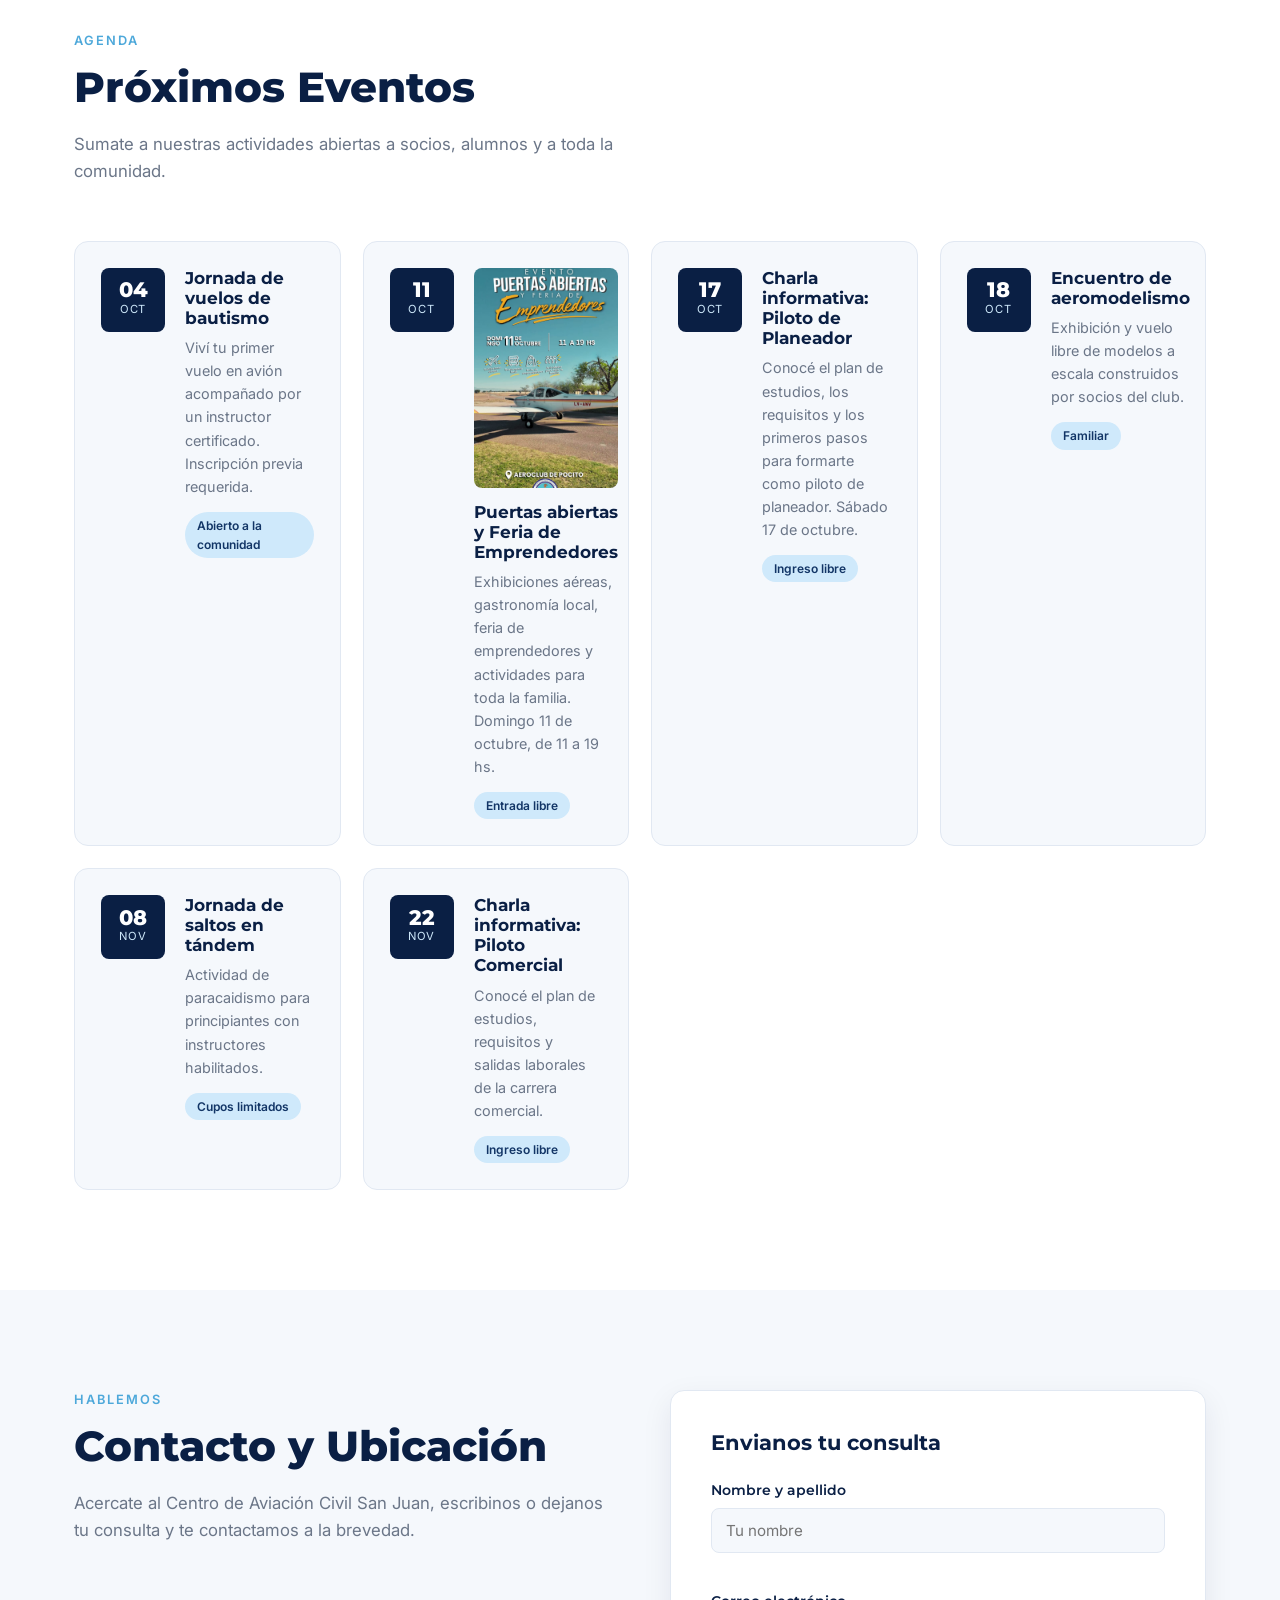
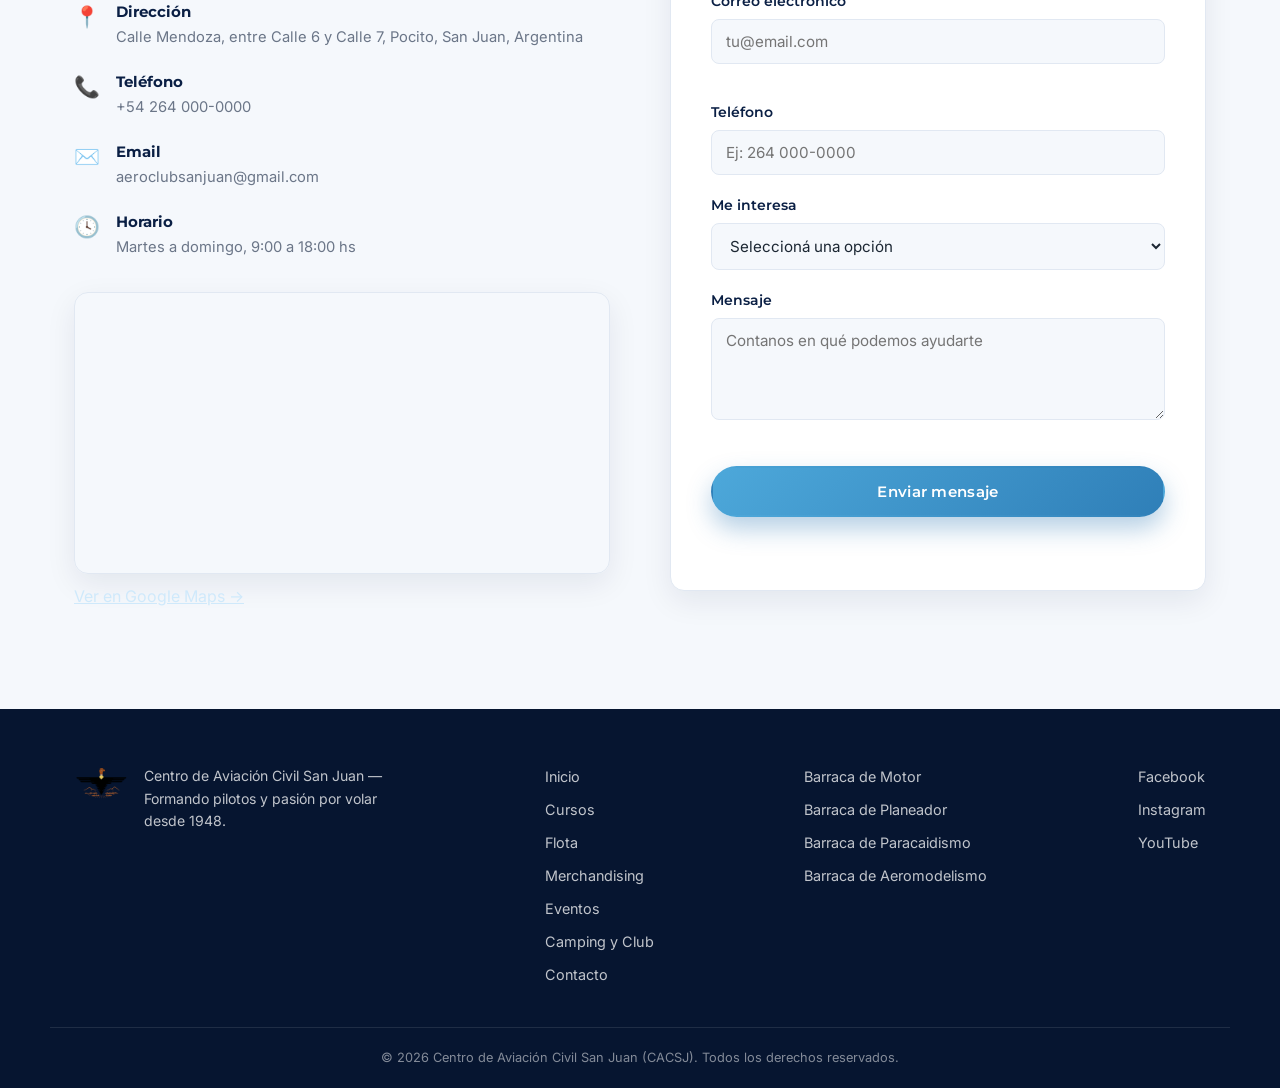
==== commit 4c0d67a4: "Actualizar ubicación en el mapa, sumar planeadores, formulario de socios y redes sociales - Cambiar " ====
--- a/index.html
+++ b/index.html
@@ -5,7 +5,7 @@
   <meta name="viewport" content="width=device-width, initial-scale=1.0">
   <title>Centro de Aviación Civil San Juan | Formación aeronáutica en San Juan</title>
   <meta name="description" content="Centro de Aviación Civil San Juan (CACSJ). Cursos de piloto privado, comercial, planeador, paracaidismo y aeromodelismo. Vuela con nosotros.">
-  <link rel="icon" type="image/png" href="images/logo.png">
+  <link rel="icon" type="image/png" href="images/logoaeroc.png">
   <link rel="preconnect" href="https://fonts.googleapis.com">
   <link rel="preconnect" href="https://fonts.gstatic.com" crossorigin>
   <link href="https://fonts.googleapis.com/css2?family=Montserrat:wght@400;500;600;700;800&family=Inter:wght@400;500;600&display=swap" rel="stylesheet">
@@ -17,7 +17,8 @@
   <header class="navbar" id="navbar">
     <div class="navbar__inner container">
       <a href="index.html#inicio" class="navbar__brand">
-        <img src="images/logo aeroclub.jpeg" alt="Centro de Aviación Civil San Juan" class="navbar__logo">
+        <img src="images/logoaeroc.png" alt="Centro de Aviación Civil San Juan" class="navbar__logo">
+        <span class="navbar__title">Centro de Aviación Civil<br><small>San Juan</small></span>
       </a>
 
       <button class="navbar__toggle" id="navToggle" aria-label="Abrir menú" aria-expanded="false" aria-controls="navMenu">
@@ -253,12 +254,23 @@
 
           <article class="fleet-card">
             <div class="fleet-card__img-wrap">
-              <img src="images/cirrus.jpeg" alt="Planeador Cirrus en pista" loading="lazy">
+              <img src="images/cirrus.jpeg" alt="Planeador Standard Cirrus CS 11.75 L en pista" loading="lazy">
             </div>
             <div class="fleet-card__body">
               <span class="fleet-card__tag">Monoplaza</span>
-              <h4 class="fleet-card__title">Cirrus</h4>
+              <h4 class="fleet-card__title">Standard Cirrus CS 11.75 L</h4>
               <p class="fleet-card__text">Planeador monoplaza de alto rendimiento, sumado a la flota para vuelo térmico avanzado.</p>
+            </div>
+          </article>
+
+          <article class="fleet-card">
+            <div class="fleet-card__img-wrap">
+              <img src="images/diamant.jpg" alt="Planeador Diamant en pista" loading="lazy">
+            </div>
+            <div class="fleet-card__body">
+              <span class="fleet-card__tag">Monoplaza</span>
+              <h4 class="fleet-card__title">Diamant</h4>
+              <p class="fleet-card__text">Planeador monoplaza que completa la flota disponible para vuelo a vela de alto rendimiento.</p>
             </div>
           </article>
         </div>
@@ -469,11 +481,12 @@
           <div class="map-embed">
             <iframe
               title="Ubicación Centro de Aviación Civil San Juan"
-              src="https://maps.google.com/maps?q=Calle%20Mendoza%20entre%20Calle%206%20y%20Calle%207%2C%20Pocito%2C%20San%20Juan%2C%20Argentina&t=&z=16&ie=UTF8&iwloc=&output=embed"
+              src="https://maps.google.com/maps?q=Centro+de+Aviaci%C3%B3n+Civil+San+Juan,-31.6039927,-68.5435872&z=17&ie=UTF8&iwloc=&output=embed"
               loading="lazy"
               referrerpolicy="no-referrer-when-downgrade">
             </iframe>
           </div>
+          <p style="margin-top:10px;"><a href="https://www.google.com/maps/place/Centro+De+Aviaci%C3%B3n+Civil+San+Juan/@-31.6039927,-68.5448746,18z/data=!4m6!3m5!1s0x96813fc663bb6c2b:0x8f0ee812fca294b2!8m2!3d-31.6039927!4d-68.5435872!16s%2Fg%2F11h93984f_?hl=es-419" target="_blank" rel="noopener" style="color:var(--color-sky-light); text-decoration:underline;">Ver en Google Maps →</a></p>
         </div>
 
         <div class="contacto__form-wrap">
@@ -528,7 +541,7 @@
   <footer class="footer">
     <div class="container footer__inner">
       <div class="footer__brand">
-        <img src="images/logo aeroclub.jpeg" alt="Centro de Aviación Civil San Juan" class="footer__logo">
+        <img src="images/logoaeroc.png" alt="Centro de Aviación Civil San Juan" class="footer__logo">
         <p>Centro de Aviación Civil San Juan — Formando pilotos y pasión por volar desde 1948.</p>
       </div>
 
@@ -550,8 +563,8 @@
       </nav>
 
       <div class="footer__social">
-        <a href="#" aria-label="Facebook">Facebook</a>
-        <a href="#" aria-label="Instagram">Instagram</a>
+        <a href="https://www.facebook.com/sanjuanaeroclub" target="_blank" rel="noopener" aria-label="Facebook">Facebook</a>
+        <a href="https://www.instagram.com/aeroclubsanjuan" target="_blank" rel="noopener" aria-label="Instagram">Instagram</a>
         <a href="#" aria-label="YouTube">YouTube</a>
       </div>
     </div>
--- a/styles.css
+++ b/styles.css
@@ -156,6 +156,10 @@
   height: 78px;
 }
 
+.navbar__inner.container {
+  max-width: 1340px;
+}
+
 .navbar__brand {
   display: flex;
   align-items: center;
@@ -163,26 +167,41 @@
 }
 
 .navbar__logo {
-  height: 58px;
+  height: 50px;
   width: auto;
-  border-radius: 8px;
+}
+
+.navbar__title {
+  font-family: var(--font-heading);
+  color: var(--color-white);
+  font-weight: 700;
+  font-size: 0.88rem;
+  line-height: 1.15;
+  white-space: nowrap;
+}
+
+.navbar__title small {
+  font-weight: 500;
+  font-size: 0.66rem;
+  letter-spacing: 0.1em;
+  color: var(--color-sky-light);
 }
 
 .navbar__menu {
   display: flex;
   align-items: center;
-  gap: 32px;
+  gap: 22px;
 }
 
 .navbar__links {
   display: flex;
-  gap: 28px;
+  gap: 20px;
 }
 
 .nav-link {
   color: var(--color-white);
   font-weight: 500;
-  font-size: 0.95rem;
+  font-size: 0.9rem;
   position: relative;
   padding: 6px 0;
   transition: color var(--transition);
@@ -1203,10 +1222,9 @@
 }
 
 .footer__logo {
-  height: 54px;
+  height: 46px;
   width: auto;
   flex-shrink: 0;
-  border-radius: 8px;
 }
 
 .footer__brand p {
@@ -1308,7 +1326,7 @@
   }
 }
 
-@media (max-width: 860px) {
+@media (max-width: 1100px) {
   .navbar__toggle {
     display: flex;
   }
@@ -1448,4 +1466,8 @@
   .contact-form {
     padding: 28px 20px;
   }
-}
+
+  .navbar__title {
+    font-size: 0.85rem;
+  }
+}
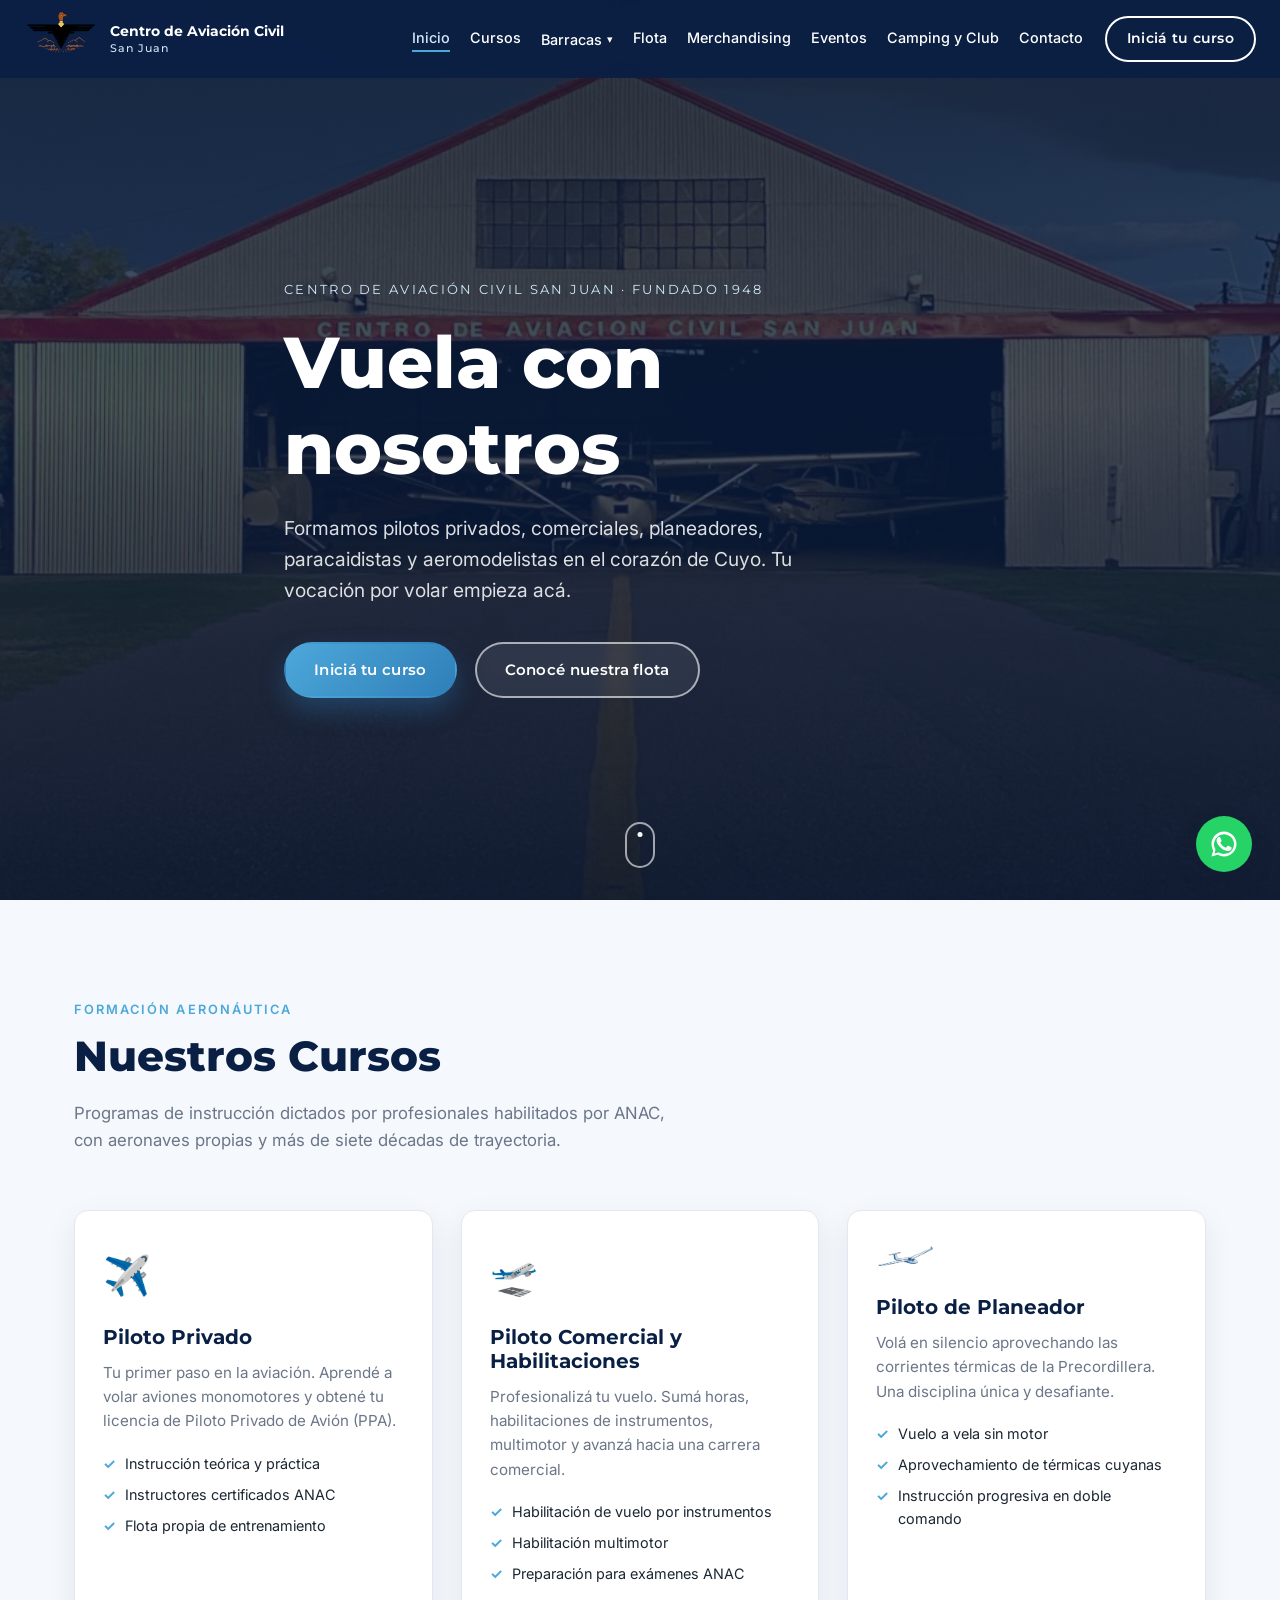
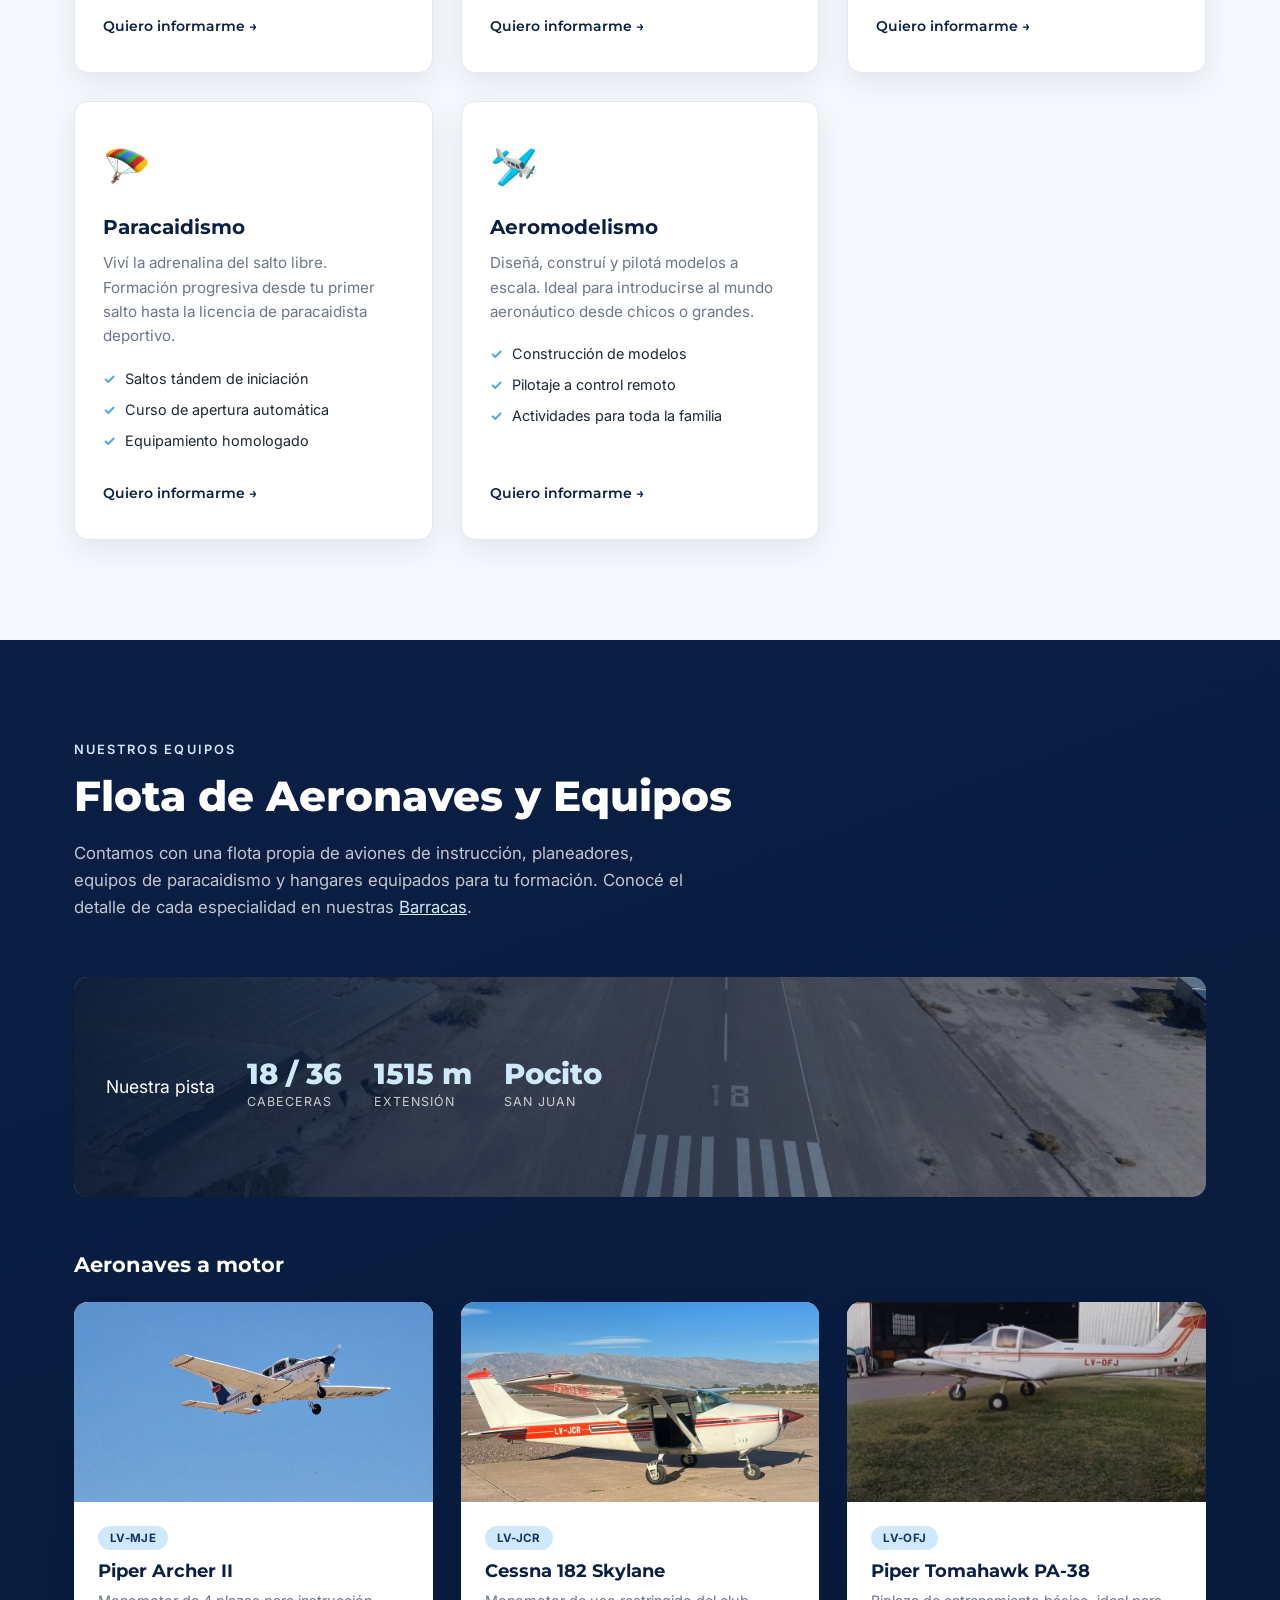
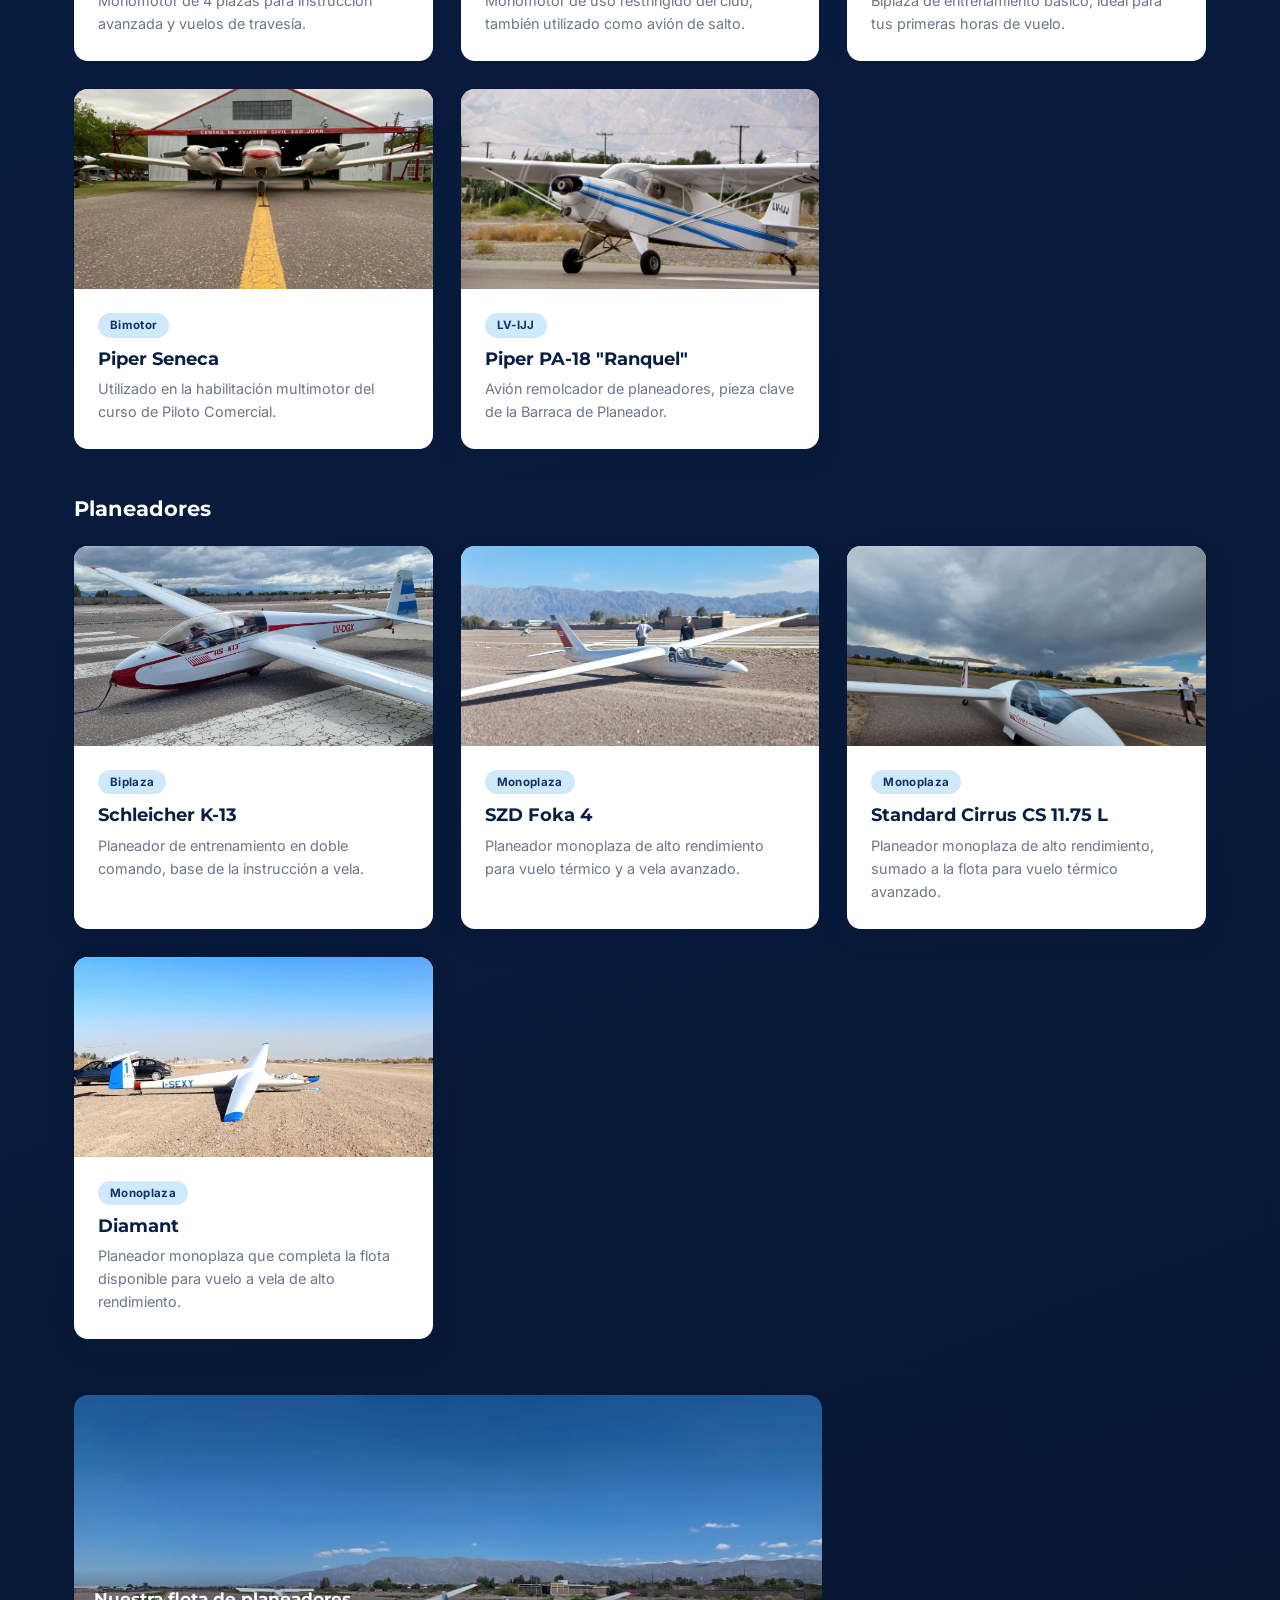
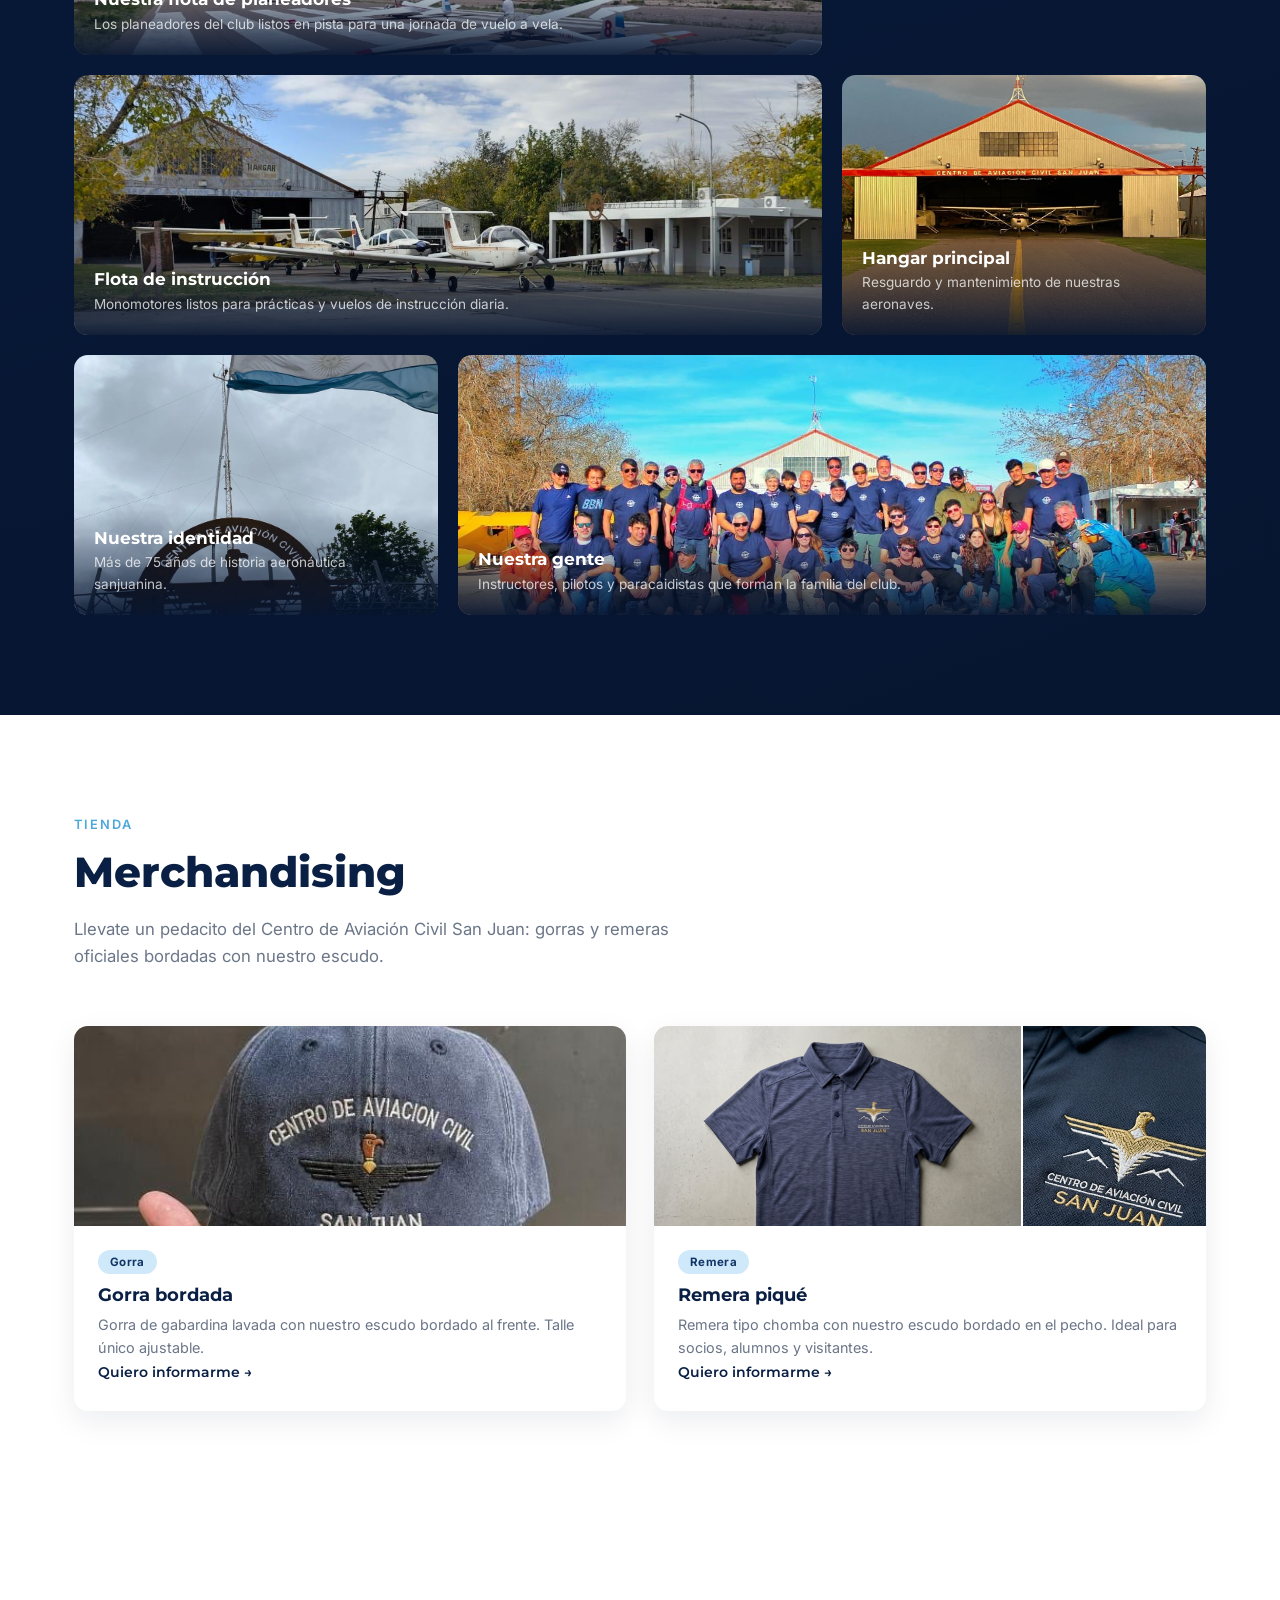
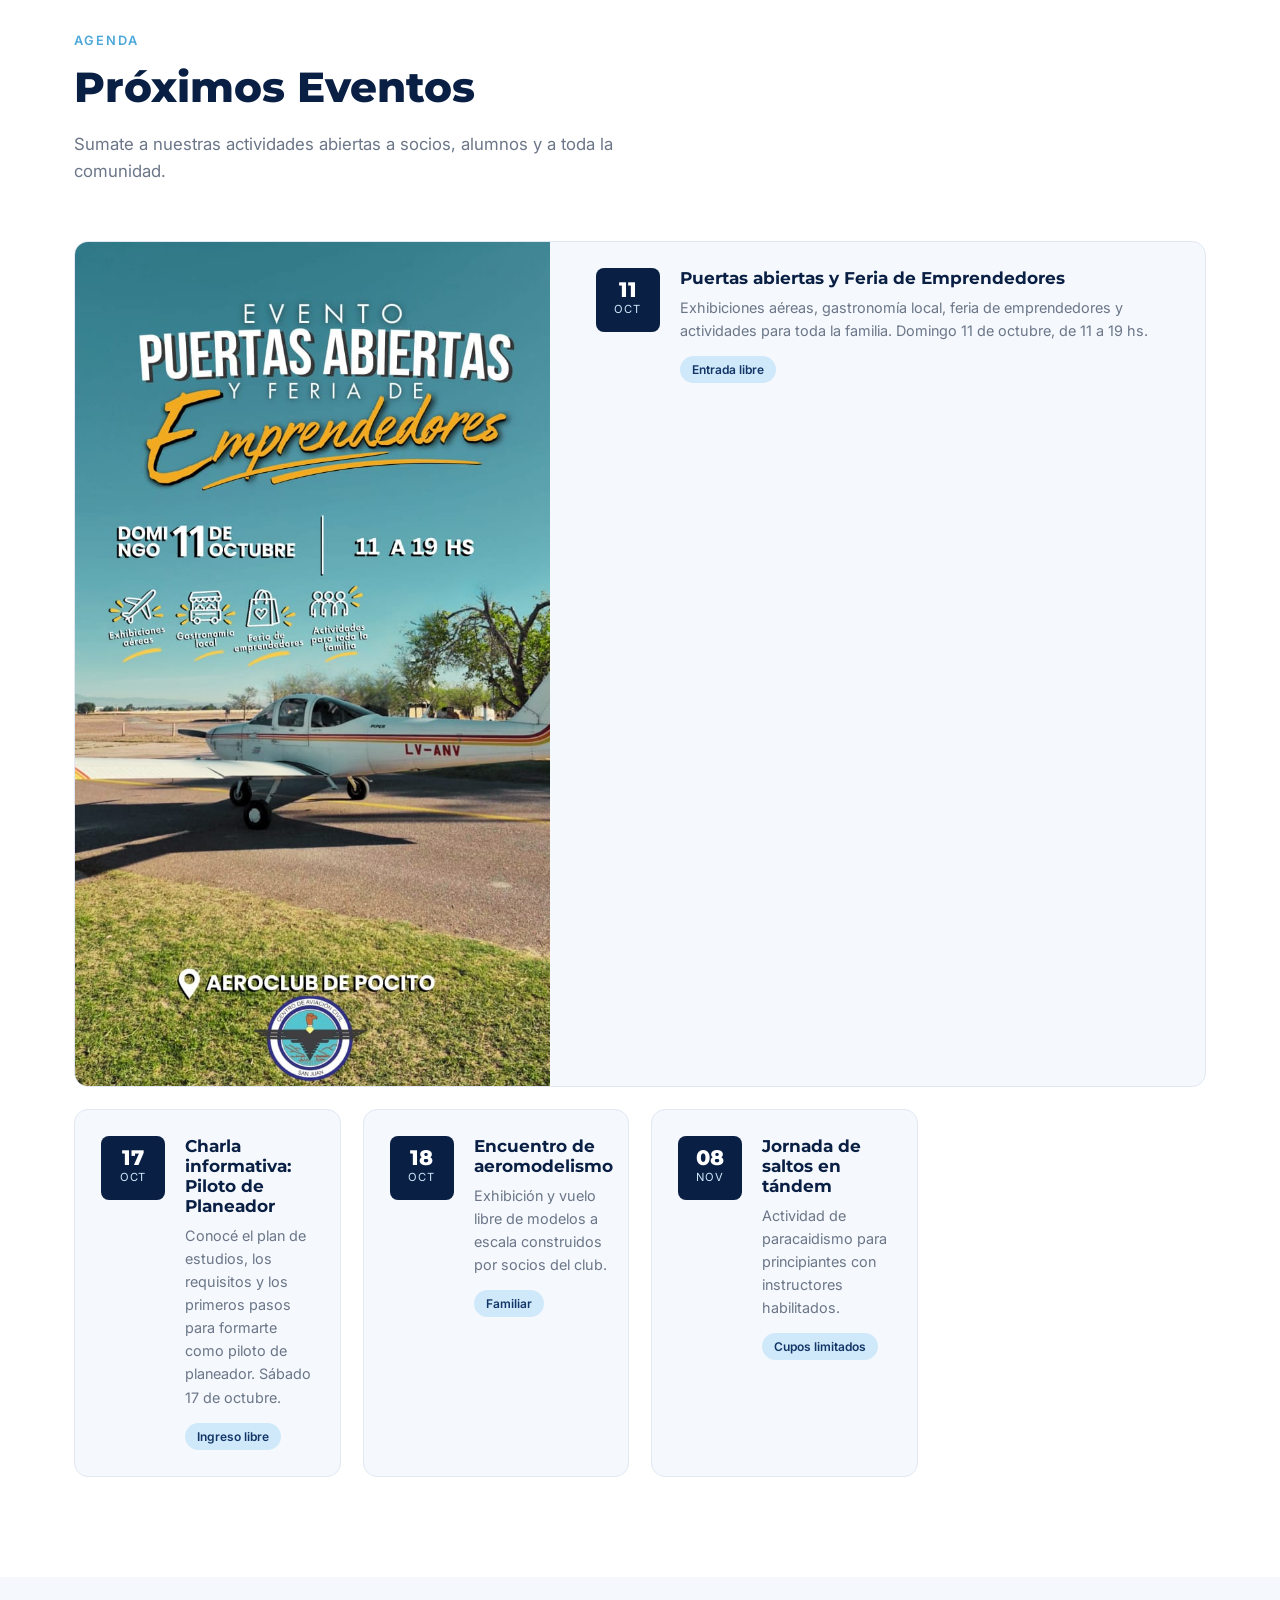
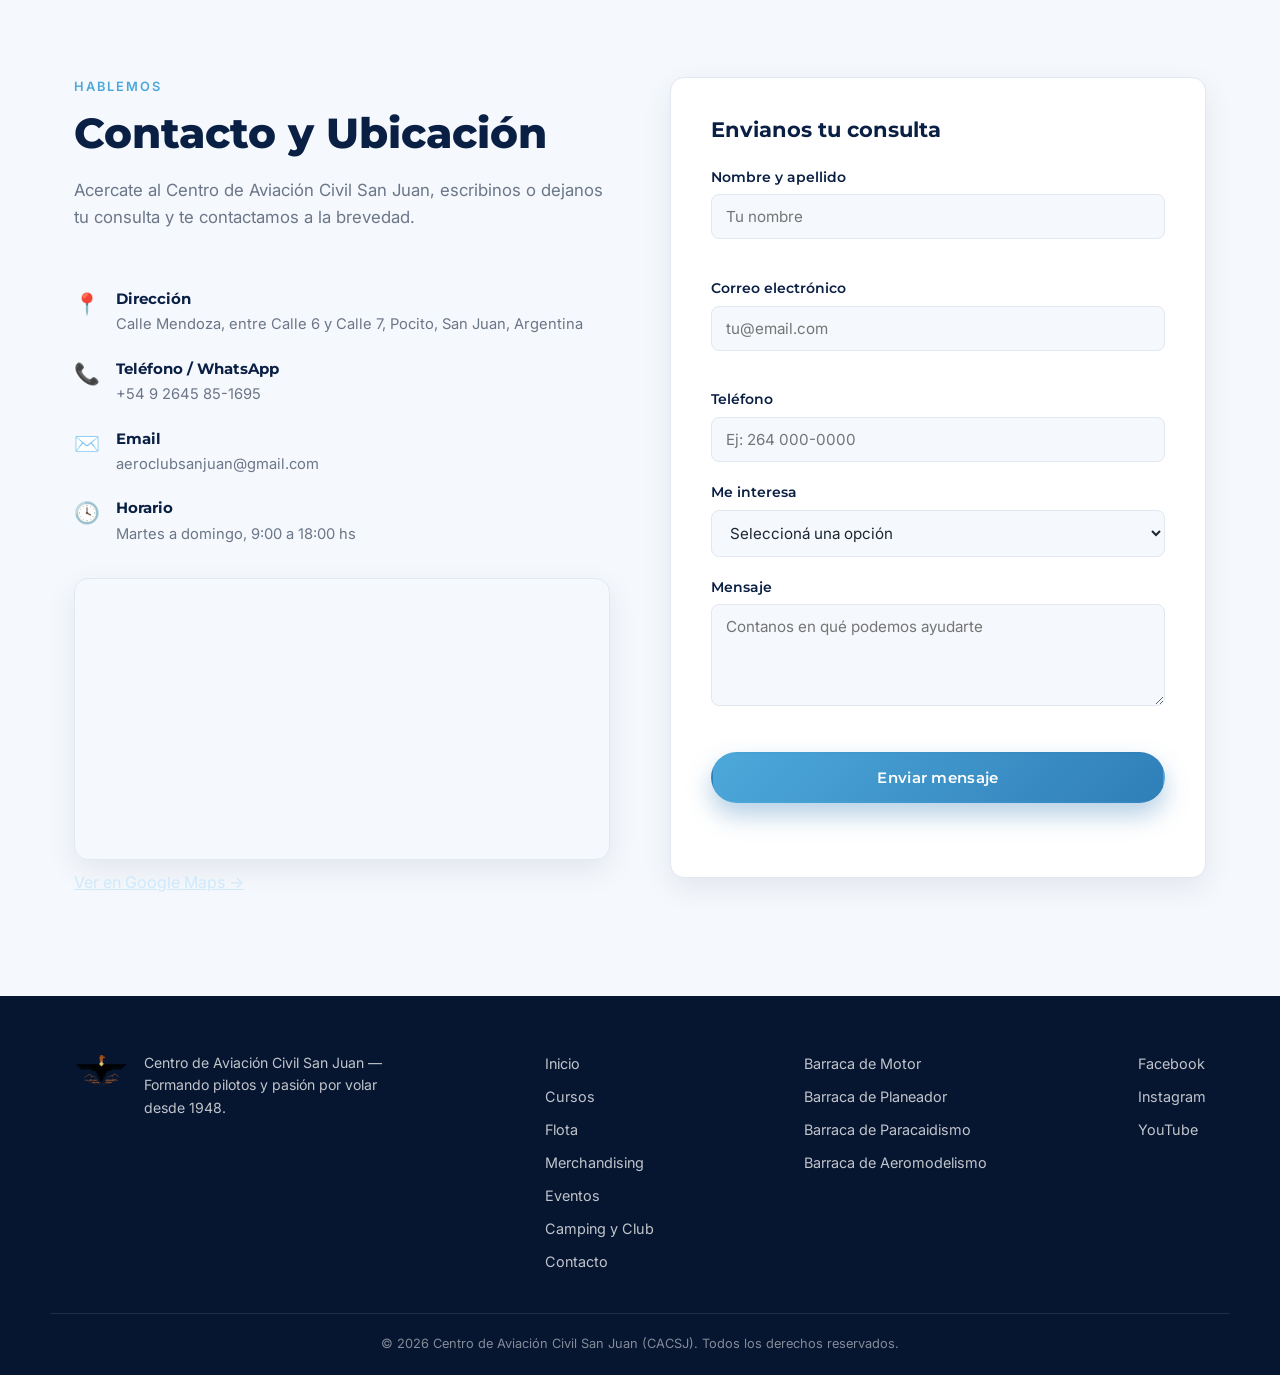
==== commit 4036f1d2: "Enviar el formulario de contacto por email, ampliar la foto de eventos y sumar botón de WhatsApp - C" ====
--- a/index.html
+++ b/index.html
@@ -363,28 +363,20 @@
         <p class="section__lead">Sumate a nuestras actividades abiertas a socios, alumnos y a toda la comunidad.</p>
 
         <div class="events-grid">
-          <article class="event-card">
-            <div class="event-card__date">
-              <span class="event-card__day">04</span>
-              <span class="event-card__month">Oct</span>
-            </div>
-            <div class="event-card__body">
-              <h3>Jornada de vuelos de bautismo</h3>
-              <p>Viví tu primer vuelo en avión acompañado por un instructor certificado. Inscripción previa requerida.</p>
-              <span class="event-card__tag">Abierto a la comunidad</span>
-            </div>
-          </article>
-
-          <article class="event-card">
-            <div class="event-card__date">
-              <span class="event-card__day">11</span>
-              <span class="event-card__month">Oct</span>
-            </div>
-            <div class="event-card__body">
-              <img src="images/feriaemprendedores.jpeg" alt="Afiche del evento Puertas Abiertas y Feria de Emprendedores" class="event-card__poster" loading="lazy">
-              <h3>Puertas abiertas y Feria de Emprendedores</h3>
-              <p>Exhibiciones aéreas, gastronomía local, feria de emprendedores y actividades para toda la familia. Domingo 11 de octubre, de 11 a 19 hs.</p>
-              <span class="event-card__tag">Entrada libre</span>
+          <article class="event-card event-card--featured">
+            <div class="event-card__media">
+              <img src="images/feriaemprendedores.jpeg" alt="Afiche del evento Puertas Abiertas y Feria de Emprendedores" loading="lazy">
+            </div>
+            <div class="event-card__content">
+              <div class="event-card__date">
+                <span class="event-card__day">11</span>
+                <span class="event-card__month">Oct</span>
+              </div>
+              <div class="event-card__body">
+                <h3>Puertas abiertas y Feria de Emprendedores</h3>
+                <p>Exhibiciones aéreas, gastronomía local, feria de emprendedores y actividades para toda la familia. Domingo 11 de octubre, de 11 a 19 hs.</p>
+                <span class="event-card__tag">Entrada libre</span>
+              </div>
             </div>
           </article>
 
@@ -421,18 +413,6 @@
               <h3>Jornada de saltos en tándem</h3>
               <p>Actividad de paracaidismo para principiantes con instructores habilitados.</p>
               <span class="event-card__tag">Cupos limitados</span>
-            </div>
-          </article>
-
-          <article class="event-card">
-            <div class="event-card__date">
-              <span class="event-card__day">22</span>
-              <span class="event-card__month">Nov</span>
-            </div>
-            <div class="event-card__body">
-              <h3>Charla informativa: Piloto Comercial</h3>
-              <p>Conocé el plan de estudios, requisitos y salidas laborales de la carrera comercial.</p>
-              <span class="event-card__tag">Ingreso libre</span>
             </div>
           </article>
         </div>
@@ -458,8 +438,8 @@
             <li>
               <span class="contact-list__icon">📞</span>
               <div>
-                <strong>Teléfono</strong>
-                <p>+54 264 000-0000</p>
+                <strong>Teléfono / WhatsApp</strong>
+                <p><a href="https://wa.me/5492645851695?text=Hola%2C%20quiero%20consultar%20sobre%20el%20Centro%20de%20Aviaci%C3%B3n%20Civil%20San%20Juan" target="_blank" rel="noopener">+54 9 2645 85-1695</a></p>
               </div>
             </li>
             <li>
@@ -490,8 +470,14 @@
         </div>
 
         <div class="contacto__form-wrap">
-          <form id="contactForm" class="contact-form" novalidate>
+          <form id="contactForm" class="contact-form" action="https://formsubmit.co/aeroclubsanjuan@gmail.com" method="POST" novalidate>
             <h3>Envianos tu consulta</h3>
+
+            <input type="hidden" name="_subject" value="Nueva consulta desde la web — Centro de Aviación Civil San Juan">
+            <input type="hidden" name="_template" value="table">
+            <input type="hidden" name="_captcha" value="false">
+            <input type="hidden" name="_next" value="https://nicofrini.github.io/aeroclub-web/index.html?sent=1#contacto">
+            <input type="text" name="_honey" style="display:none" tabindex="-1" autocomplete="off">
 
             <div class="form-group">
               <label for="name">Nombre y apellido</label>
@@ -573,6 +559,13 @@
     </div>
   </footer>
 
+  <a href="https://wa.me/5492645851695?text=Hola%2C%20quiero%20consultar%20sobre%20el%20Centro%20de%20Aviaci%C3%B3n%20Civil%20San%20Juan" target="_blank" rel="noopener" class="whatsapp-float" aria-label="Escribinos por WhatsApp">
+    <svg viewBox="0 0 24 24" fill="currentColor" xmlns="http://www.w3.org/2000/svg" aria-hidden="true">
+      <path d="M17.472 14.382c-.297-.149-1.758-.867-2.03-.967-.273-.099-.471-.148-.67.15-.197.297-.767.966-.94 1.164-.173.199-.347.223-.644.075-.297-.15-1.255-.463-2.39-1.475-.883-.788-1.48-1.761-1.653-2.059-.173-.297-.018-.458.13-.606.134-.133.298-.347.446-.52.149-.174.198-.298.298-.497.099-.198.05-.371-.025-.52-.075-.149-.669-1.612-.916-2.207-.242-.579-.487-.5-.669-.51-.173-.008-.371-.01-.57-.01-.198 0-.52.074-.792.372-.272.297-1.04 1.016-1.04 2.479 0 1.462 1.065 2.875 1.213 3.074.149.198 2.096 3.2 5.077 4.487.709.306 1.262.489 1.694.625.712.227 1.36.195 1.871.118.571-.085 1.758-.719 2.006-1.413.248-.694.248-1.289.173-1.413-.074-.124-.272-.198-.57-.347z"/>
+      <path d="M12.001 2C6.478 2 2 6.477 2 12c0 1.86.505 3.6 1.382 5.11L2 22l5.03-1.36A9.958 9.958 0 0012 22c5.523 0 10-4.477 10-10S17.523 2 12.001 2zm0 18.062a8.03 8.03 0 01-4.2-1.175l-.301-.179-3.126.845.84-3.05-.196-.313A8.03 8.03 0 1120.062 12 8.06 8.06 0 0112 20.062z"/>
+    </svg>
+  </a>
+
   <button id="backToTop" class="back-to-top" aria-label="Volver arriba">↑</button>
 
   <script src="script.js"></script>
--- a/styles.css
+++ b/styles.css
@@ -167,7 +167,7 @@
 }
 
 .navbar__logo {
-  height: 50px;
+  height: 62px;
   width: auto;
 }
 
@@ -1051,12 +1051,44 @@
   font-weight: 600;
 }
 
-.event-card__poster {
+.event-card--featured {
+  grid-column: 1 / -1;
+  flex-direction: row;
+  padding: 0;
+  overflow: hidden;
+}
+
+.event-card__media {
+  flex: 0 0 42%;
+  align-self: stretch;
+  min-height: 260px;
+}
+
+.event-card__media img {
   width: 100%;
-  max-height: 220px;
+  height: 100%;
   object-fit: cover;
-  border-radius: var(--radius-sm);
-  margin-bottom: 14px;
+  display: block;
+}
+
+.event-card--featured .event-card__content {
+  display: flex;
+  gap: 20px;
+  padding: 26px;
+  flex: 1;
+  min-width: 0;
+}
+
+@media (max-width: 640px) {
+  .event-card--featured {
+    flex-direction: column;
+  }
+
+  .event-card__media {
+    flex-basis: auto;
+    height: 220px;
+    min-height: 0;
+  }
 }
 
 /* ===== Contacto ===== */
@@ -1269,10 +1301,37 @@
   color: rgba(255, 255, 255, 0.5);
 }
 
+/* ===== WhatsApp flotante ===== */
+.whatsapp-float {
+  position: fixed;
+  bottom: 28px;
+  right: 28px;
+  width: 56px;
+  height: 56px;
+  border-radius: 50%;
+  background: #25d366;
+  color: var(--color-white);
+  display: flex;
+  align-items: center;
+  justify-content: center;
+  box-shadow: var(--shadow-soft);
+  z-index: 901;
+  transition: transform var(--transition);
+}
+
+.whatsapp-float:hover {
+  transform: scale(1.08);
+}
+
+.whatsapp-float svg {
+  width: 30px;
+  height: 30px;
+}
+
 /* ===== Back to top ===== */
 .back-to-top {
   position: fixed;
-  bottom: 28px;
+  bottom: 94px;
   right: 28px;
   width: 46px;
   height: 46px;
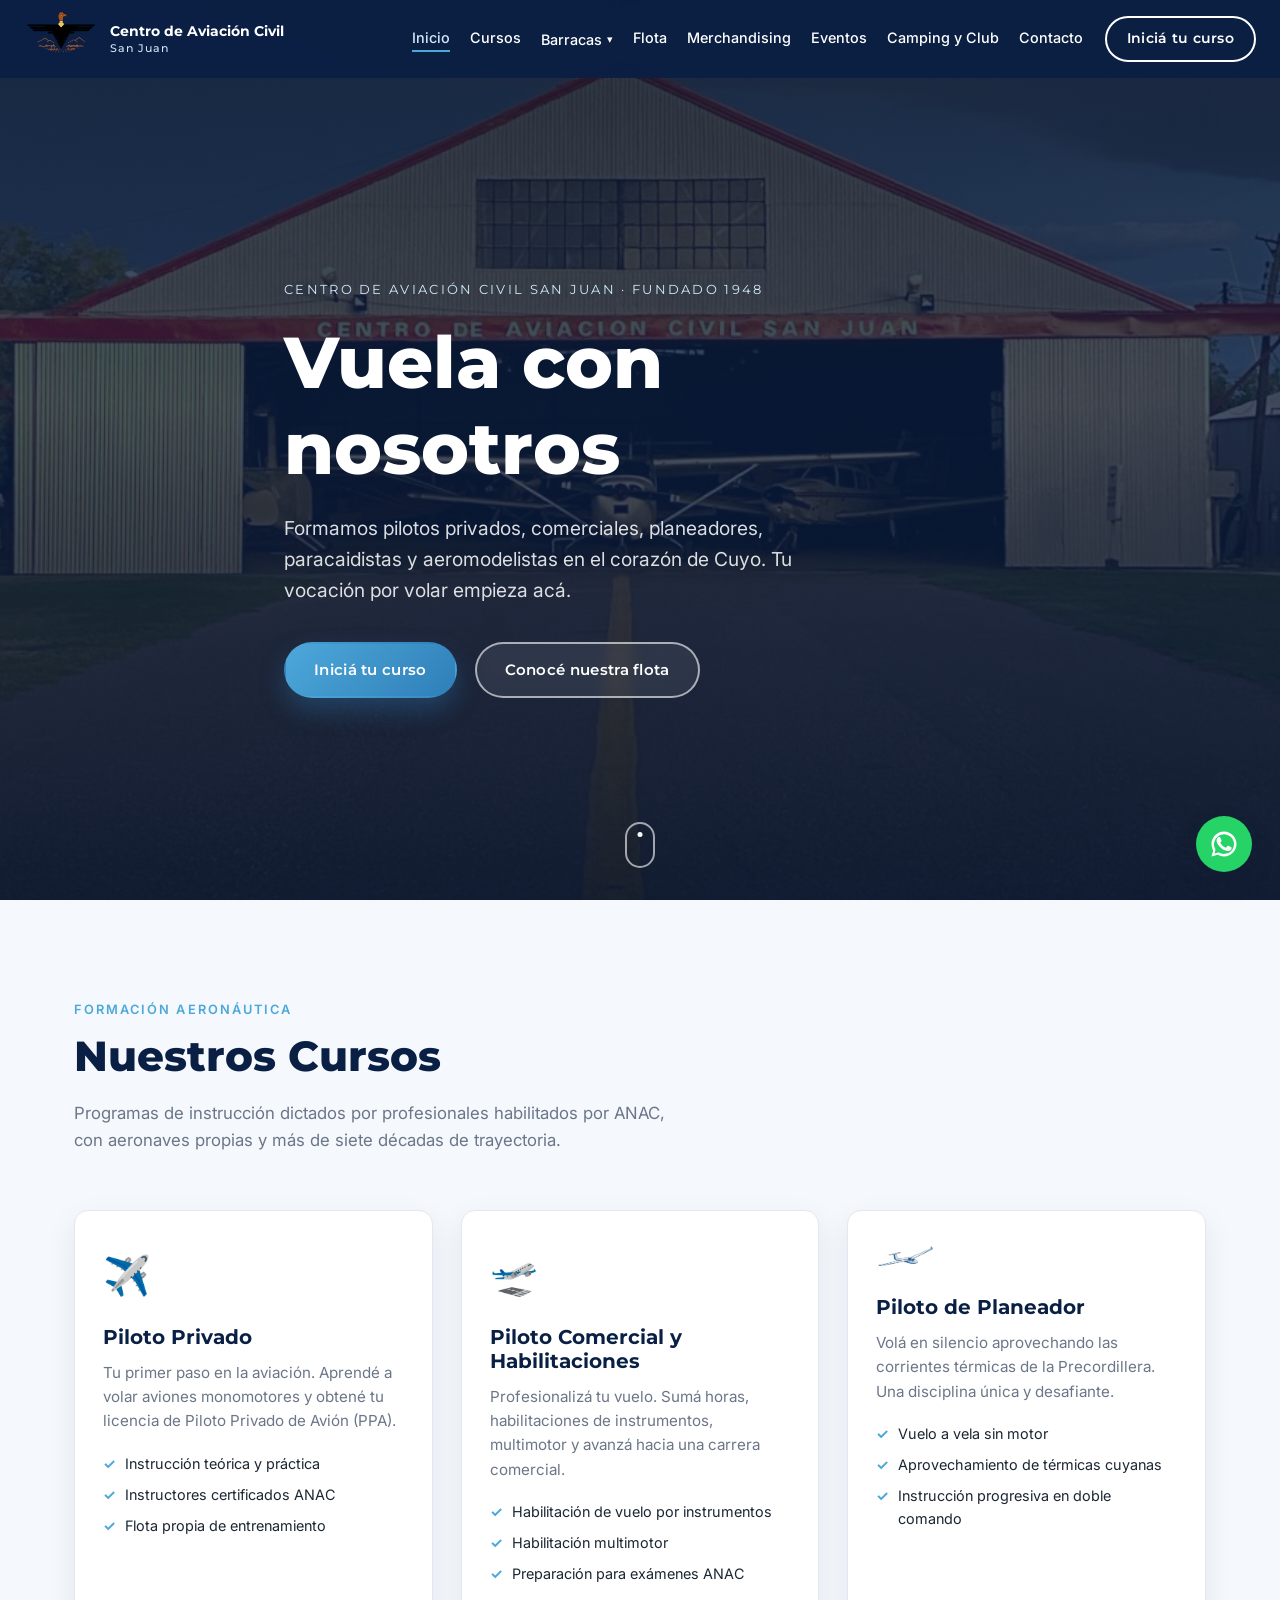
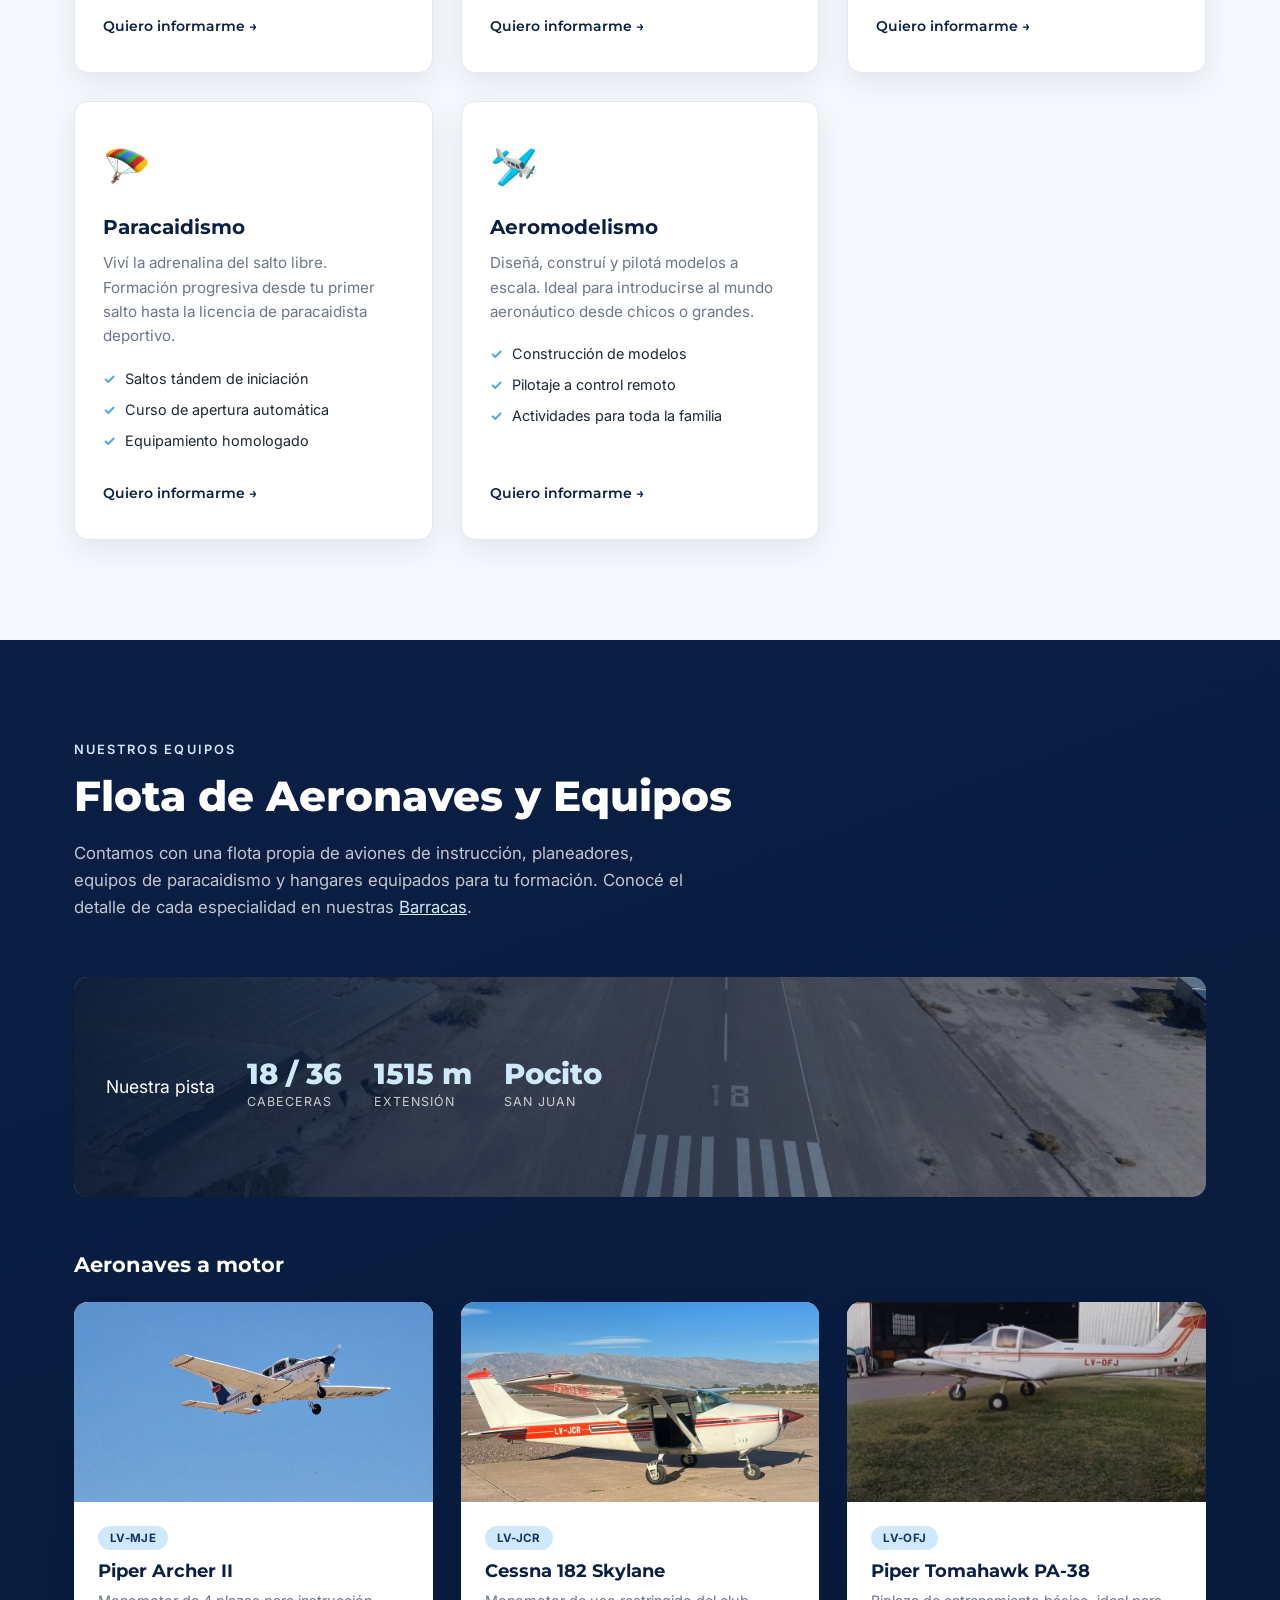
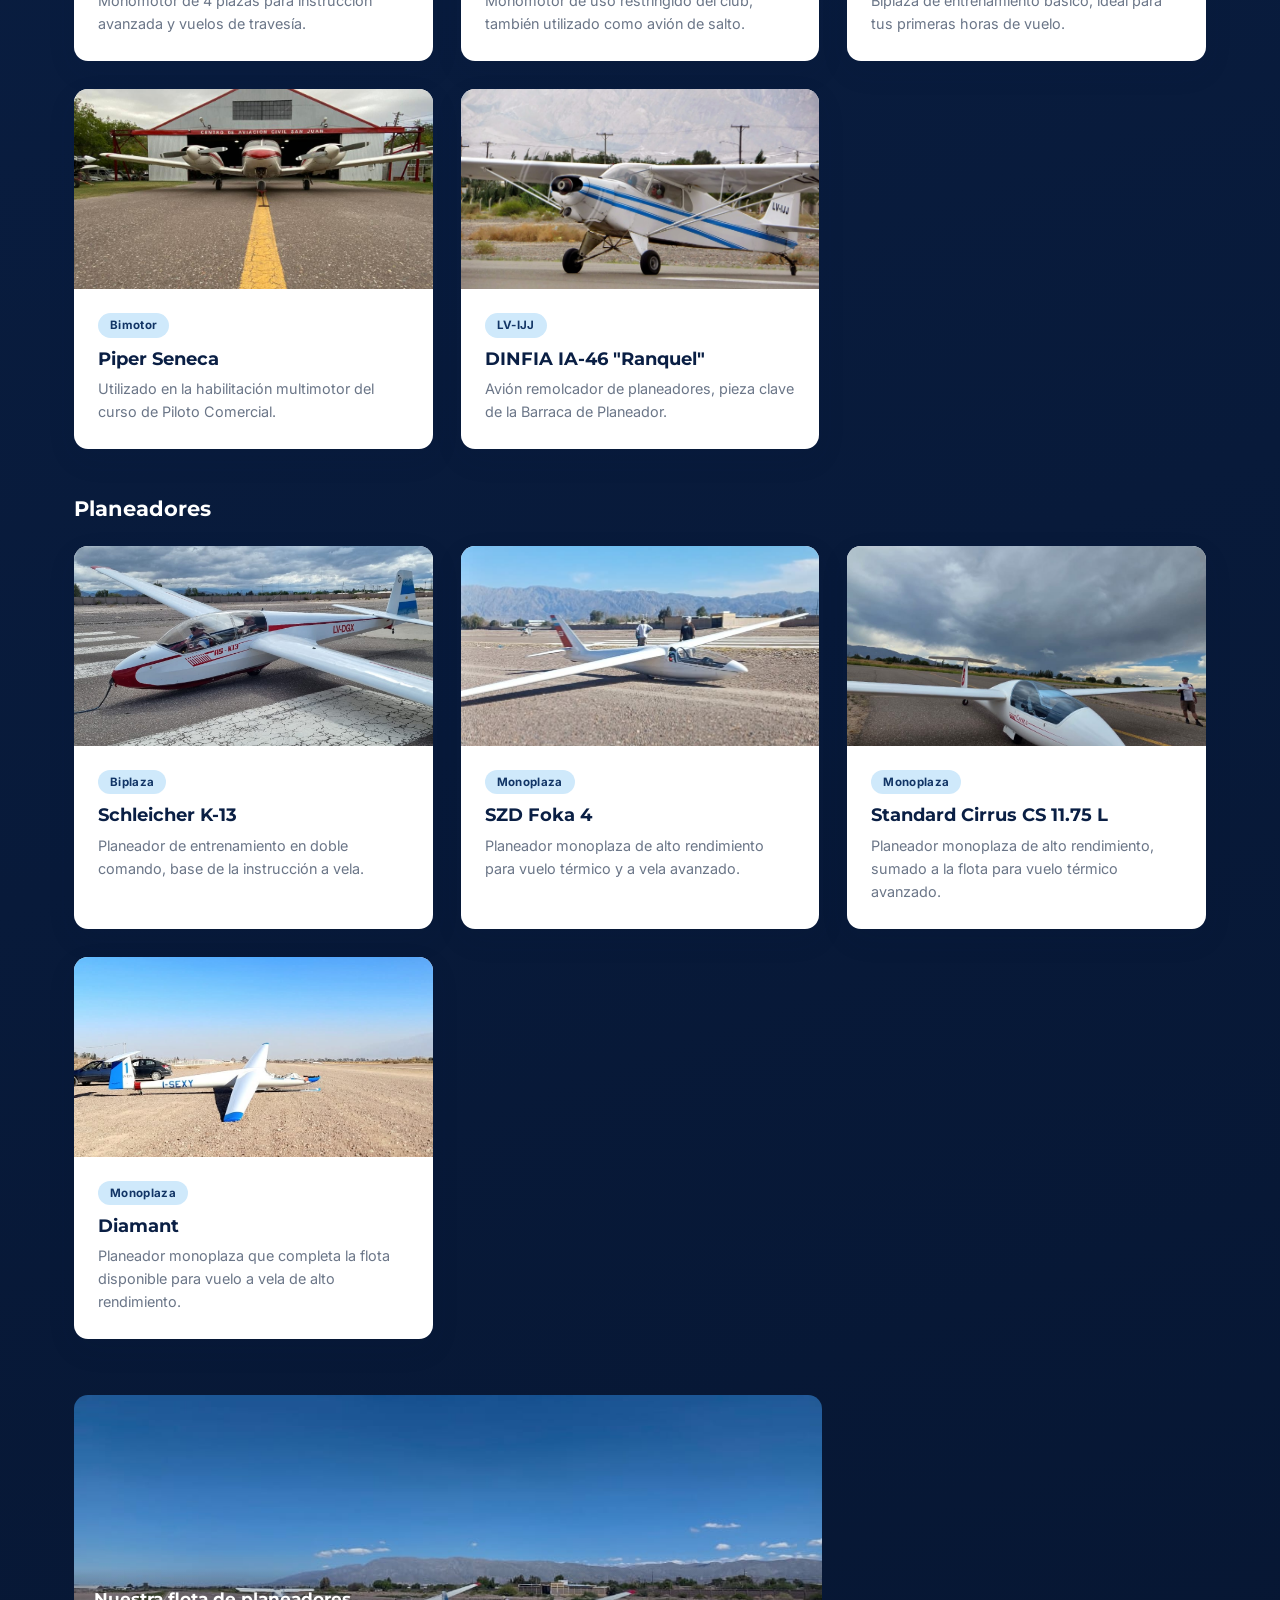
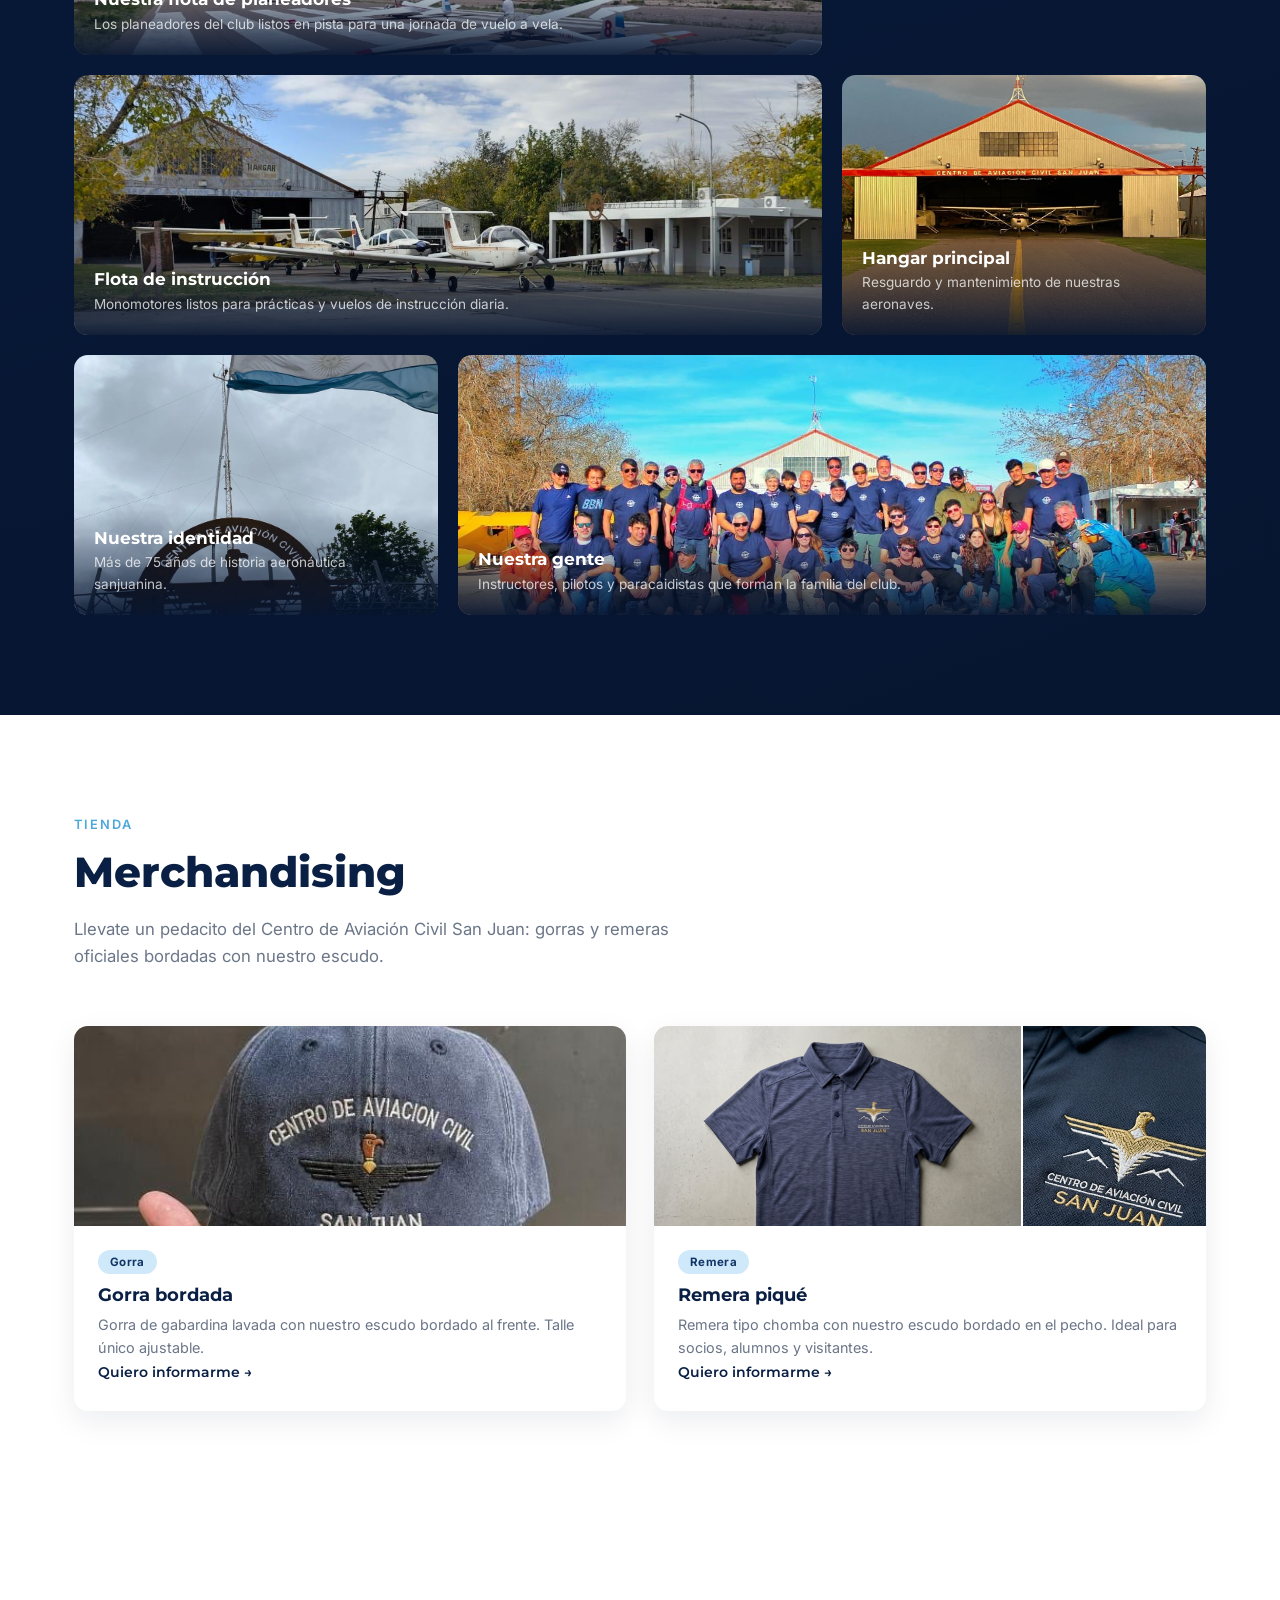
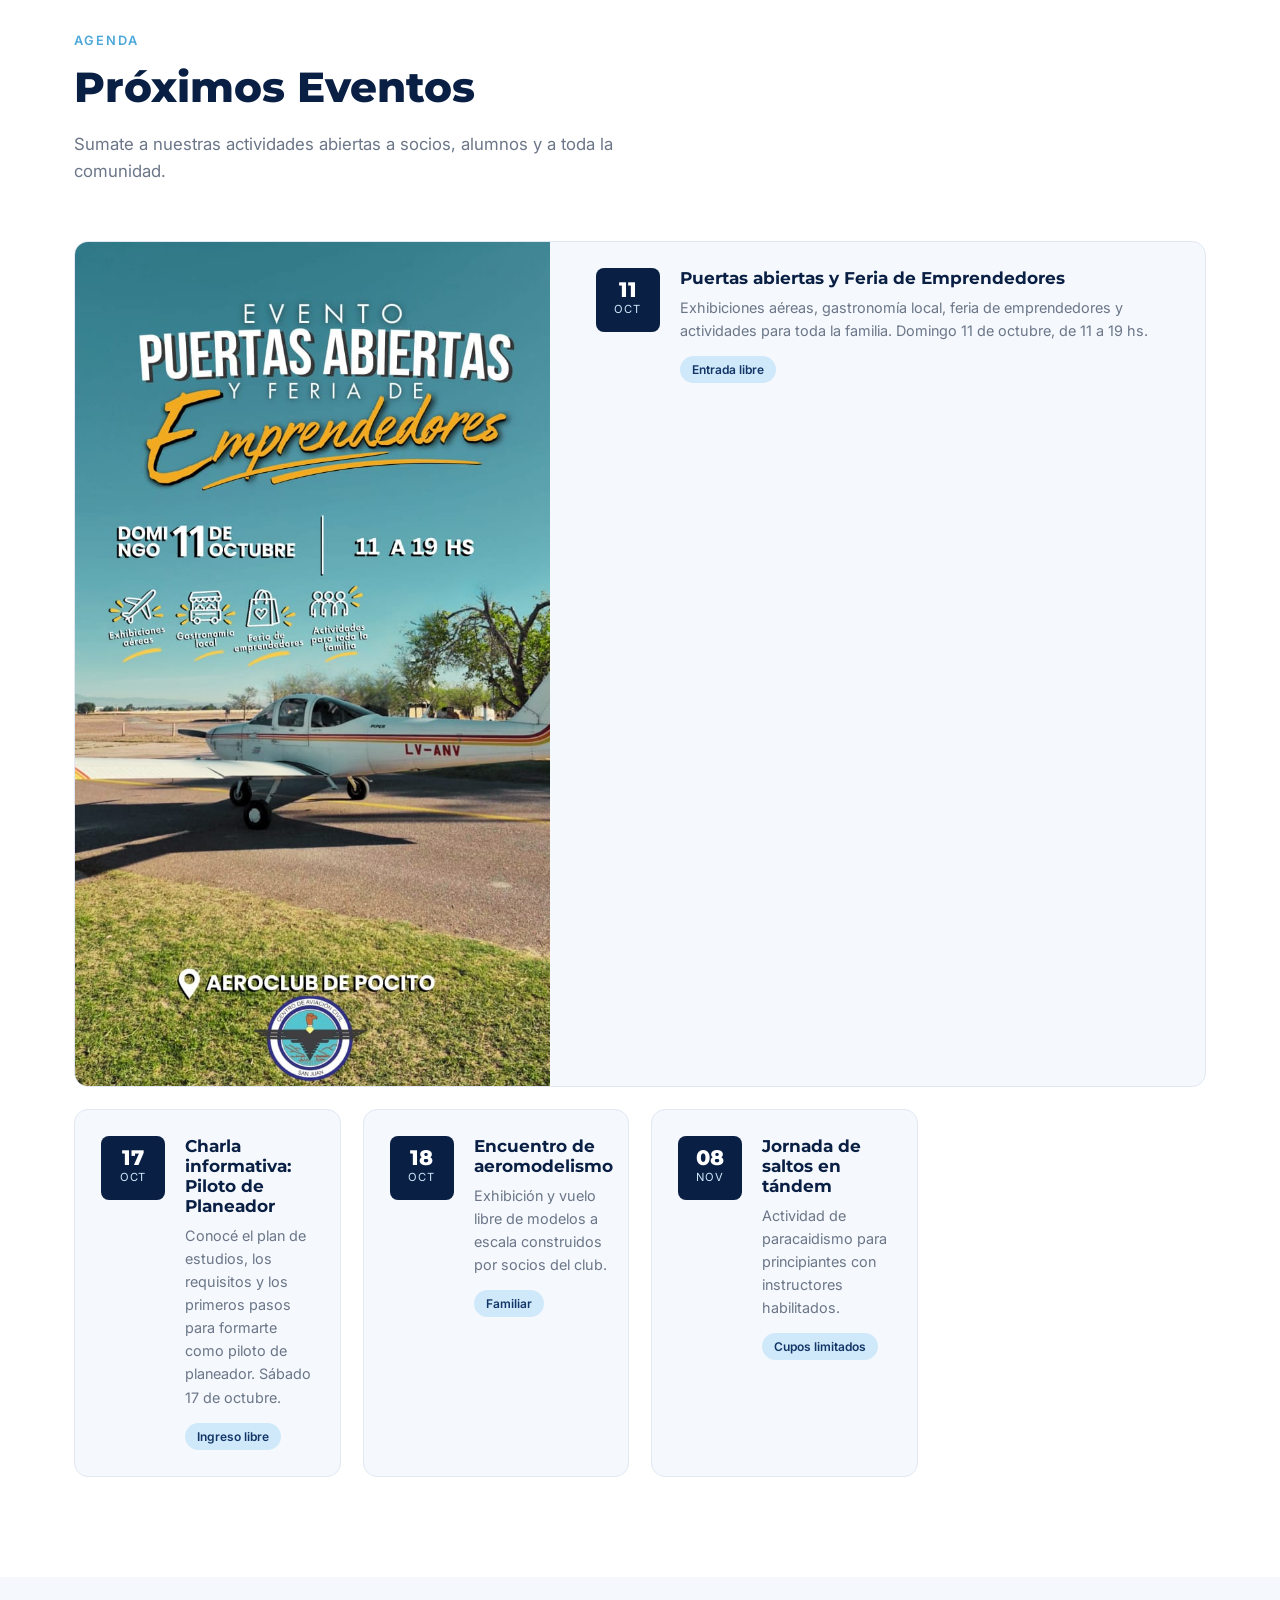
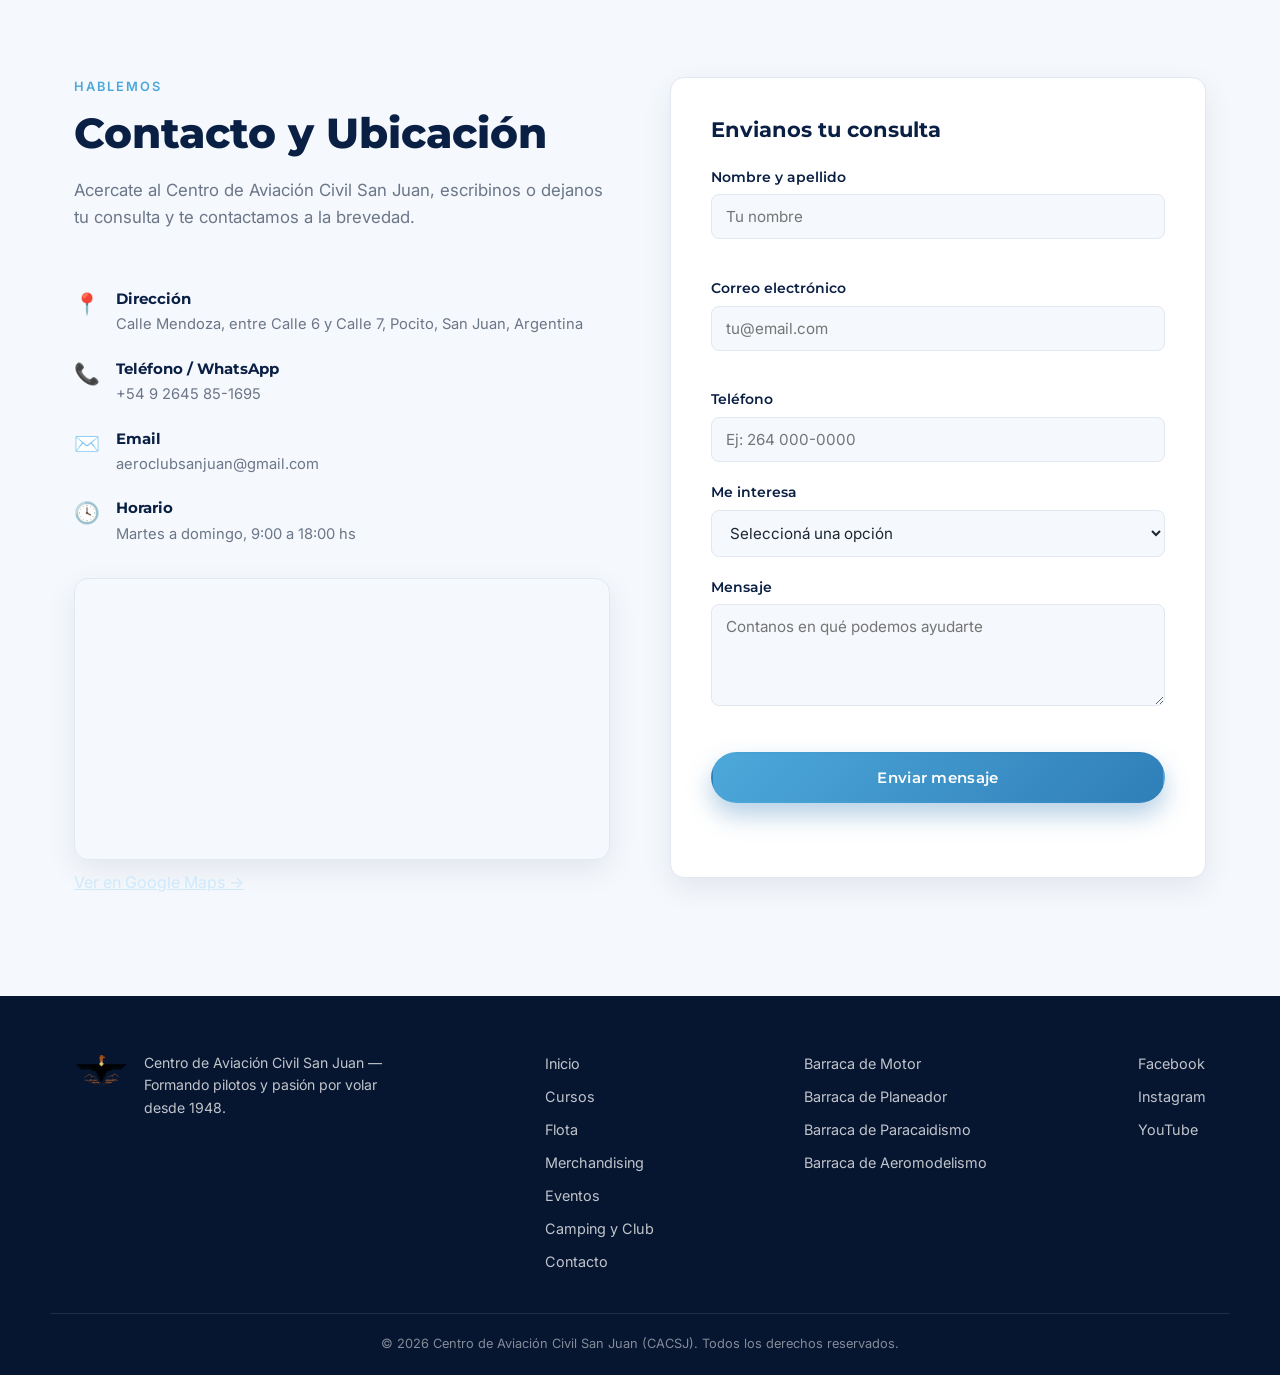
==== commit 07f2bab0: "Corregir modelo del Ranquel, sumar logo y nuevas fotos, y rotar portada del inicio - Ranquel: DINFIA" ====
--- a/index.html
+++ b/index.html
@@ -54,7 +54,9 @@
   <main>
     <!-- ===== HERO ===== -->
     <section id="inicio" class="hero">
-      <div class="hero__bg" style="background-image: url('images/hangar-sunset.jpeg');"></div>
+      <div class="hero__bg is-active" style="background-image: url('images/hangar-sunset.jpeg');"></div>
+      <div class="hero__bg" style="background-image: url('images/Aeroclub.jpeg');"></div>
+      <div class="hero__bg" style="background-image: url('images/eventoAviones.jpeg');"></div>
       <div class="hero__overlay"></div>
       <div class="container hero__content">
         <p class="hero__eyebrow">Centro de Aviación Civil San Juan · Fundado 1948</p>
@@ -218,11 +220,11 @@
 
           <article class="fleet-card">
             <div class="fleet-card__img-wrap">
-              <img src="images/ranquel.jpeg" alt="Piper PA-18 Ranquel LV-IJJ, avión remolcador" loading="lazy">
+              <img src="images/ranquel.jpeg" alt="DINFIA IA-46 Ranquel LV-IJJ, avión remolcador" loading="lazy">
             </div>
             <div class="fleet-card__body">
               <span class="fleet-card__tag">LV-IJJ</span>
-              <h4 class="fleet-card__title">Piper PA-18 "Ranquel"</h4>
+              <h4 class="fleet-card__title">DINFIA IA-46 "Ranquel"</h4>
               <p class="fleet-card__text">Avión remolcador de planeadores, pieza clave de la Barraca de Planeador.</p>
             </div>
           </article>
--- a/styles.css
+++ b/styles.css
@@ -336,6 +336,12 @@
   background-size: cover;
   background-position: center;
   transform: scale(1.05);
+  opacity: 0;
+  transition: opacity 1.2s ease;
+}
+
+.hero__bg.is-active {
+  opacity: 1;
 }
 
 .hero__overlay {
@@ -472,6 +478,22 @@
   font-weight: 800;
   color: var(--color-white);
   margin-bottom: 16px;
+}
+
+.page-hero__title-group {
+  display: flex;
+  align-items: center;
+  gap: 16px;
+}
+
+.page-hero__title-logo {
+  width: 56px;
+  height: 56px;
+  object-fit: contain;
+  border-radius: 50%;
+  background: rgba(255, 255, 255, 0.92);
+  padding: 4px;
+  flex-shrink: 0;
 }
 
 .page-hero__subtitle {
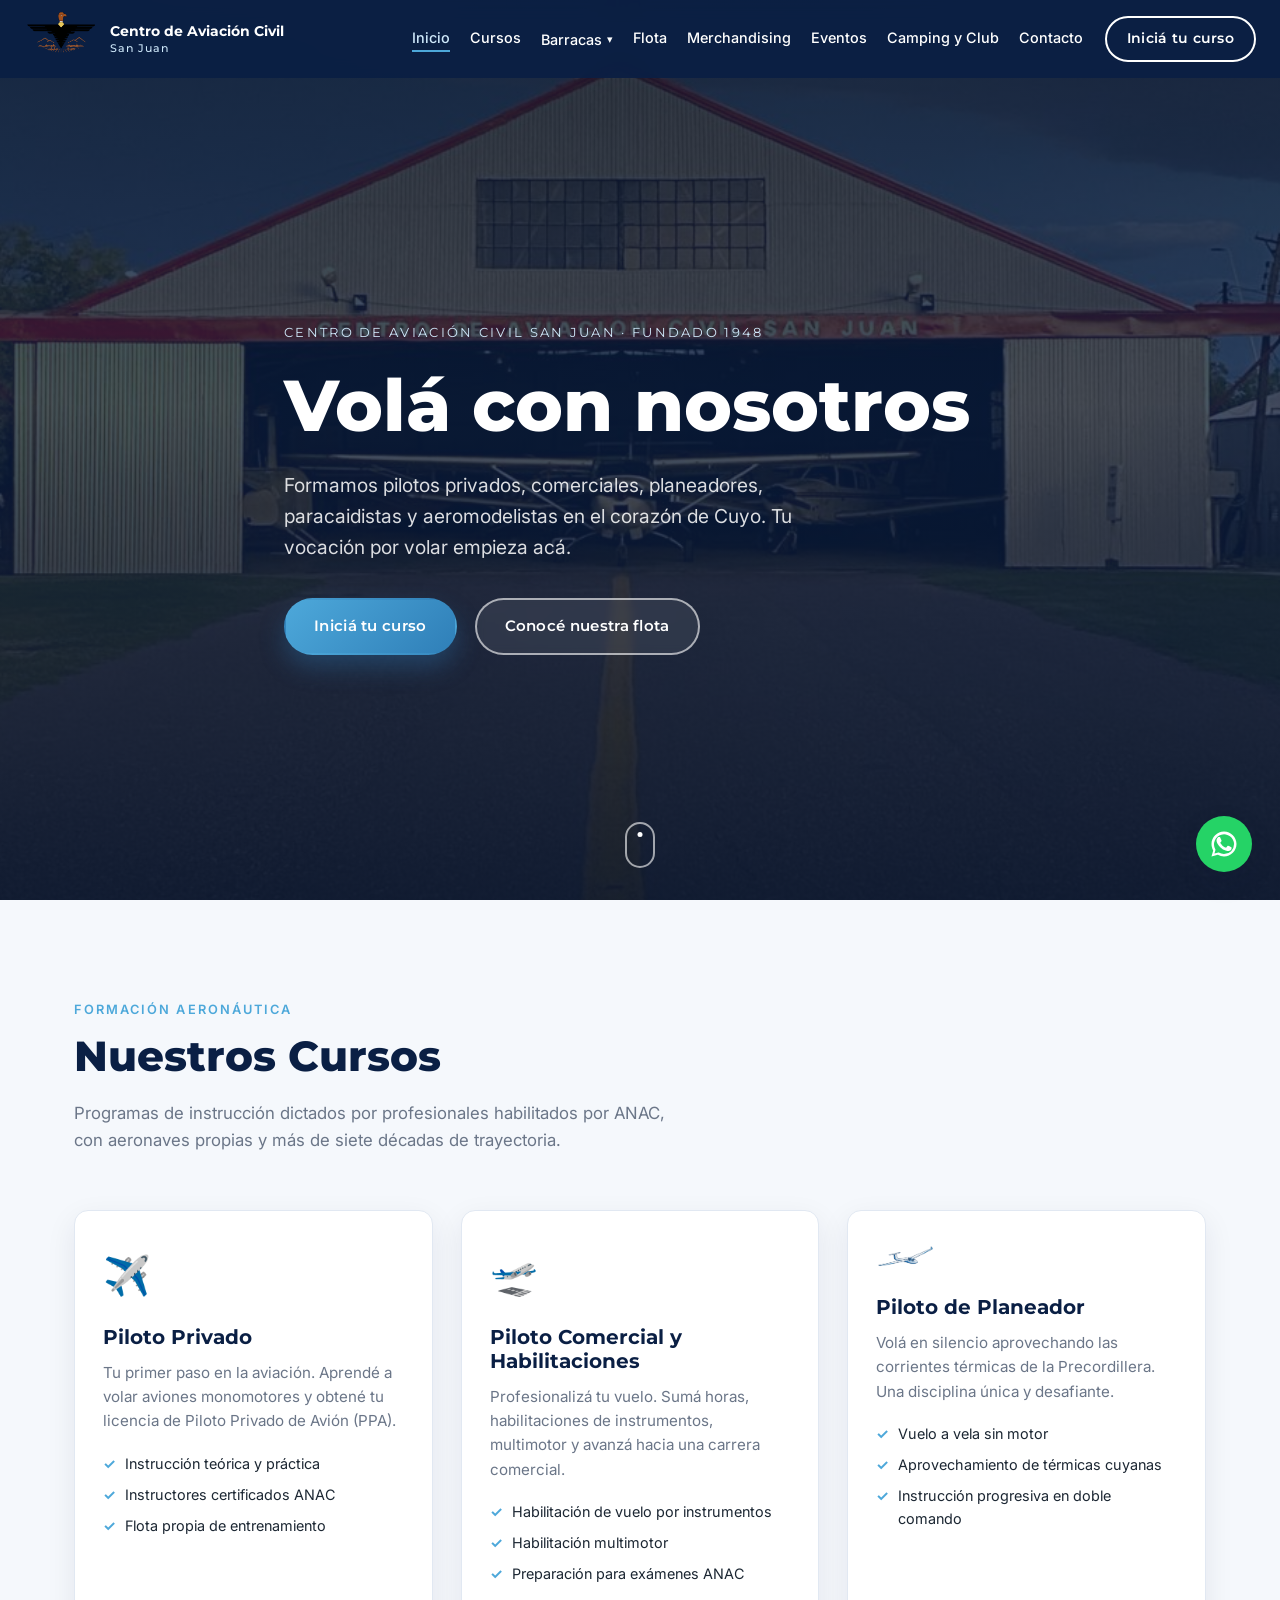
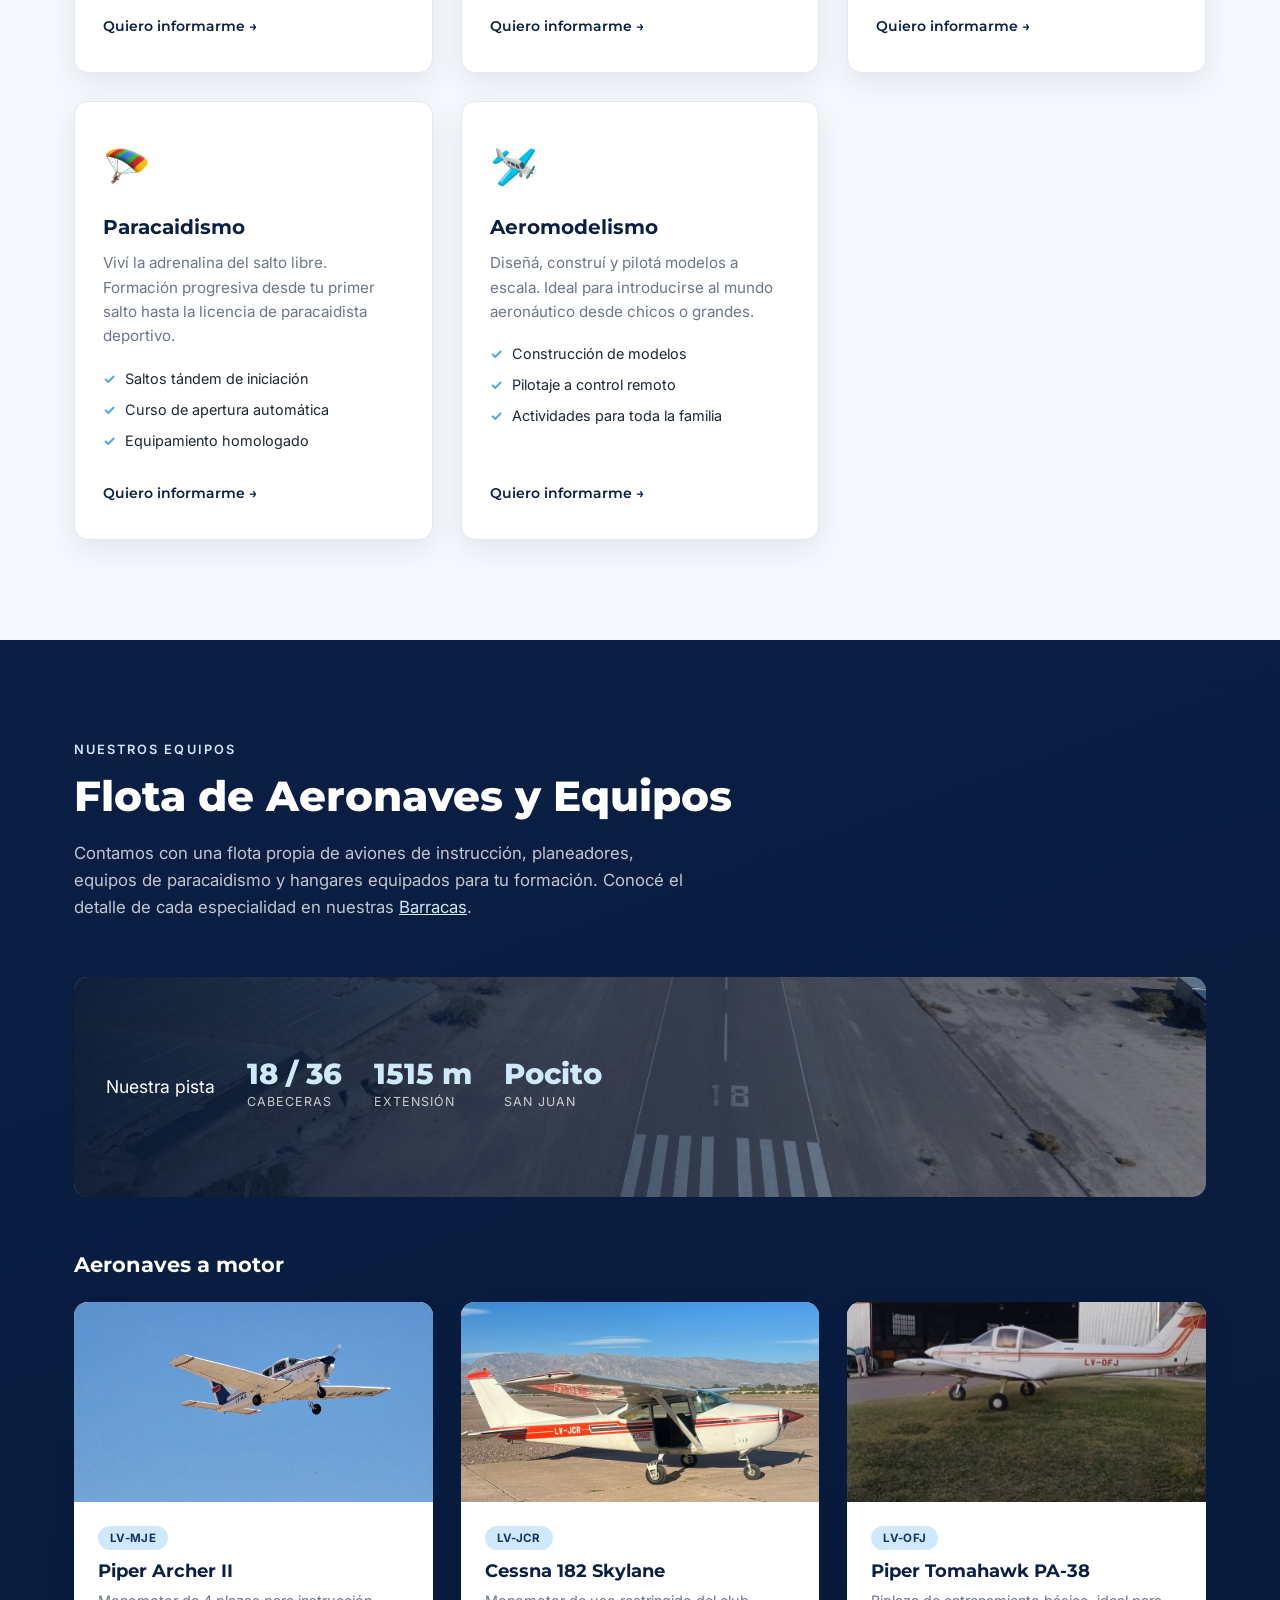
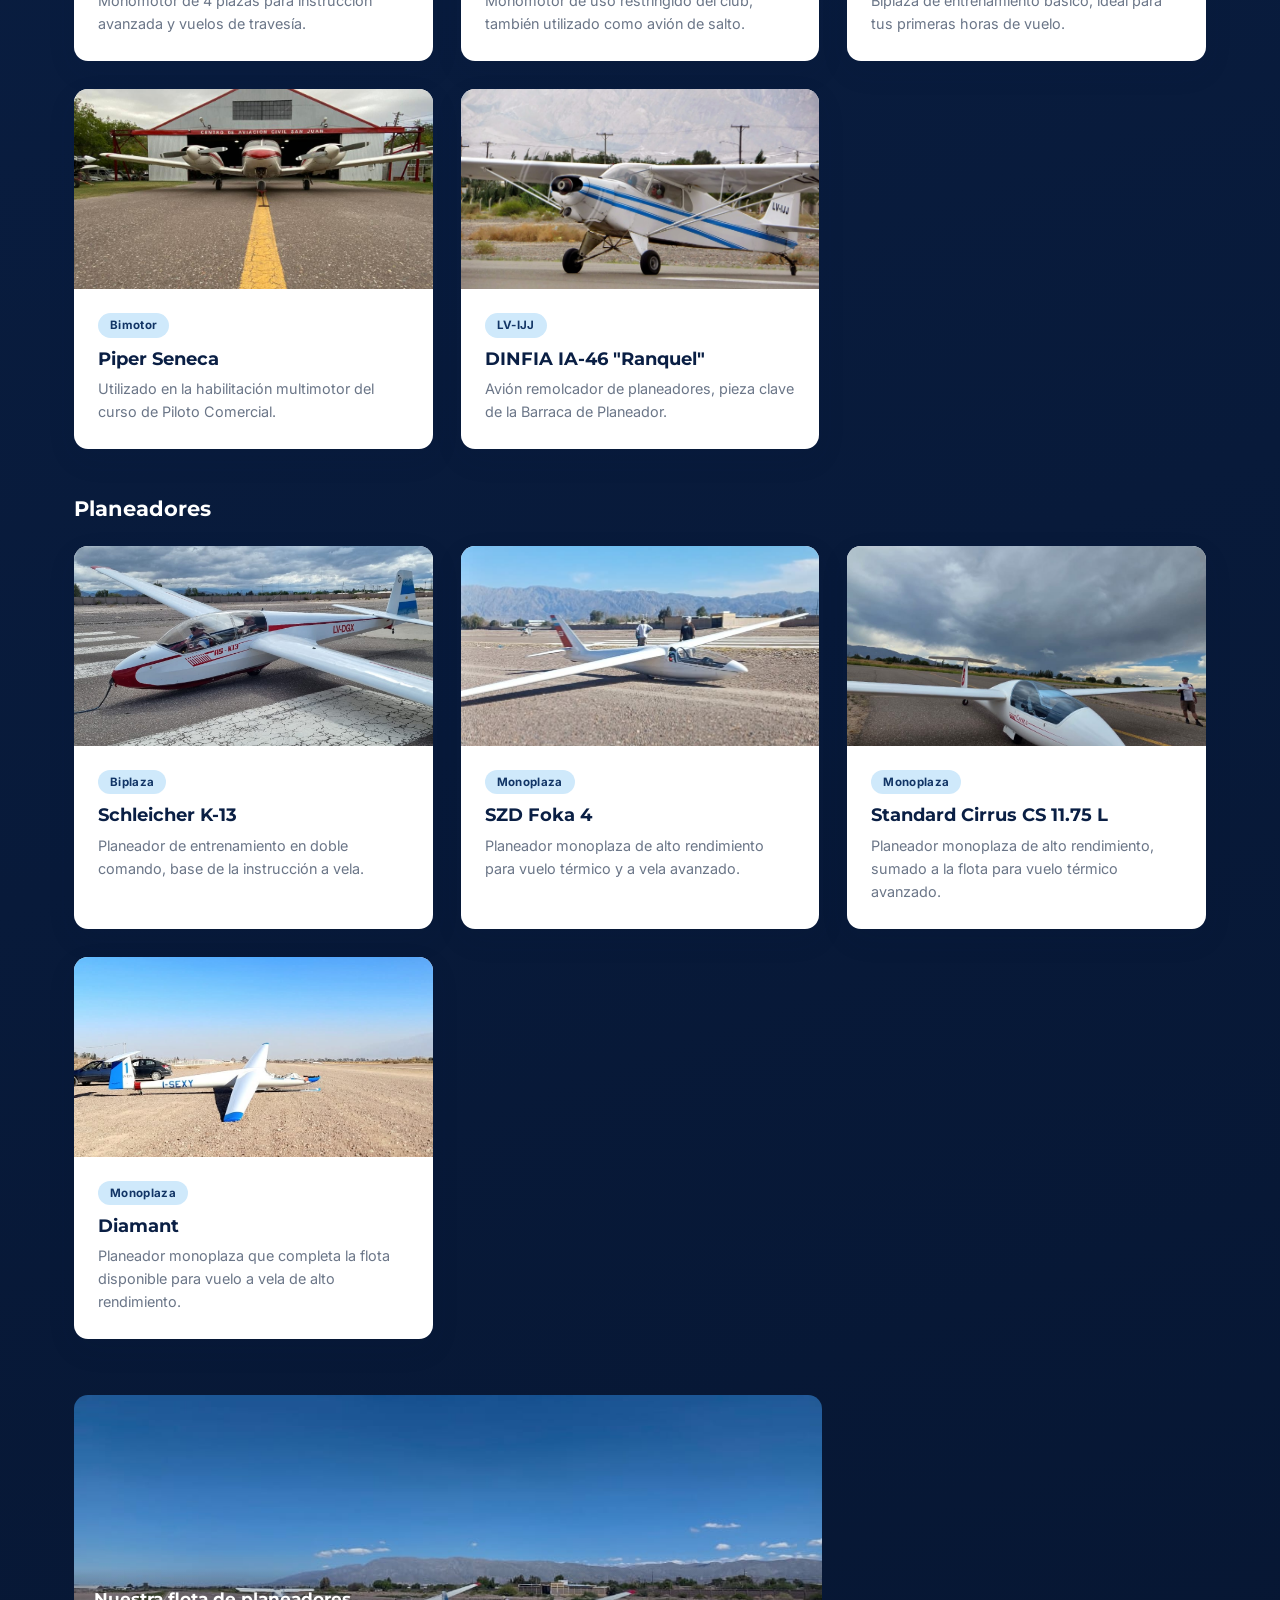
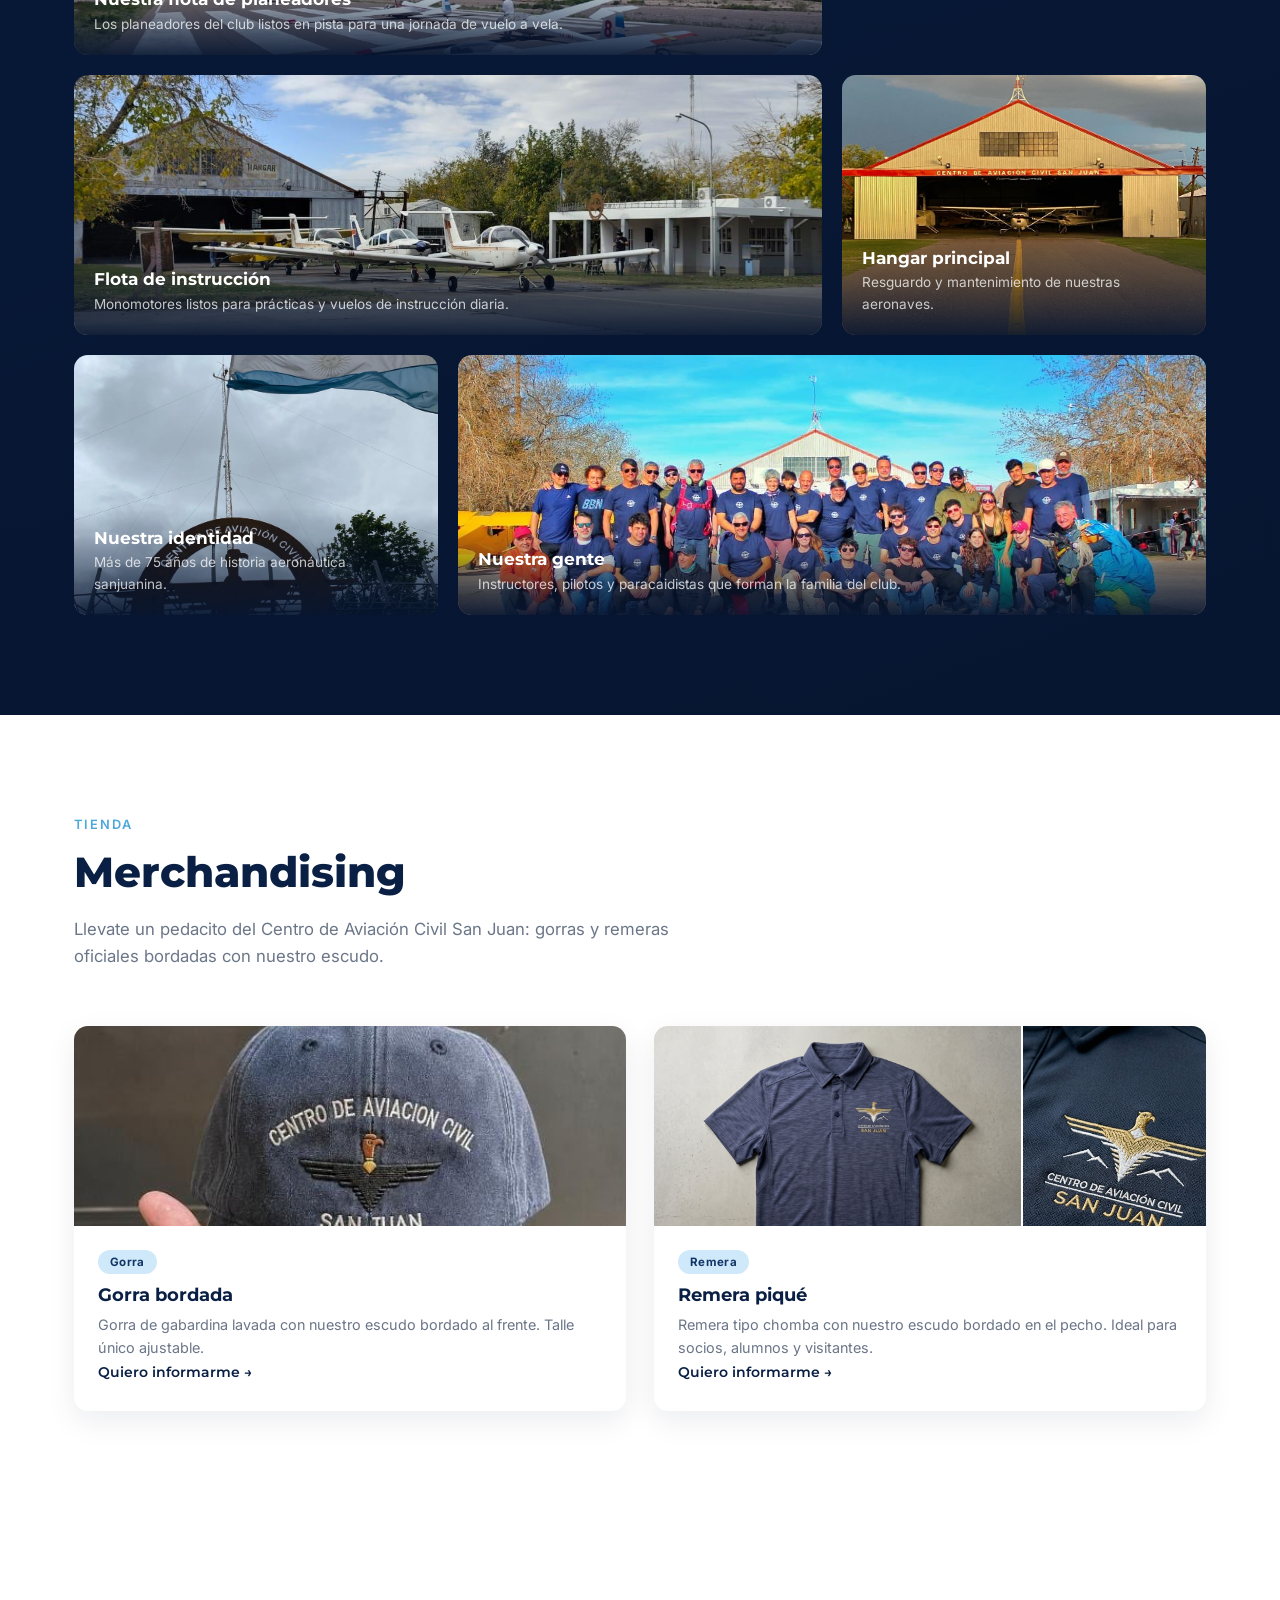
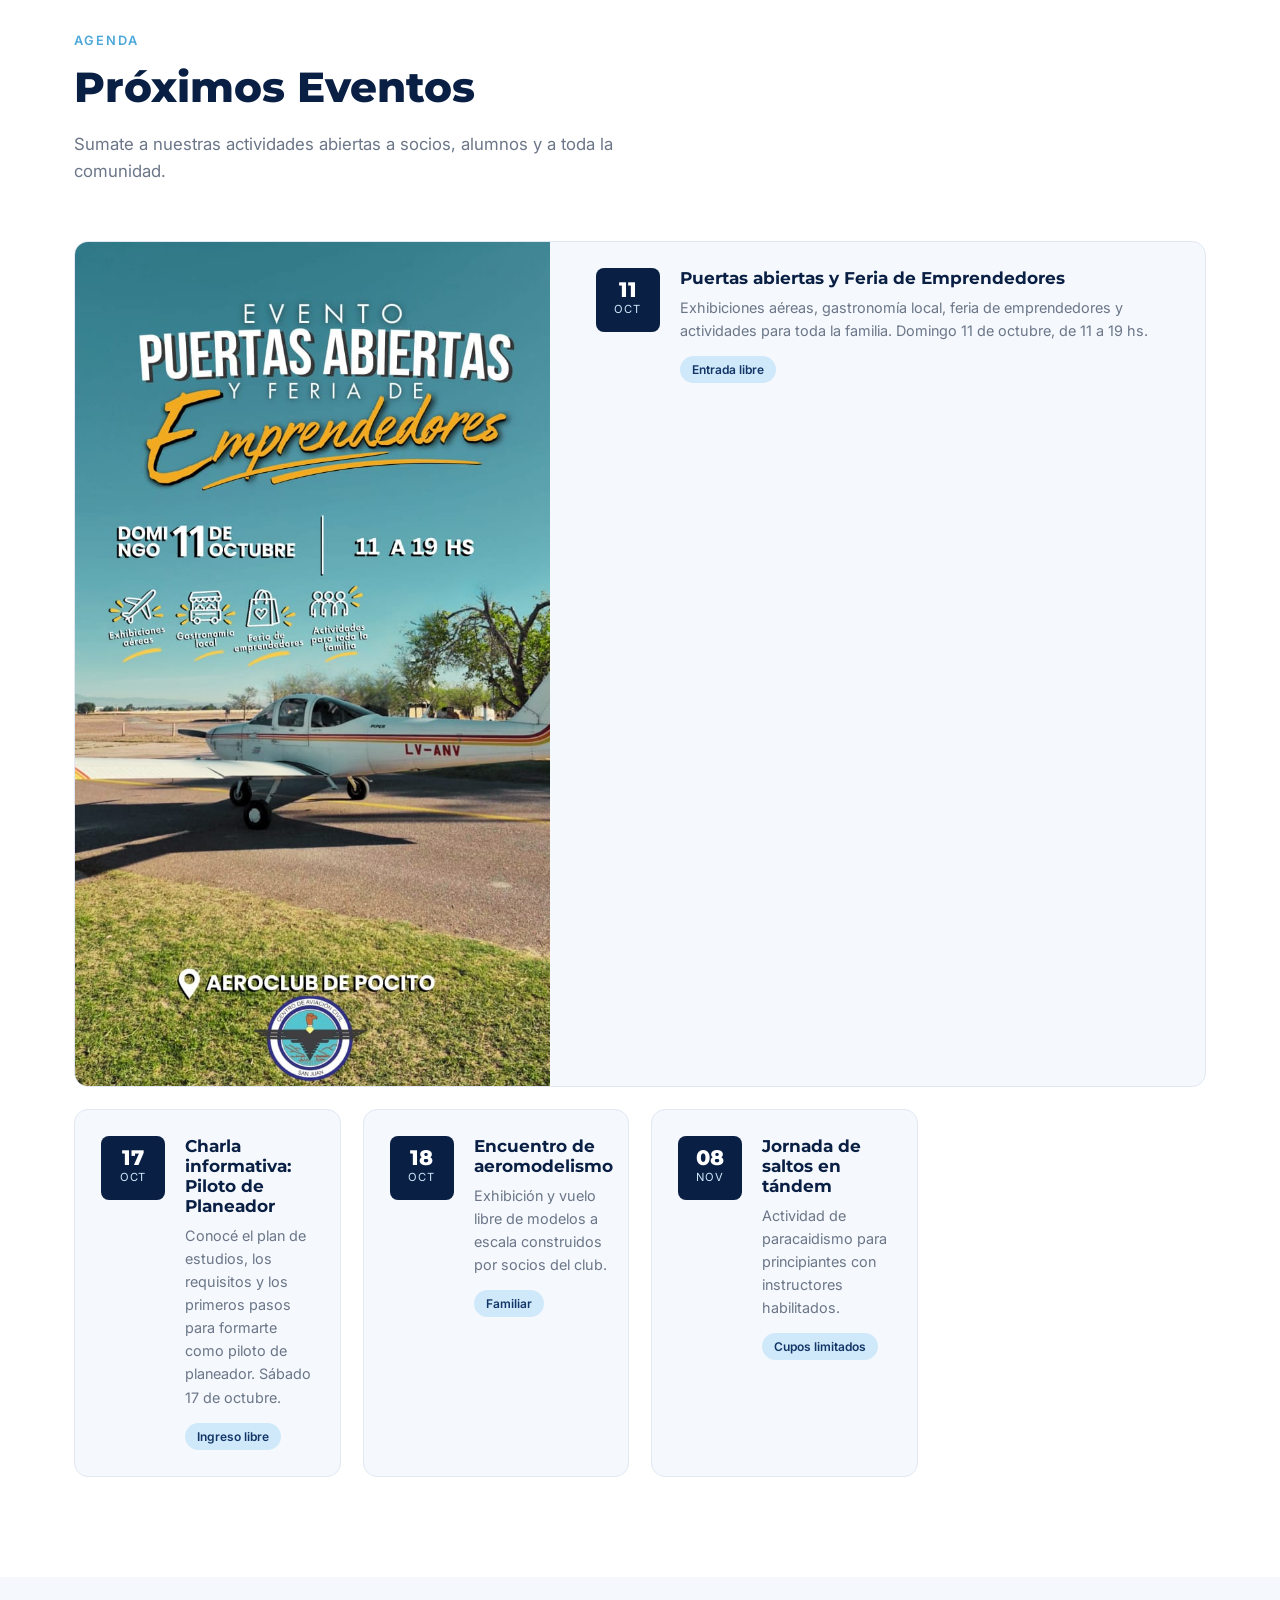
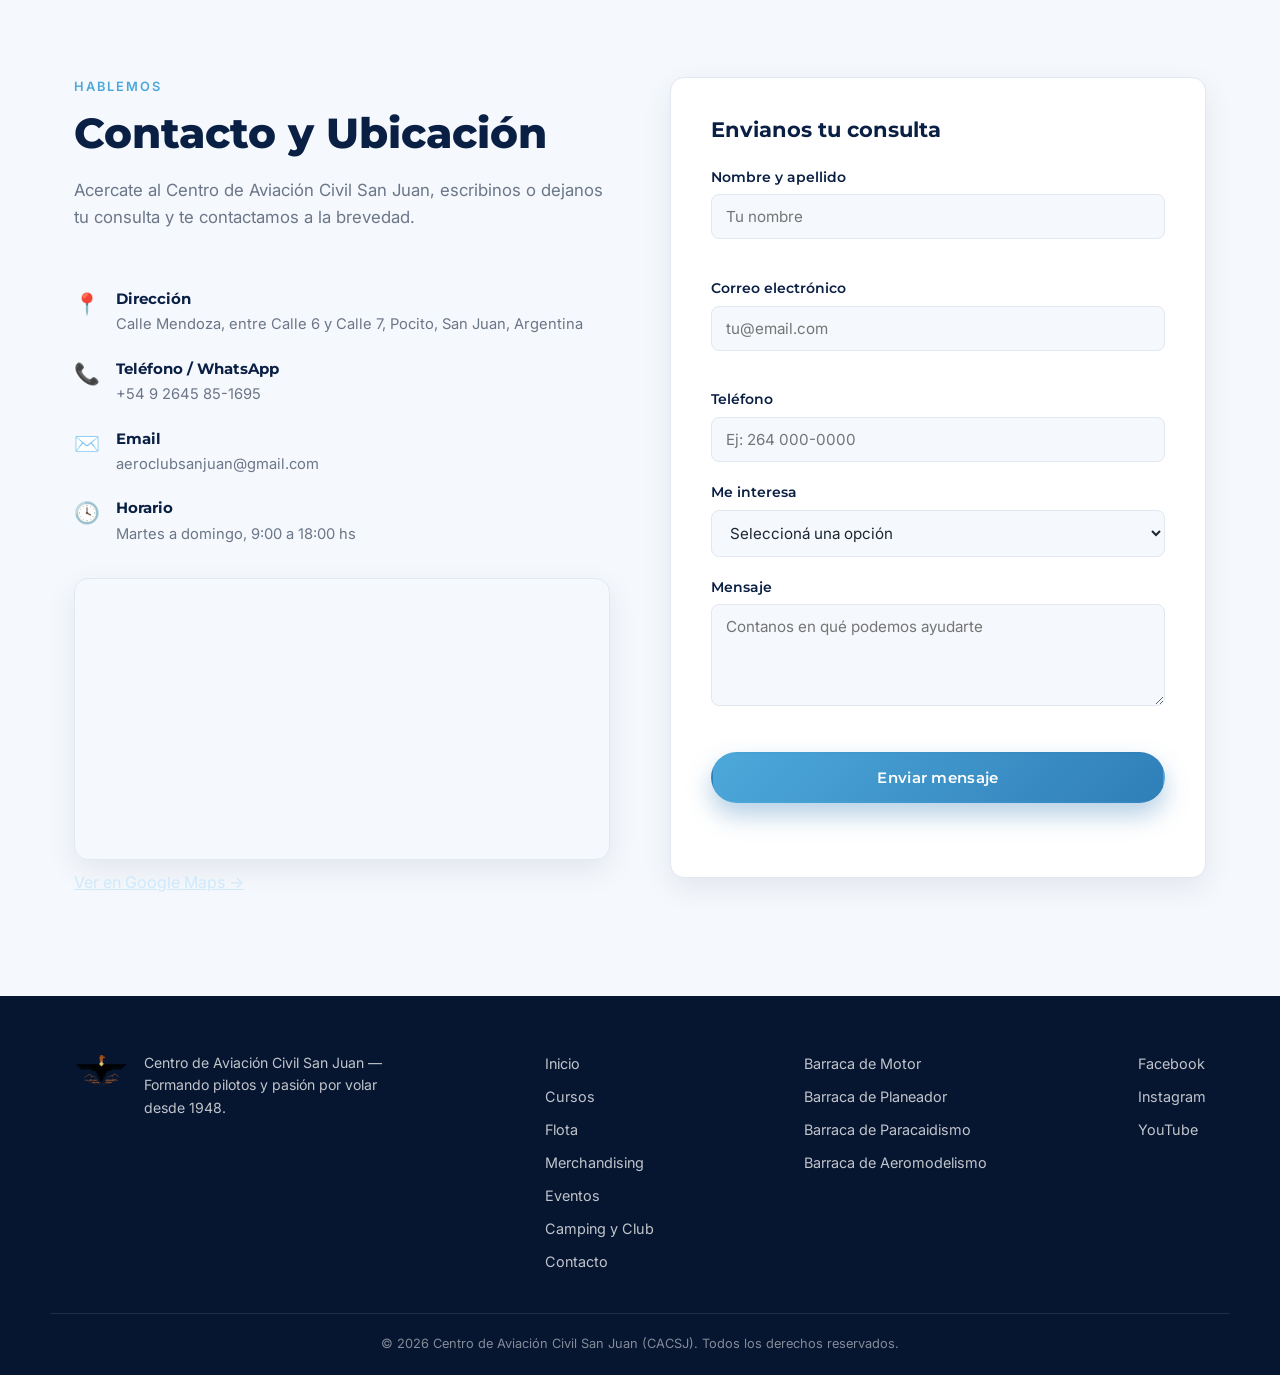
==== commit b64e73fa: "Cambiar "Vuela con nosotros" por "Volá con nosotros" en el inicio Co-Authored-By: Claude Opus 5.5 <n" ====
--- a/index.html
+++ b/index.html
@@ -4,7 +4,7 @@
   <meta charset="UTF-8">
   <meta name="viewport" content="width=device-width, initial-scale=1.0">
   <title>Centro de Aviación Civil San Juan | Formación aeronáutica en San Juan</title>
-  <meta name="description" content="Centro de Aviación Civil San Juan (CACSJ). Cursos de piloto privado, comercial, planeador, paracaidismo y aeromodelismo. Vuela con nosotros.">
+  <meta name="description" content="Centro de Aviación Civil San Juan (CACSJ). Cursos de piloto privado, comercial, planeador, paracaidismo y aeromodelismo. Volá con nosotros.">
   <link rel="icon" type="image/png" href="images/logoaeroc.png">
   <link rel="preconnect" href="https://fonts.googleapis.com">
   <link rel="preconnect" href="https://fonts.gstatic.com" crossorigin>
@@ -60,7 +60,7 @@
       <div class="hero__overlay"></div>
       <div class="container hero__content">
         <p class="hero__eyebrow">Centro de Aviación Civil San Juan · Fundado 1948</p>
-        <h1 class="hero__title">Vuela con nosotros</h1>
+        <h1 class="hero__title">Volá con nosotros</h1>
         <p class="hero__subtitle">Formamos pilotos privados, comerciales, planeadores, paracaidistas y aeromodelistas en el corazón de Cuyo. Tu vocación por volar empieza acá.</p>
         <div class="hero__actions">
           <a href="index.html#cursos" class="btn btn--primary">Iniciá tu curso</a>
--- a/styles.css
+++ b/styles.css
@@ -487,12 +487,9 @@
 }
 
 .page-hero__title-logo {
-  width: 56px;
-  height: 56px;
+  height: 72px;
+  width: auto;
   object-fit: contain;
-  border-radius: 50%;
-  background: rgba(255, 255, 255, 0.92);
-  padding: 4px;
   flex-shrink: 0;
 }
 
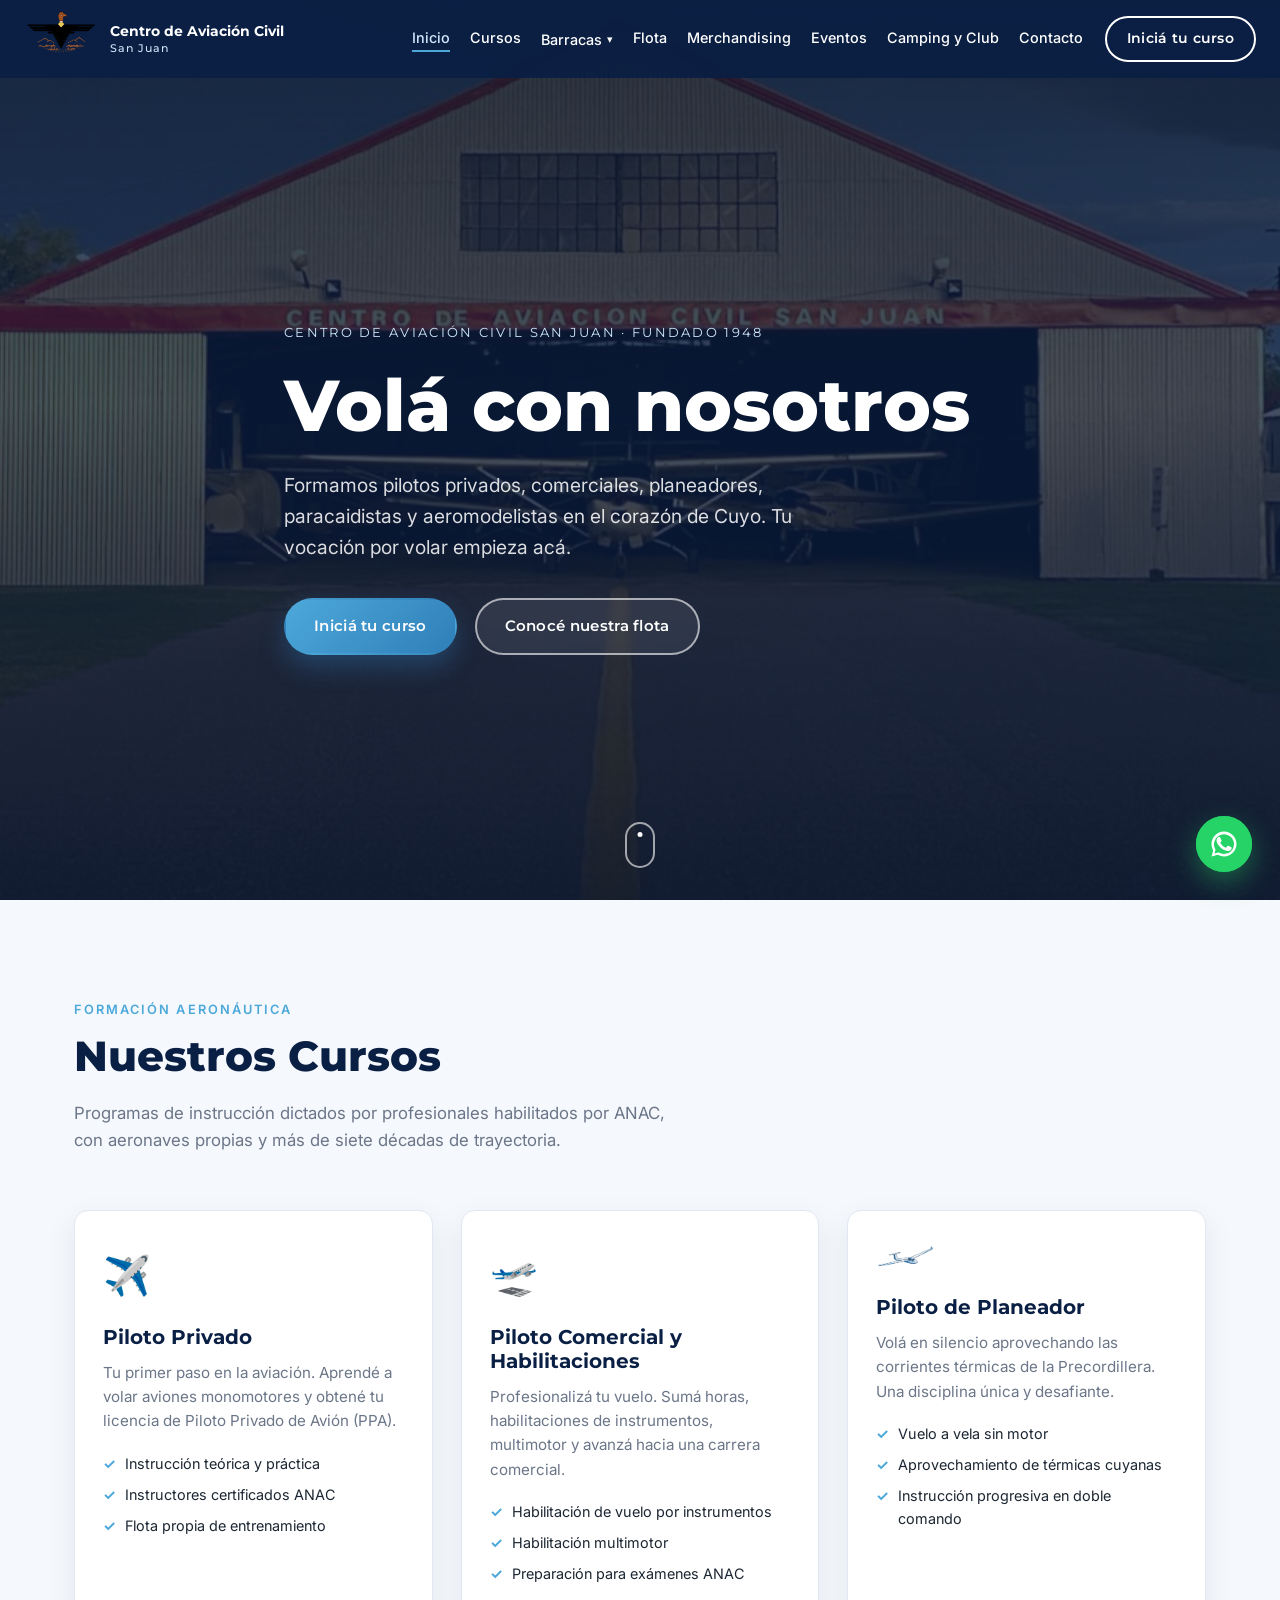
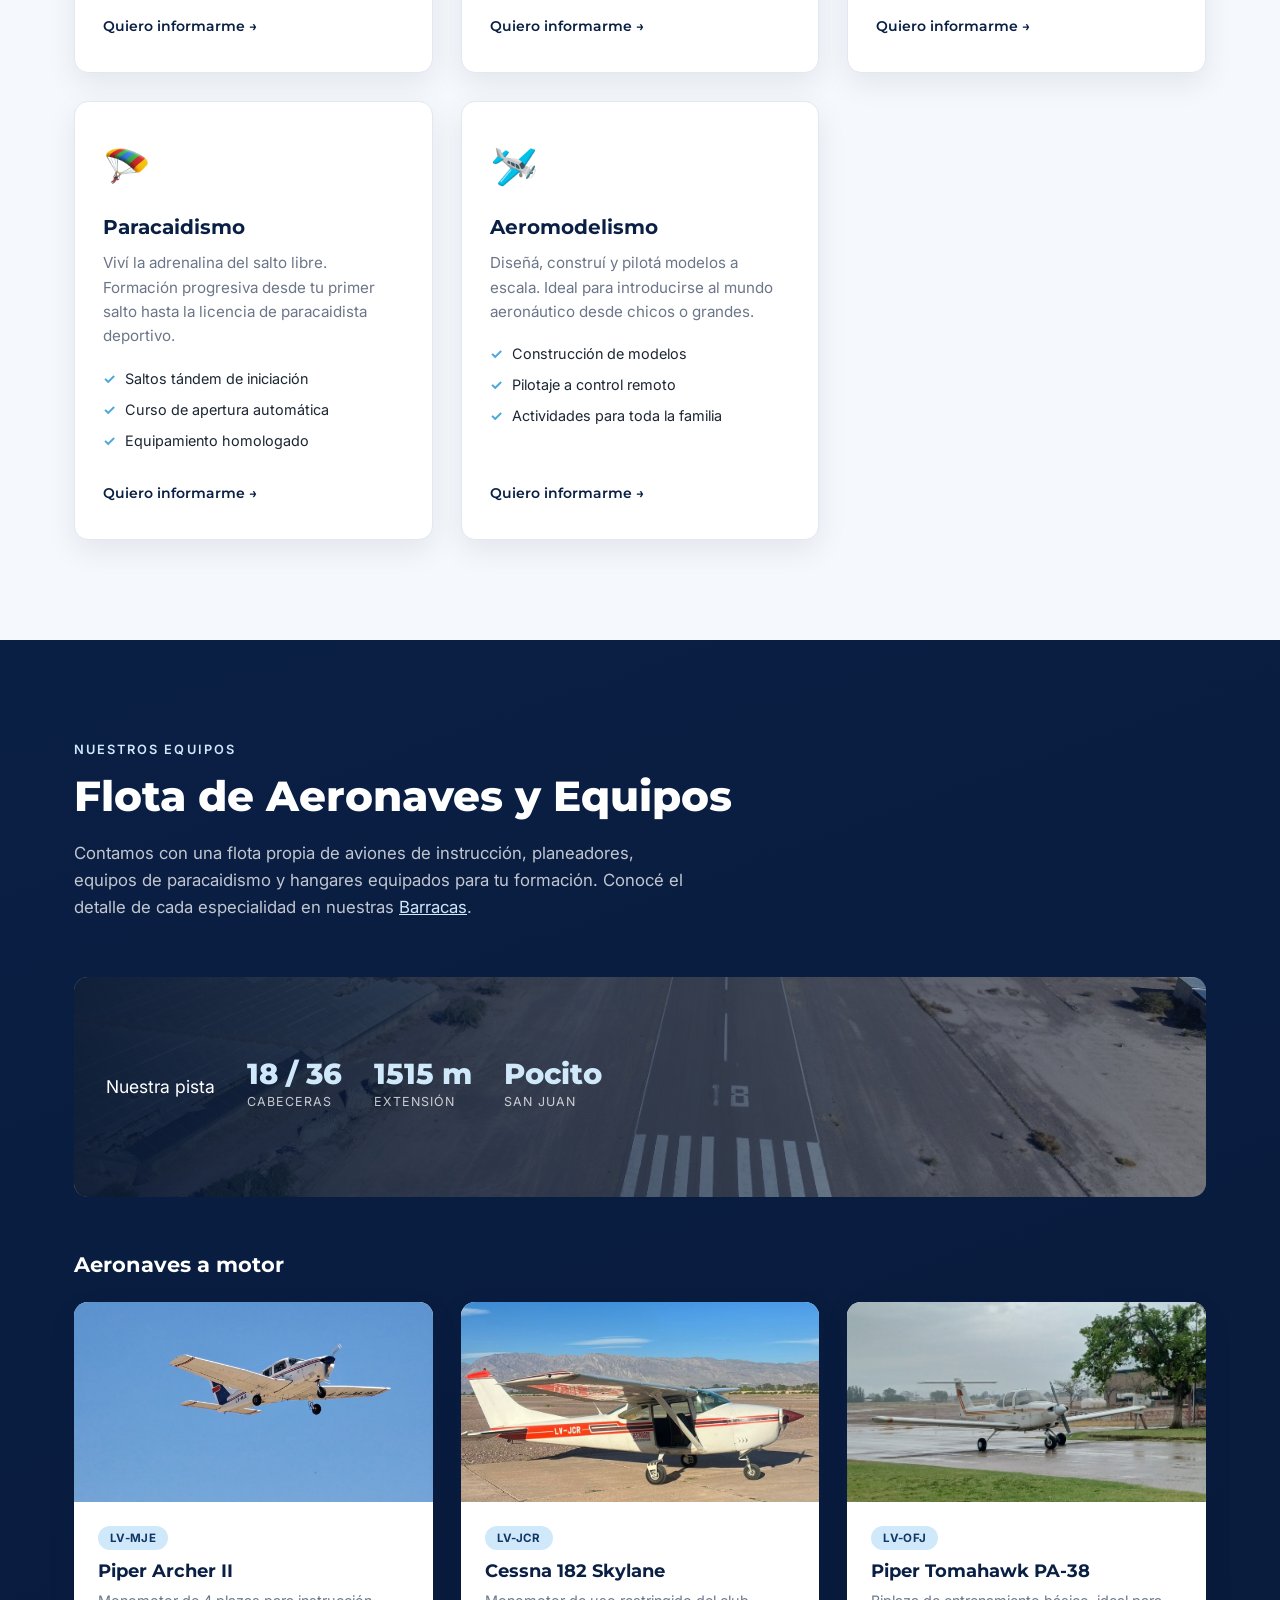
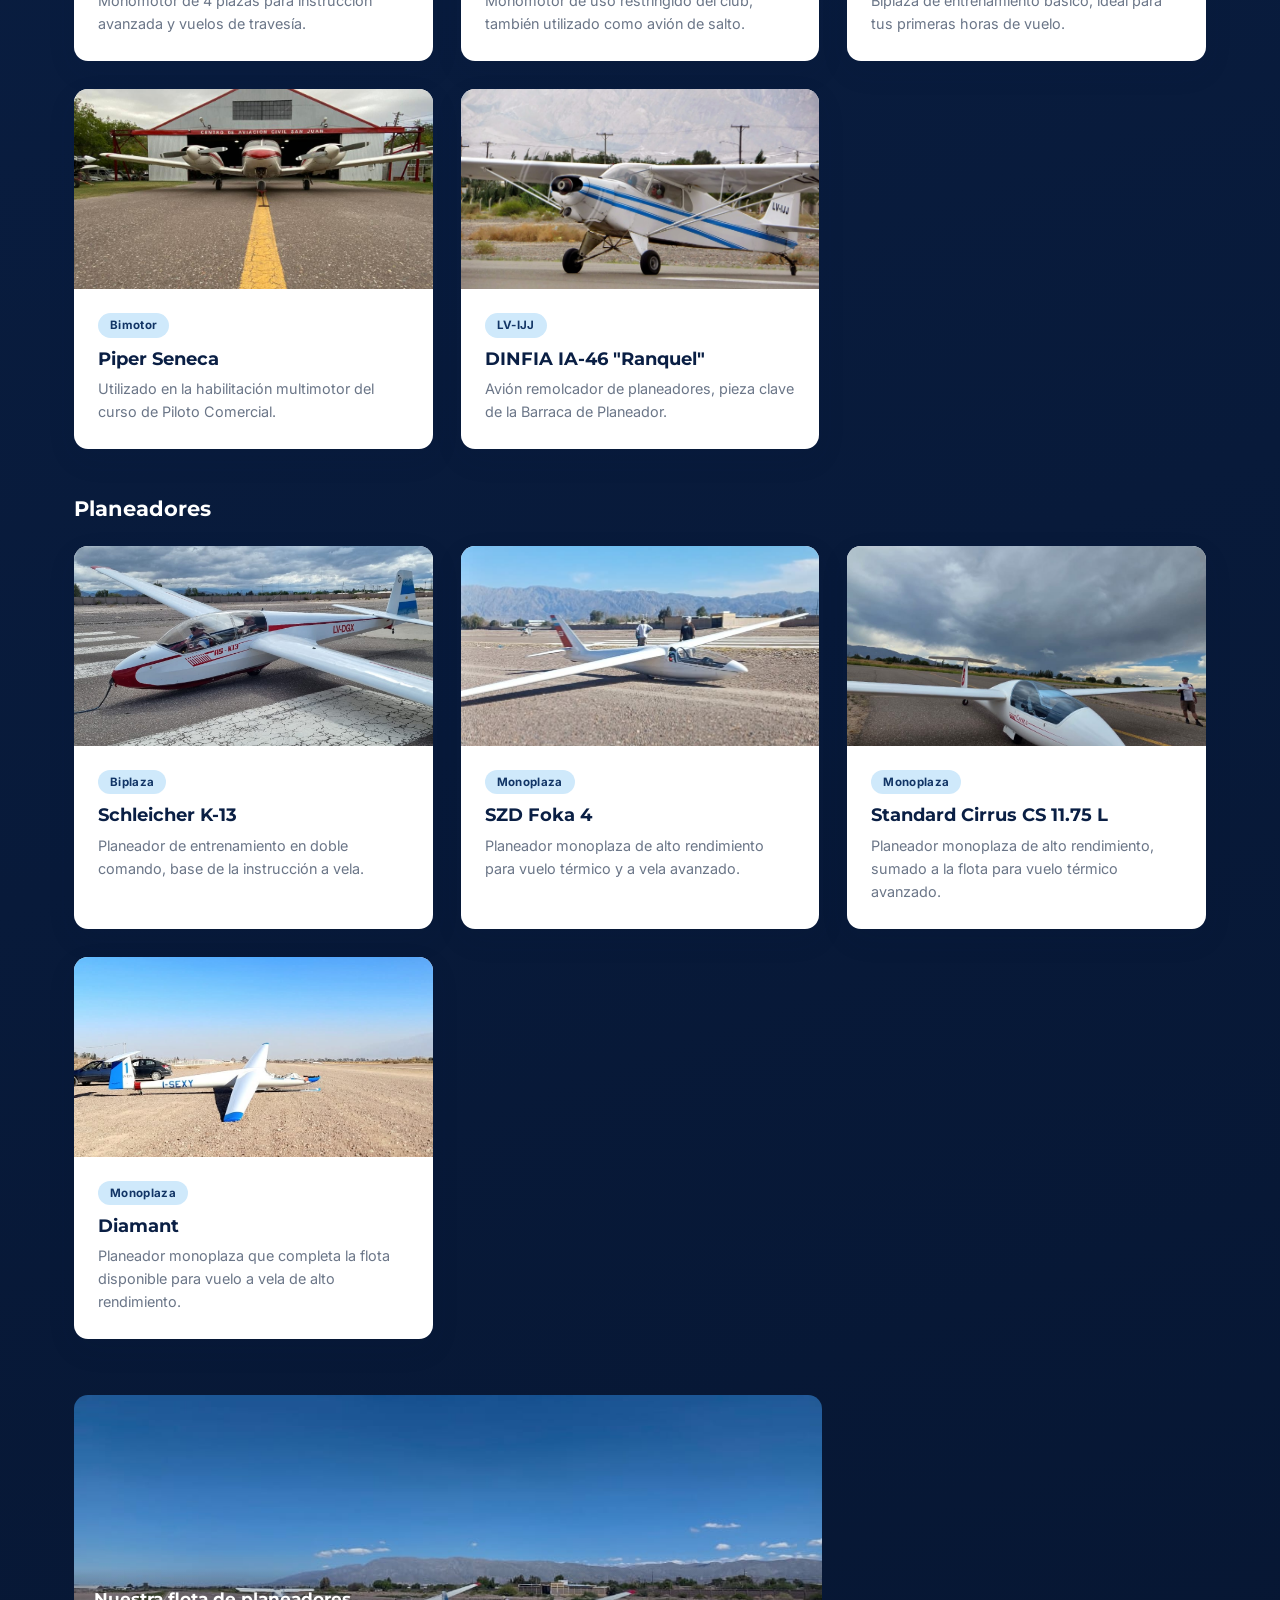
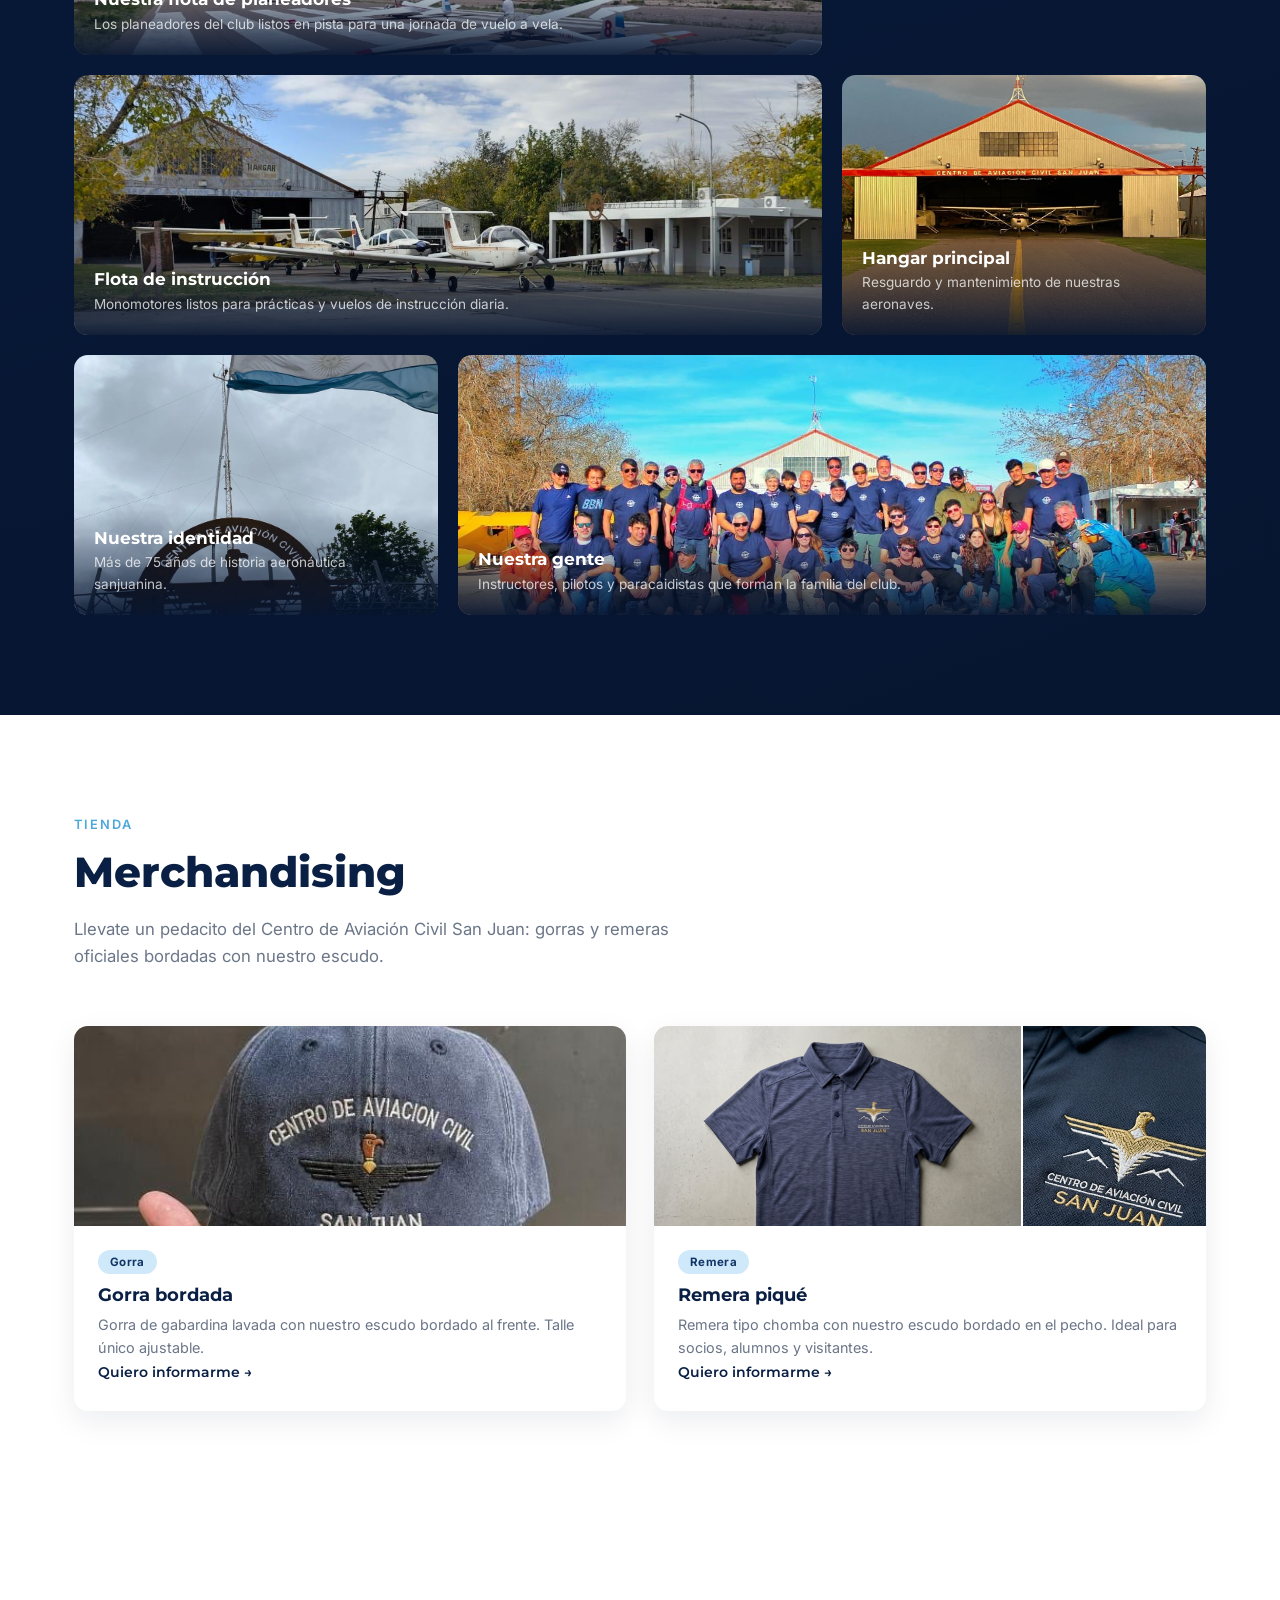
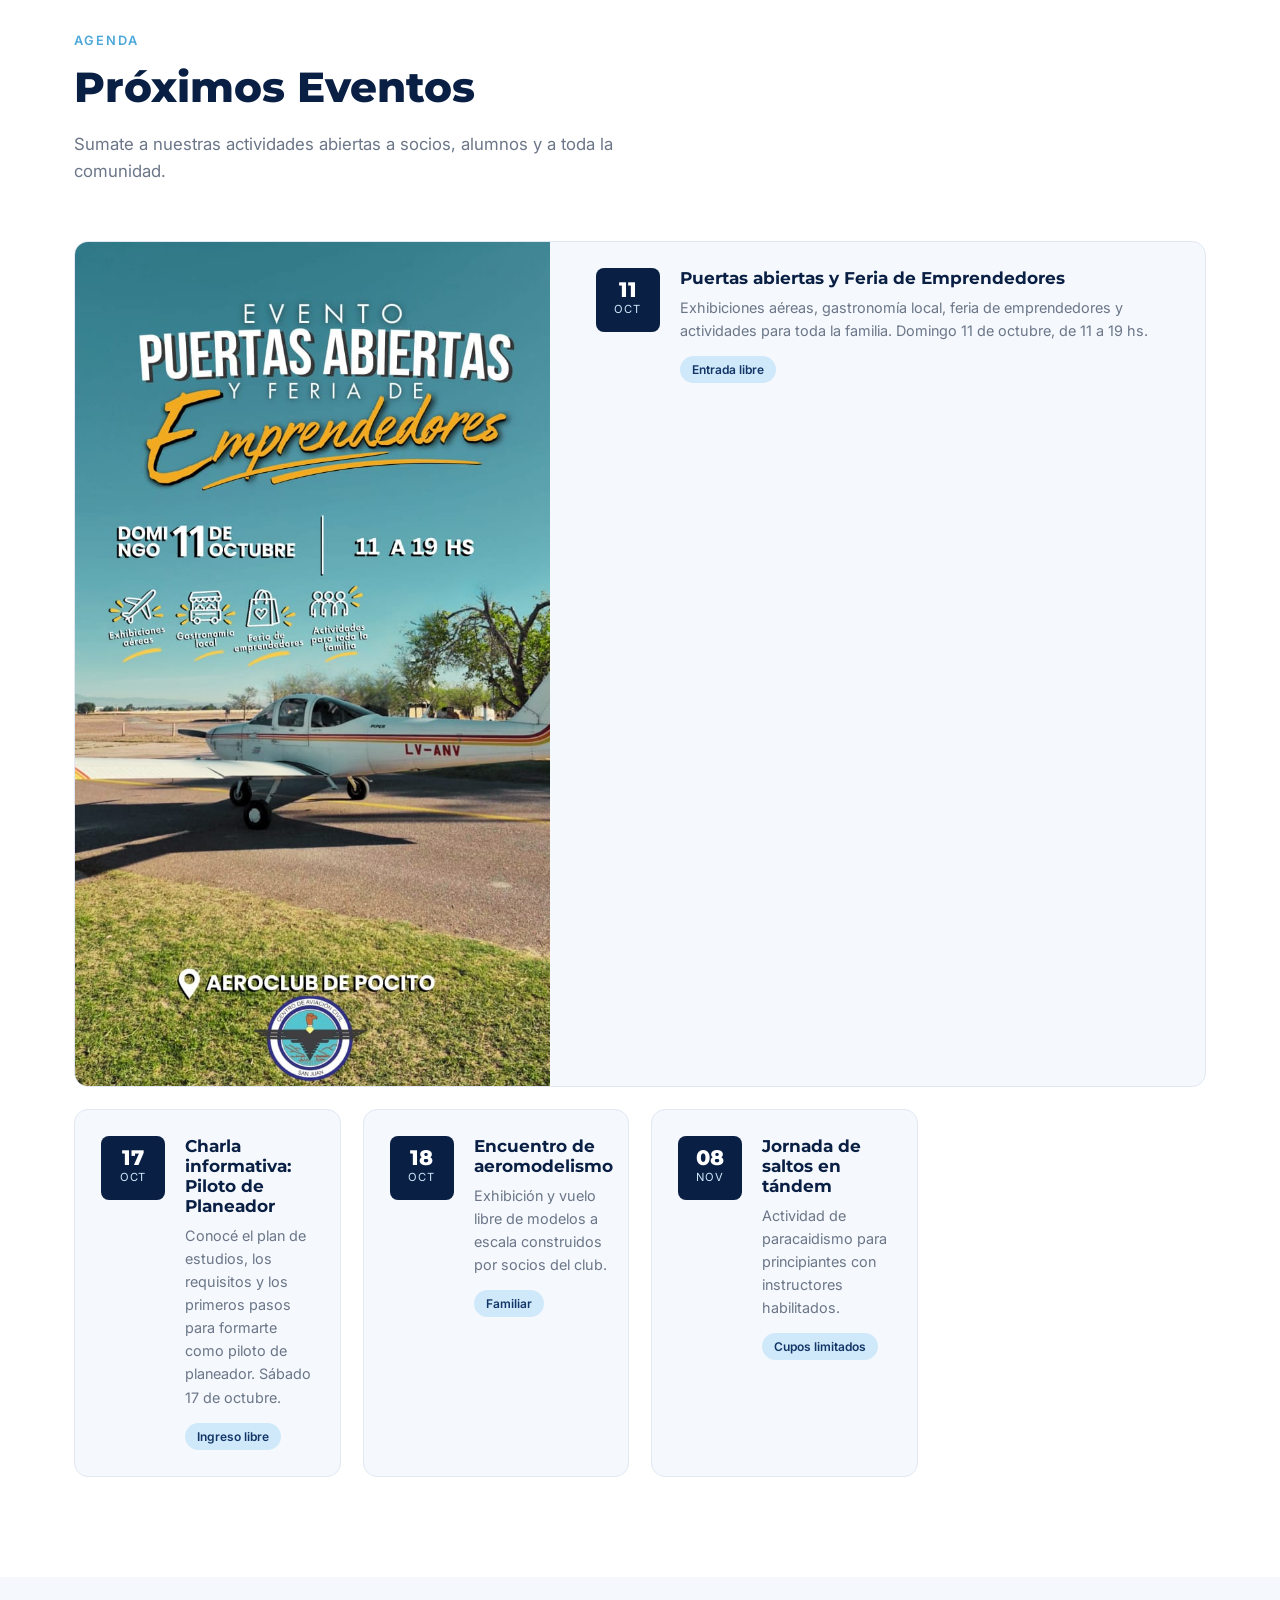
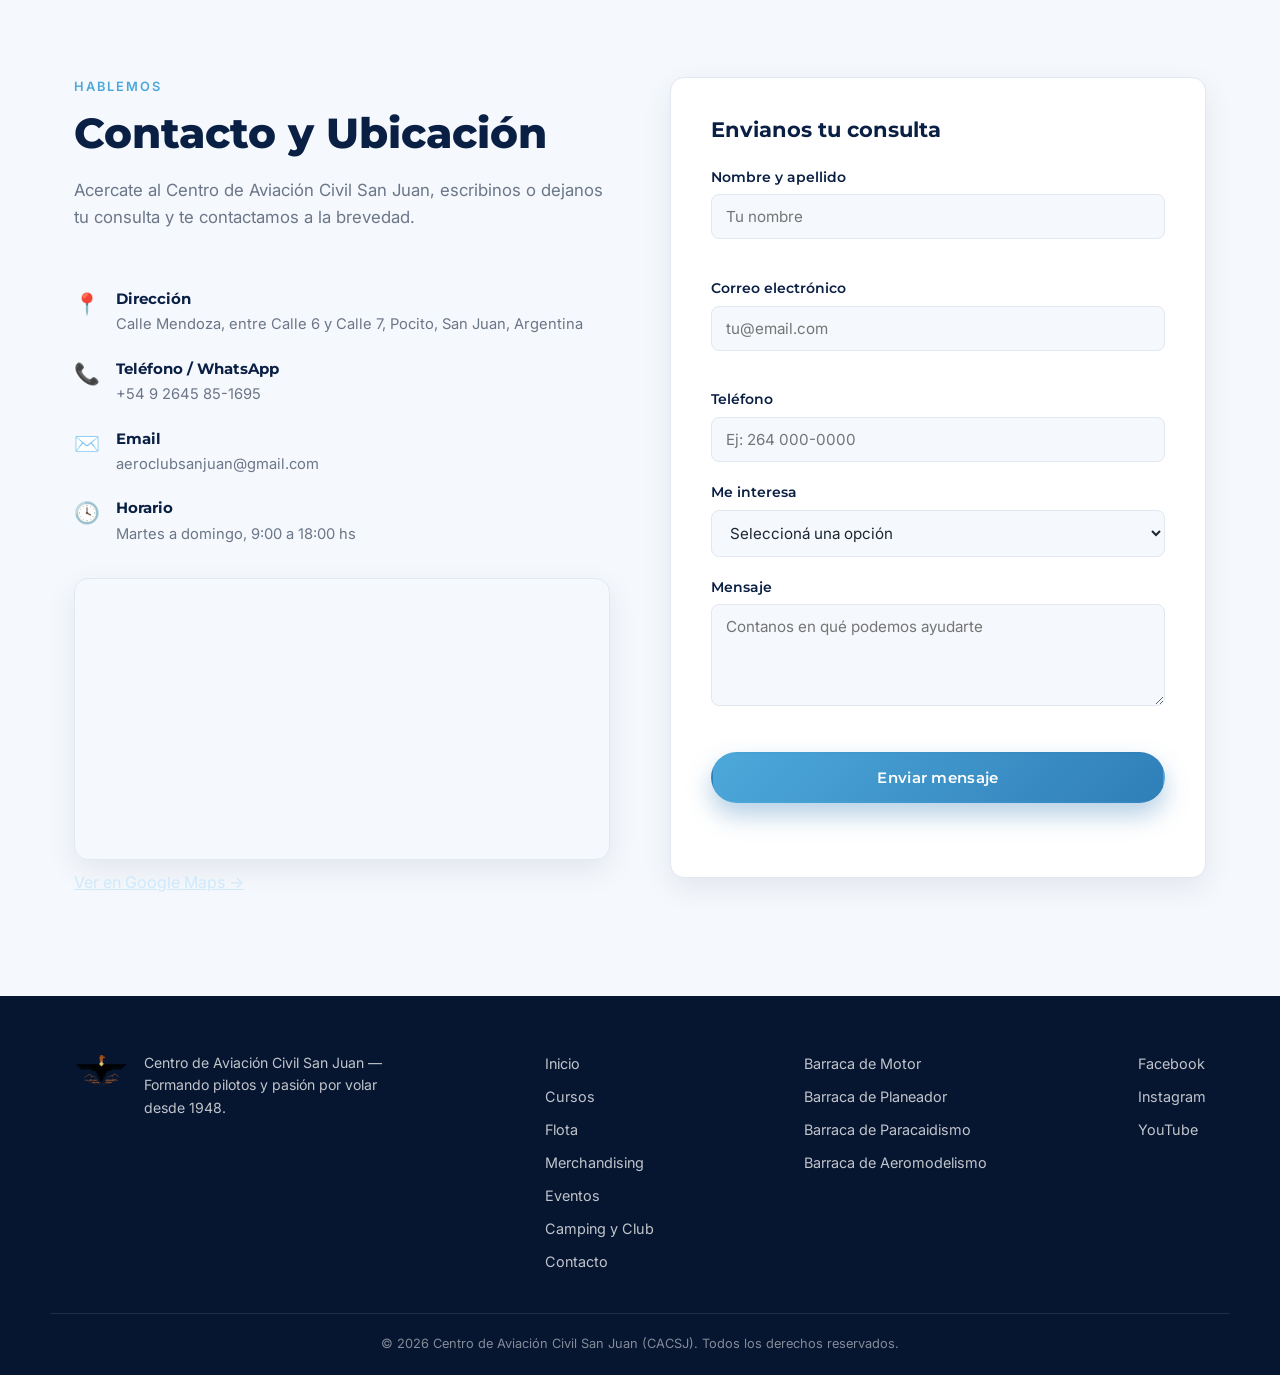
==== commit 2a7129c5: "Reemplazar foto del Piper Tomahawk PA-38 Co-Authored-By: Claude Opus 5.5 <noreply@anthropic.com>" ====
--- a/index.html
+++ b/index.html
@@ -198,7 +198,7 @@
 
           <article class="fleet-card">
             <div class="fleet-card__img-wrap">
-              <img src="images/pa38-tomahawk.jpeg" alt="Piper Tomahawk PA-38 LV-OFJ frente al hangar" loading="lazy">
+              <img src="images/tomahk.jpeg" alt="Piper Tomahawk PA-38 en la plataforma" loading="lazy">
             </div>
             <div class="fleet-card__body">
               <span class="fleet-card__tag">LV-OFJ</span>
--- a/styles.css
+++ b/styles.css
@@ -344,6 +344,17 @@
   opacity: 1;
 }
 
+/* Zoom lento de las fotos de portada ("is-leaving" lo mantiene mientras se desvanece) */
+.hero__bg.is-active,
+.hero__bg.is-leaving {
+  animation: heroZoom 9.5s ease-out forwards;
+}
+
+@keyframes heroZoom {
+  from { transform: scale(1.05); }
+  to { transform: scale(1.15); }
+}
+
 .hero__overlay {
   position: absolute;
   inset: 0;
@@ -720,6 +731,106 @@
 .instructor-note p {
   color: var(--color-gray);
   font-size: 0.95rem;
+}
+
+/* ===== WeGlide (últimos vuelos de planeador) ===== */
+.weglide-embed {
+  border-radius: var(--radius);
+  overflow: hidden;
+  border: 1px solid var(--color-border);
+  box-shadow: var(--shadow-soft);
+  background: var(--color-white);
+}
+
+.weglide-embed iframe {
+  display: block;
+  width: 100%;
+  height: 640px;
+  border: 0;
+}
+
+.weglide-link {
+  margin-top: 14px;
+}
+
+.weglide-link a {
+  font-family: var(--font-heading);
+  font-weight: 600;
+  color: var(--color-sky);
+  text-decoration: underline;
+}
+
+.weglide-link a:hover {
+  color: var(--color-navy);
+}
+
+@media (max-width: 720px) {
+  .weglide-embed iframe {
+    height: 560px;
+  }
+}
+
+/* ===== Turnos con Pilotfy (Barraca de Motor) ===== */
+.pilotfy-steps {
+  margin-top: 0;
+}
+
+.step-card strong {
+  color: var(--color-navy);
+}
+
+.pilotfy-card {
+  display: grid;
+  grid-template-columns: 1.3fr 1fr;
+  margin-top: 32px;
+  border-radius: var(--radius);
+  overflow: hidden;
+  border: 1px solid var(--color-border);
+  box-shadow: var(--shadow-soft);
+  background: var(--color-white);
+}
+
+.pilotfy-card > div:first-child {
+  padding: 34px 36px;
+}
+
+.pilotfy-card__title {
+  font-size: 1.2rem;
+}
+
+.pilotfy-card__cta {
+  display: flex;
+  flex-direction: column;
+  justify-content: center;
+  align-items: flex-start;
+  gap: 18px;
+  padding: 34px 36px;
+  background: linear-gradient(135deg, var(--color-navy), var(--color-navy-light));
+  color: rgba(255, 255, 255, 0.85);
+}
+
+.pilotfy-card__stores {
+  font-size: 0.9rem;
+}
+
+.pilotfy-card__stores a {
+  color: var(--color-sky-light);
+  text-decoration: underline;
+}
+
+.pilotfy-card__stores a:hover {
+  color: var(--color-white);
+}
+
+@media (max-width: 860px) {
+  .pilotfy-card {
+    grid-template-columns: 1fr;
+  }
+
+  .pilotfy-card > div:first-child,
+  .pilotfy-card__cta {
+    padding: 28px 24px;
+  }
 }
 
 /* ===== Amenity cards (Camping y Club) ===== */
@@ -1333,13 +1444,29 @@
   display: flex;
   align-items: center;
   justify-content: center;
-  box-shadow: var(--shadow-soft);
+  box-shadow: 0 10px 28px rgba(37, 211, 102, 0.4);
   z-index: 901;
-  transition: transform var(--transition);
+  transition: transform var(--transition), box-shadow var(--transition);
+}
+
+/* Halo de luz que late alrededor del botón */
+.whatsapp-float::before {
+  content: '';
+  position: absolute;
+  inset: 0;
+  border-radius: 50%;
+  border: 2px solid #25d366;
+  animation: waPulse 2.6s ease-out infinite;
+}
+
+@keyframes waPulse {
+  0% { transform: scale(1); opacity: 0.7; }
+  80%, 100% { transform: scale(1.5); opacity: 0; }
 }
 
 .whatsapp-float:hover {
   transform: scale(1.08);
+  box-shadow: 0 14px 34px rgba(37, 211, 102, 0.5);
 }
 
 .whatsapp-float svg {
@@ -1549,3 +1676,11 @@
     font-size: 0.85rem;
   }
 }
+
+@media (prefers-reduced-motion: reduce) {
+  .hero__bg.is-active,
+  .hero__bg.is-leaving,
+  .whatsapp-float::before {
+    animation: none;
+  }
+}
